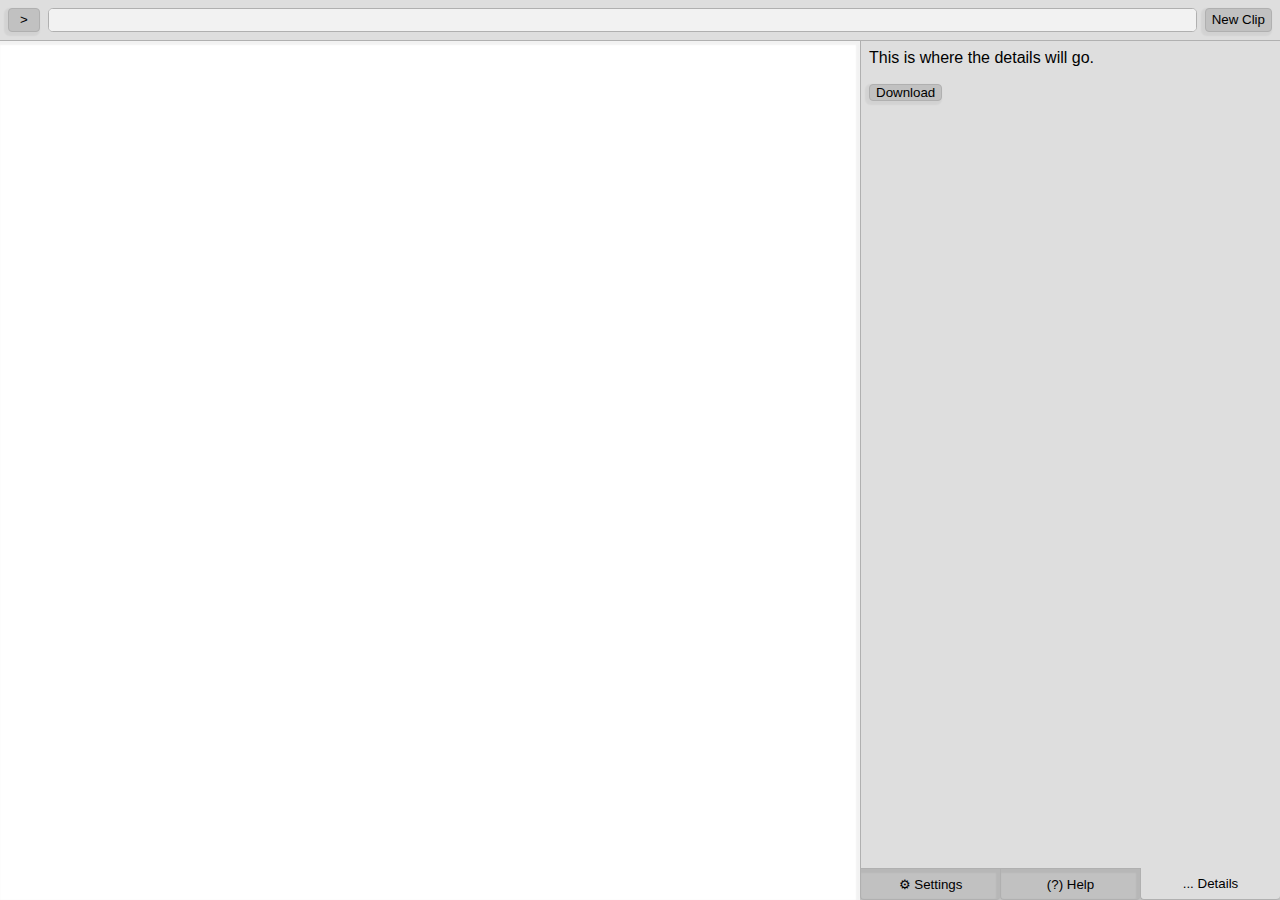
==== index.html @ 4e223c1d "Add state management" ====
<!doctype html>
<!--
Hello! If you're seeing this, you're probably using your browser's
"view-source" feature. You might notice that the frontend of this
project appears to be one big file. In fact, it is compiled from
many files that are combined into one for performance reasons.
We've tried to make the output here as readable as possible, but
you might have an easier time looking at the source code in the 
Git repository: <INSERT REPOSITORY LINK>
-->
<html>
	<head>
		<meta charset='utf-8'/>
		<meta name="viewport" content="width=device-width, initial-scale=1">
		<title>Gender Voice Analyzer Research Trial</title>
		<style>
			
            				
            /* ======================= Variables ======================= */
            body {
            	--header-height: 2.5rem;
            	--body-background: white;
            	--body-color: black;
            	--widget-background: inherit;
            	--widget-color: inherit;
            	
            	--input-background: inherit;
            	--input-color: inherit;
            	
            	--accent: purple;

            	--border-radius: .2em;

            	--box-shadow-strength: 0.1;
            	--highlight-strength: 0.1;
            	--box-shadow-spread: 4px;
            	--box-shadow: -2px 2px var(--box-shadow-spread) 2px rgba(0, 0, 0, var(--box-shadow-strength));
            	
            	--chrome-background: #444;
            	--chrome-color: #ccc;
            	--chrome-border: #000;
            	
            	--chrome-background: #ddd;
            	--chrome-color: #000;
            	--chrome-border: #888;

            	--button-background: inherit;
            	--button-color: inherit;
            	
            	--progress-bar-background: var(--accent);
            }

            				
            /* ======================= Layout ======================= */
            * {
            	box-sizing: border-box;
            }
            html, body {
            	position: relative;
            	margin: 0px;
            	height: 100%;
            	overflow: hidden;
            	background: var(--body-background);
            	color: var(--body-color);
            	font-family: sans-serif;
            }
            header, footer {
            	height: var(--header-height);
            	width: 100%;
            	padding: .5rem;
            	display: flex;
            	position: relative;
            	align-items: center;

            	background: var(--chrome-background);
            	color: var(--chrome-color);
            	border-color: var(--chrome-border);
            }
            main {
            	height: calc(100vh - var(--header-height));
            	display: flex;
            	justify-content: center;
            }
            header button, footer button {
            	height: calc(var(--header-height) - 1rem);
            	flex-shrink: 0;
            	line-height: 1rem;
            	min-width: 2rem;
            }
            .spacer {
            	height: 1px;
            	width: 100%;
            	flex-shrink: 1;
            }

            header > * + *, footer > * + *{
            	margin-left: .5rem;
            }

            header > * {
            	z-index: 2;
            }

            main > section {
            	position: relative;
            	border-top: 1px solid var(--chrome-border);
            }
            main > aside {
            	position: relative;
            	color: var(--chrome-color);
            	background: var(--chrome-background);
            }
            input, select {
            	max-width: 100%;
            }


            #offscreen {
            	display: none;
            }

            section > *:first-child {
            	margin-top: 0px;
            }

            .wide-body main > section {
            	max-width: calc(100vh - var(--header-height));
            	max-height: 100vw;
            	width: 100%;
            	height: 100%;
            }
            .wide-body main > aside {
            	width: 100%;
            	max-width: calc(100vw - 100vh + var(--header-height));
            }

            .narrow-body main {
            	flex-direction: column;
            }
            .narrow-body aside, .narrow-body .current-tab {
            	border-left: 0px;
            }
            .narrow-body main aside {
            	max-width: 100%;
            	height: calc(100vh - 100vw - var(--header-height));
            }
            .narrow-body voice-graph-2d {
            	max-width: calc(60vh - var(--header-height) * .6);
            	max-height: calc(60vh - var(--header-height) * .6);
            	margin: auto;
            }
            .narrow-body main > section {
            	max-height: 60%;
            	height: 100vw;
            	flex-shrink: 0;
            }
            .narrow-body main > aside {
            	max-height: calc(100% - 100vw);
            	min-height: 40%;
            	height: 100%;
            }

            section > h2:first-child {
            	margin-top: 0px;
            }

            voice-graph-2d {
            	position: absolute;
            	top: 0px;
            	bottom: 0px;
            	width: 100%;
            }
            .hidden {
            	display: none;
            }

            /*
            input, button, select, textarea {
            	font-size: inherit;
            }
            */
            				
            /* ======================= Style ======================= */
            button:hover, input:hover, select:hover, textArea:hover {
            	opacity: .8;
            }
            button:active {
            	opacity: .5;
            }
            button:hover:disabled {
            	opacity: .5;
            }
            *:disabled {
            	opacity: .5;
            }

            .custom-widgets button, .custom-widgets  input[type=submit] {
            	padding-top: 0px;
            	padding-bottom: 0px;
            	vertical-align: middle;
            	background: var(--button-background);
            	color: var(--button-color);
            	border: 1px solid var(--chrome-border);
            	border-radius: var(--border-radius);
            	box-shadow: var(--box-shadow);
            }
            .custom-widgets textarea, .custom-widgets select, .custom-widgets input {
            	background: var(--input-background);
            	color: var(--input-color);
            	border: 1px solid var(--chrome-border);
            	border-radius: var(--border-radius);
            	padding: .25em;
            }

            main > section {
              box-shadow: inset var(--box-shadow);
            }

            button, input[type=submit] {
            }
            input, textarea, progress[value], select {
              box-shadow: inset var(--box-shadow);
            }

            button, input[type=submit] {
              position: relative;
            }
              
            .custom-widgets button:after, .custom-widgets input[type=submit]:after {
              content: ' ';
              position: absolute;
              bottom: 0px;
              left: 0px;
              right: 0px;
              top: 0px;
              box-shadow: inset -1px 2px calc(var(--box-shadow-spread) * 1.25) 2px rgba(255,255,255, calc(var(--highlight-strength) * 1));
              border-radius: var(--border-radius);
            }
            .tab-set button:after {
              content: none;
            }

            voice-graph-2d canvas {
            	border-radius: var(--border-radius);
            }


            textarea {
            	width: 100%;
            	height: 5em;
            	font-family: sans-serif;
            	margin-top: 1em;
            	margin-bottom: 1em;
            }

            .modal {
            	border: 1px solid;
            	padding: 1em;
            	border-radius: var(--border-radius);
            	box-shadow: var(--box-shadow);
            }

            .custom-widgets ::selection {
            	background: var(--accent);
            	color: white;
            }
            				
            /* Voice Graph */
            * {
            	--voice-graph-z-index: 0;
            }
            voice-graph-2d {
            	display: block;
            	--padding: 2em;
            }

            voice-graph-2d > canvas {
            	position: relative;
            	height: 100%;
            	width: 100%;
            	float: left;
            }

            voice-graph-2d {
            	padding: var(--padding);
            	overflow: hidden;
            }
            voice-graph-2d > .axis-labels {
            	display: flex; 
            	justify-content: space-between;
            	position: absolute;
            	line-height: var(--padding);
            }
            voice-graph-2d > .axis-labels > .title {
            	font-weight: bold;
            }
            voice-graph-2d > .x.axis-labels {
            	top: 0px;
            	left: var(--padding);
            	right: var(--padding);
            }
            voice-graph-2d > .x-opposite.axis-labels {
            	bottom: 0px;
            	left: var(--padding);
            	right: var(--padding);
            }

            voice-graph-2d > .y-opposite.axis-labels {
            	top: var(--padding);
            	bottom: var(--padding);
            	left: 0px;
            	writing-mode: vertical-rl;
            	text-orientation: mixed;
            }


            voice-graph-2d > .y.axis-labels {
            	top: var(--padding);
            	bottom: var(--padding);
            	right: 0px;
            	writing-mode: vertical-lr;
            	text-orientation: sideways-left;
            }


            voice-graph-2d > .overlay {
            	position: absolute;
            	top: var(--padding);
            	left: var(--padding);
            	bottom: var(--padding);
            	right: var(--padding);
            	overflow: visible;
            }

            voice-graph-2d > .overlay > .marker {
            	height: 1em;
            	width: 1em;
            	border-radius: 50%;
            	background: black;
            	border: .1em solid white;
            	position: absolute;
            	z-index: calc(var(--voice-graph-z-index) + 2);
            	color: white;
            	text-align: center;
            	line-height: 1em;
            	/*transition: all .1s;*/
            	top: calc(-.5em - 2px);
            	left: calc(-.5em - 2px);
            }

            voice-graph-2d > .overlay > .marker:hover {
            	color: yellow;
            	border: .1em solid yellow;
            }

            voice-graph-2d > .overlay > .x.hairline {
            	content: '';
            	border-left: .1em dotted black;
            	display: block;
            	position: absolute;
            	z-index: calc(var(--voice-graph-z-index) + 1);
            	height: 100%;
            	top: 0px;
            	left: -1px;
            	transition: .1s all;
            }
            voice-graph-2d > .x-opposite.axis-labels > .current-value {
            	position: absolute;
            	width: calc(2 * var(--padding)) ;
            	text-align: center;
            	bottom: 0px;
            	opacity: 0;
            	left: calc(-1 * var(--padding));
            	transition: .1s all;
            }
            voice-graph-2d > .overlay > .y.hairline {
            	content: '';
            	border-top: .1em dotted black;
            	display: block;
            	position: absolute;
            	z-index: calc(var(--voice-graph-z-index) + 2);
            	width: 100%;
            	left: 0px;
            	top: -1px;
            	transition: .1s all;
            }
            voice-graph-2d > .y-opposite.axis-labels > .current-value {
            	position: absolute;
            	height: calc(2 * var(--padding));
            	text-align: center;
            	transform: rotate(180deg);
            	transform-origin: center;
            	left: 0px;
            	bottom: calc(-1 * var(--padding));
            	opacity: 0;
            	transition: .1s all;
            }
            	
            voice-graph-2d .marker > .infobox {
            	position: absolute;
            	width: 18ch;
            	left: calc(0.5em - 9ch);
            	top: calc(-1 * var(--padding));
            }
            .ratings-bar {
            	box-sizing: border-box;
            	display: flex;
            	width: 100%;
            	overflow: hidden;
            	border-radius: 5px 5px 5px 5px;
            }
            .ratings-bar > span {
            	padding: 2px 0px 2px 0px;
            	display: inline-block;
            	box-sizing: border-box;
            	overflow: hidden;
            	font-size: small;
            	line-height: 1em;
            }
            .infobox .strongly-agree {
            	background: #43db20;
            	color: white;
            	border-radius: 0px 5px 5px 0px;
            }
            .infobox .agree {
            	background: #a5db99;
            	color: white;
            }
            .infobox .disagree {
            	background: #e28888;
            	color: white;
            }
            .infobox .strongly-disagree{
            	background: #e22222;
            	color: white;
            	border-radius: 5px 0px 0px 5px;
            }
            .clef {
            	position: absolute;
            	left: 0px;
            	width: var(--padding);
            	z-index: calc(var(--voice-graph-z-index) + 2);
            	text-align: center;
            	transform-origin: center center;
            	transform: scale(2);
            	padding: 0px;
            	margin-bottom: -.5em;
            }
            .clef.treble { top: var(--padding); }
            .clef.bass { bottom: var(--padding); }

            .instrument {
            	position: absolute;
            	bottom: calc(var(--padding) * .1);
            	height: calc(var(--padding) * .8);
            }
            .instrument.flute {
            	right: var(--padding);
            }
            .instrument.tuba {
            	left: var(--padding);
            }
            				.spinner,
            .spinner:after {
              border-radius: 50%;
              width: 3em;
              height: 3em;
              position: relative;
              flex-shrink: 0;
            }
            .spinner {
              margin: 60px auto;
              font-size: 10px;
              position: relative;
              text-indent: -9999em;
              border-top: .5em solid var(--accent);
              border-right: .5em solid var(--accent);
              border-bottom: .5em solid var(--accent);
              border-left: .5em solid var(--button-background);
              -webkit-transform: translateZ(0);
              -ms-transform: translateZ(0);
              transform: translateZ(0);
              -webkit-animation: load8 1.1s infinite linear;
              animation: load8 1.1s infinite linear;
            }
            @-webkit-keyframes load8 {
              0% {
                -webkit-transform: rotate(0deg);
                transform: rotate(0deg);
              }
              100% {
                -webkit-transform: rotate(360deg);
                transform: rotate(360deg);
              }
            }
            @keyframes load8 {
              0% {
                -webkit-transform: rotate(0deg);
                transform: rotate(0deg);
              }
              100% {
                -webkit-transform: rotate(360deg);
                transform: rotate(360deg);
              }
            }

            header .spinner {
            	margin-left: 1em;
            }

            header .spinner.hidden + .loading-message {
            	display: none;
            }
            header .spinner + .loading-message {
            	display: inline;
            	flex-shrink: 0;
            }
            			
		</style>

		<link href="style-smooth.css" rel="alternate stylesheet" type="text/css" title="Smooth">
		<link href="data:text/css," rel="stylesheet" type="text/css" title="Null">

		
			<script src="./ui/dom.js"></script>
			<script src="./ui/globals.js"></script>
			<script src="./ui/clip.js"></script>
			<script src="./ui/util.js"></script>
			<script src="./ui/speech-scripts.js"></script>
		
	</head>
	<body class="narrow-body">
		<header>
			
            				
            <!-- ======================= Player ======================= -->
            <button class="play-pause iconic"></button>
            <progress class="player" value="0" min="0"></progress>
            <video class="clip"></video>
            <script>
            	(() => {
            		let mediaElement = $('video.clip');
            		let playPauseButton = $('button.play-pause');
            		let progressBar = $('progress.player');


            		globalState.render(['playingClip'], current => {
            			if (current.playingClip && current.playingClip.audio) {
            				mediaElement.src = current.playingClip.audio;
            				mediaElement.addEventListener('loadedmetadata', evt => {
            					progressBar.setAttribute('max', mediaElement.duration);
            					progressBar.setAttribute('value', 0);
            				});
            			}
            		})

            		playPauseButton.addEventListener('click', evt => {
            			if (mediaElement.paused || mediaElement.ended) {
            				mediaElement.play();
            				playPauseButton.classList.add('playing') ;
            			} else {
            				mediaElement.pause();
            				playPauseButton.classList.remove('playing') ;
            			}
            		});

            		mediaElement.addEventListener('timeupdate', evt => {
            			progressBar.setAttribute('value', mediaElement.currentTime);
            			if (mediaElement.currentTime >= progressBar.max) {
            				playPauseButton.classList.remove('playing');
            			}
            		})

            		progressBar.addEventListener('click', evt => {
            			let pos = (evt.pageX  - progressBar.offsetLeft) / progressBar.offsetWidth;
            			mediaElement.currentTime = pos * mediaElement.duration;
            		})
            		let dragInProgress = false;
            		progressBar.addEventListener('mousedown', evt => dragInProgress = true);
            		progressBar.addEventListener('mouseup', evt => dragInProgress = false);
            		progressBar.addEventListener('mousemove', evt => {
            			if (dragInProgress) {
            				let pos = (evt.pageX  - progressBar.offsetLeft) / progressBar.offsetWidth;
            				progressBar.value = pos * mediaElement.duration;
            			}
            		})

            		let updateTime = () => {
            			globalState.set('playbackTime', mediaElement.currentTime);
            			window.requestAnimationFrame(updateTime);
            		}
            		window.requestAnimationFrame(updateTime);

            	})();
            </script>
            <style>

            	button.play-pause:before {
            		content: '>';
            	}
            	button.play-pause.playing:before {
            		content: '-';
            	}
            	progress.player {
            		width: 100%;
            		height: calc(var(--header-height) - 1em);
            		vertical-align: center;
            		flex-shrink: 1;
            	}
            	.custom-widgets progress[value] {
            	  /* Reset the default appearance */
            	  -webkit-appearance: none;
            		 -moz-appearance: none;
            			  appearance: none;
            	  
            	  /* Get rid of default border in Firefox. */
            	  border: none;
            	  border: 1px solid var(--chrome-border);
            	  border-radius: var(--border-radius);
            	  overflow: hidden;
            	}
            	.custom-widgets  progress[value]::-webkit-progress-bar, progress[value] {
            		background: var(--input-background);
            		box-shadow: inset -1px 2px calc(var(--box-shadow-spread) * 1.25) 2px rgba(255,255,255, calc(var(--highlight-strength) * 1));
            	}

            	/* These don't work together for some reason*/
            	.custom-widgets progress[value]::-webkit-progress-value {
            		background: var(--progress-bar-background);
            		border-radius: var(--border-radius) 0px 0px var(--border-radius);

            	}
            	.custom-widgets progress[value]::-moz-progress-bar { 
            		background: var(--progress-bar-background);
            		border-radius: var(--border-radius) 0px 0px var(--border-radius);
            	}
            	video.clip {
            		position: absolute;
            		top: 0px;
            		left: 0px;
            		right:0px;
            		bottom: 0px;
            		z-index: 1;
            		width: 100%;
            		height: var(--header-height);
            		margin: 0px;
            	}
            </style>
            <!-- ====================================================== -->

            			
			<button class="new-clip">New Clip</button>
			<div class="spinner hidden"></div>
			<div class="loading-message">Adding clip...</div>
			<script>
			$('button.new-clip').addEventListener('click', evt => {
				$('.modal').appendChild($('section.new-clip'));
				showModal();
			});
			</script>
		</header>
		<main>
			<section>
				<voice-graph-2d></voice-graph-2d>
			</section>
			<aside>
				
                					
                <div class="current-tab"></div>
                <div class="tab-set">
                	<button class="settings iconic">⚙ Settings</button>
                	<button class="help iconic">(?) Help</button>
                	<button class="details">... Details</button>
                </div>
                <style>
                	.tab-set {
                		position: absolute;
                		bottom: 0px;
                		height: calc(var(--header-height) - .5rem);
                		display: flex;
                		left: 0px;
                		right: 0px;
                		background: var(--button-background);
                	}
                	.wide-body .tab-set {
                		right: 0px;
                	}
                	.tab-set button {
                		transition: box-shadow .2s all;
                		height: 100%;
                		width: 100%;
                		border-top: 1px solid var(--chrome-border);
                		border-left: 1px solid var(--chrome-border);
                		border-right: 0px;
                		border-radius: 0px 0px var(--border-radius) var(--border-radius);
                		background: var(--button-background);
                		box-shadow: inset var(--box-shadow);
                	}
                	.current-tab {
                		overflow: auto;
                		height: calc(100% - 2em);
                		border: 1px solid var(--chrome-border);
                		border-bottom: 0px;
                		border-right: 0px;
                		padding: .5rem;
                	}
                	.tab-set button:disabled {
                		border-top: 0px;
                		opacity: 1;
                		background: var(--chrome-background);
                		color: var(--chrome-color);
                		box-shadow: 2px 2px var(--shadow-spread) 2px rgba(0,0,0,0);
                	}
                </style>
                <script>
                	for (let tab of ['settings', 'help', 'details']) {
                		let tabButton = $('button.' + tab);
                		tabButton.addEventListener('click', evt => {
                			for (let sibling of tabButton.parentNode.querySelectorAll('button')) {
                				sibling.disabled = false;
                			}
                			clearSelector('.current-tab > section');
                			evt.target.disabled = true;
                			$('aside > .current-tab').appendChild($('section.' + tab));
                		});
                	}
                </script>
                				
			</aside>
		</main>

		
        			
        <!-- ======================= Modal ======================= -->
        <style>
        	.modal-shadow {
        		position: absolute;
        		top: 0px;
        		left: 0px;
        		right: 0px;
        		bottom: 0px;
        		background: rgba(0, 0, 0, .75);
        		z-index: 3;
        		display: flex;
        		align-items: center;
        		justify-content: center;
        		padding: 10px;
        		transition: .2s all;
        		opacity: 1;
        	}
        	.modal-shadow.hidden {
        		display: block;
        		opacity: 0;
        		pointer-events: none;
        	}
        	.modal {
        		max-width: 600px;
        		min-height: 300px;
        		width: 100%;
        		min-width: 50%;
        		position: relative;
        		background: var(--body-background);
        		color: var(--body-color);
        	}
        	.modal > .close {
        		position: absolute;
        		top: 0em;
        		right: .25em;
        		background: none;
        		color: var(--chrome-color);
        		border: none;
        		box-shadow: none;
        		font-size: 200%;
        	}
        	.modal > .close:after {
        		display: none;
        	}
        	.modal > * > *:first-child {
        		margin-top: 0px;
        	}
        </style>
        <div class="modal-shadow hidden">
        		<div class="modal">
        				<button class="close">×</button>
        		</div>
        </div>
        <script>
        	function showModal() {
        		$('.modal-shadow').classList.remove('hidden');
        	}
        	function hideModal() {
        		$('.modal-shadow').classList.add('hidden');
        	}
        	$('.modal > .close').addEventListener('click', evt => {
        			clearSelector('.modal > section');
        			hideModal();
        	});
        </script>

        <!-- ===================================================== -->
        		

		<!-- This is where we keep stuff we don't want visible -->
		<div id="offscreen">
			
            				
            <section class="settings">

            	<br>
            	<label for="theme-select">Theme</label>
            	<select id="theme-select" onchange="eval(this.value)">
            		<option value="whiteLight()">White Light</option>
            		<option value="simpleDark()">Deep Dark</option>
            		<option value="simpleGray()">Medium Gray</option>
            		<option value="pureBlack()">Pure Black</option>

            		<!--option value="pinkPank()">Pink Pank</option-->
            		<option value="pinkBlue()">Pinkin Blue</option>
            		
            		<option value="terminal()">80s Terminal</option>
            		<option value="win95()">Win95</option>
            		<option value="winXP()">WinXP</option>
            		<option value="win10()">Win10</option>

            		<!--option value="adwaita()">Adwaita</option>
            		<option value="ubuntu()">Yaru</option>
            		<option value="xfceEvolution()">XFCE Evolution</option-->
            		
            		<option value="nativeStyle()">Native Style (Limited Support)</option>
            		
            	<select>
            	<br>
            	<br>

            	<details id="set-colors">
            		<summary>Customize Theme</summary>
            		Rounded Corners:
            		<input type="range" value="15" class="rounded-corners" onchange="document.body.style.setProperty('--border-radius', (this.value / 50) + 'em');"/>
            		<br>
            		Shadow Strength:
            		<input type="range" value="5" class="shadow-strength" onchange="document.body.style.setProperty('--box-shadow-strength', (this.value / 100));"/>
            		<br>
            		Shadow Spread:
            		<input type="range" value="15" class="shadow-spread" onchange="document.body.style.setProperty('--box-shadow-spread', (this.value / 100) * 10 + 'px');"/>
            		<br>
            		Highlight Strength:
            		<input type="range" value="0" class="highlight-strength" onchange="document.body.style.setProperty('--highlight-strength', (this.value / 100));"/>
            		<br>
            		<br>

            		<input type="color" id="body-background" value="#ffffff">
            		<label for="body-background">background color</label>
            		<br>	
            		<input type="color" id="body-color" value="#000000">
            		<label for="body-color">text color</label>
            		<br>	
            		<input type="color" id="chrome-color" value="#000000">
            		<label for="chrome-color">chrome color</label>
            		<br>
            		<input type="color" id="chrome-background" value="#dedede" >
            		<label for="chrome-background">chrome background</label>
            		<br>
            		<input type="color" id="chrome-border" value='#b0b0b0'>
            		<label for="chrome-border">chrome border</label>
            		<br>
            		<input type="color" id="accent" value='#478fb1'>
            		<label for="accent">accent</label>
            		<br>
            		<input type="color" id="button-color" value='#000000'>
            		<label for="button-color">button color</label>
            		<br>
            		<input type="color" id="button-background" value='#c1c1c1'>
            		<label for="button-background">button background</label>
            		<br>
            		<input type="color" id="input-color" value='#000000'>
            		<label for="input-color">input color</label>
            		<br>
            		<input type="color" id="input-background" value='#f2f2f2'>
            		<label for="input-background">input background</label>
            		<br>

            	</details>
            	<script>
            		function nativeWidgets() {
            			$('body').classList.remove('custom-widgets');
            		}
            		function customWidgets() {
            			$('body').classList.add('custom-widgets');
            		}
            		function recordColors() {
            			let colors = '';
            			for (let colorSelect of $$('#set-colors > input[type=color]')) {
            				colors += `document.querySelector('#${colorSelect.id}').value = '${getComputedStyle(document.body).getPropertyValue('--' + colorSelect.id)}';\n`;
            				colors += `document.body.style.setProperty('--${colorSelect.id}', '${colorSelect.value}');\n`
            			}
            			for (let select of $$('#set-colors > input[type=slider]')) {
            				colors += `document.querySelector('#${select.id}').value = '${getComputedStyle(document.body).getPropertyValue('--' + select.id)}';\n`;
            				colors += `document.body.style.setProperty('--${select.id}', '${select.value}');\n`
            			}
            		}
            		function nativeStyle() {
            			whiteLight();
            			document.body.style.setProperty('--body-background', 'White');
            			document.body.style.setProperty('--body-color', 'Black');
            			document.body.style.setProperty('--chrome-color', 'WindowText');
            			document.body.style.setProperty('--chrome-background', 'Window');
            			document.body.style.setProperty('--chrome-border', 'ButtonShadow');
            			document.body.style.setProperty('--accent', 'Highlight');
            			document.body.style.setProperty('--button-color', 'ButtonText');
            			document.body.style.setProperty('--button-background', 'ButtonFace');
            			document.body.style.setProperty('--input-color', '#000000');

            			document.body.style.setProperty('--border-radius', 15 / 50 + "em");
            			document.querySelector('input.rounded-corners').value = '15';
            			
            			document.body.style.setProperty('--box-shadow-spread', .50 * 10 + "px");
            			document.querySelector('input.shadow-spread').value = '50';
            			
            			document.body.style.setProperty('--box-shadow-strength', '0.05');
            			document.querySelector('input.shadow-strength').value = '05';
            			
            			document.body.style.setProperty('--highlight-strength', '0');
            			document.querySelector('input.highlight-strength').value = '0';
            			nativeWidgets();
            		}
            		function pinkBlue() {
            			document.querySelector('#body-background').value = '#d8f4ff';
            			document.body.style.setProperty('--body-background', '#d8f4ff');
            			document.querySelector('#body-color').value = '#2d2d2d';
            			document.body.style.setProperty('--body-color', '#2d2d2d');
            			document.querySelector('#chrome-color').value = '#2d2d2d';
            			document.body.style.setProperty('--chrome-color', '#2d2d2d');
            			document.querySelector('#chrome-background').value = '#aee8ff';
            			document.body.style.setProperty('--chrome-background', '#aee8ff');
            			document.querySelector('#chrome-border').value = '#25a5d8';
            			document.body.style.setProperty('--chrome-border', '#25a5d8');
            			document.querySelector('#accent').value = '#f7a8b8';
            			document.body.style.setProperty('--accent', '#f7a8b8');
            			document.querySelector('#button-color').value = '#000000';
            			document.body.style.setProperty('--button-color', '#000000');
            			document.querySelector('#button-background').value = '#55cdfc';
            			document.body.style.setProperty('--button-background', '#55cdfc');
            			document.querySelector('#input-color').value = '#000000';
            			document.body.style.setProperty('--input-color', '#000000');
            			document.querySelector('#input-background').value = '#ffffff';
            			document.body.style.setProperty('--input-background', '#ffffff');

            			document.body.style.setProperty('--border-radius', 30 / 50 + "em");
            			document.querySelector('input.rounded-corners').value = '30';
            			
            			document.body.style.setProperty('--box-shadow-spread', .50 * 10 + "px");
            			document.querySelector('input.shadow-spread').value = '50';
            			
            			document.body.style.setProperty('--box-shadow-strength', '0.15');
            			document.querySelector('input.shadow-strength').value = '15';
            			
            			document.body.style.setProperty('--highlight-strength', '0.40');
            			document.querySelector('input.highlight-strength').value = '40';
            			
            			customWidgets();
            		}
            		function whiteLight() {
            			document.querySelector('#body-background').value = '#ffffff';
            			document.body.style.setProperty('--body-background', '#ffffff');
            			document.querySelector('#body-color').value = '#2d2d2d';
            			document.body.style.setProperty('--body-color', '#2d2d2d');
            			document.querySelector('#chrome-color').value = '#2d2d2d';
            			document.body.style.setProperty('--chrome-color', '#2d2d2d');
            			document.querySelector('#chrome-background').value = '#ffffff';
            			document.body.style.setProperty('--chrome-background', '#ffffff');
            			document.querySelector('#chrome-border').value = '#c3c3c3';
            			document.body.style.setProperty('--chrome-border', '#c3c3c3');
            			document.querySelector('#accent').value = '#4367d2';
            			document.body.style.setProperty('--accent', '#4367d2');
            			document.querySelector('#button-color').value = '#000000';
            			document.body.style.setProperty('--button-color', '#000000');
            			document.querySelector('#button-background').value = '#d9d9d9';
            			document.body.style.setProperty('--button-background', '#d9d9d9');
            			document.querySelector('#input-color').value = '#000000';
            			document.body.style.setProperty('--input-color', '#000000');
            			document.querySelector('#input-background').value = '#f4f4f4';
            			document.body.style.setProperty('--input-background', '#f4f4f4');

            			document.body.style.setProperty('--border-radius', 15 / 50 + "em");
            			document.querySelector('input.rounded-corners').value = '15';
            			
            			document.body.style.setProperty('--box-shadow-spread', .50 * 10 + "px");
            			document.querySelector('input.shadow-spread').value = '50';
            			
            			document.body.style.setProperty('--box-shadow-strength', '0.05');
            			document.querySelector('input.shadow-strength').value = '05';
            			
            			document.body.style.setProperty('--highlight-strength', '0');
            			document.querySelector('input.highlight-strength').value = '0';
            			customWidgets();
            		}
            		function pinkPank() {
            			document.querySelector('#body-background').value = '#fad6ff';
            			document.body.style.setProperty('--body-background', '#fad6ff');
            			document.querySelector('#body-color').value = '#000000';
            			document.body.style.setProperty('--body-color', '#000000');
            			document.querySelector('#chrome-color').value = '#000000';
            			document.body.style.setProperty('--chrome-color', '#000000');
            			document.querySelector('#chrome-background').value = '#f0c7f3';
            			document.body.style.setProperty('--chrome-background', '#f0c7f3');
            			document.querySelector('#chrome-border').value = '#914875';
            			document.body.style.setProperty('--chrome-border', '#914875');
            			document.querySelector('#accent').value = '#914875';
            			document.body.style.setProperty('--accent', '#914875');
            			document.querySelector('#button-color').value = '#000000';
            			document.body.style.setProperty('--button-color', '#000000');
            			document.querySelector('#button-background').value = '#f586ff';
            			document.body.style.setProperty('--button-background', '#f586ff');
            			document.querySelector('#input-color').value = '#000000';
            			document.body.style.setProperty('--input-color', '#000000');
            			document.querySelector('#input-background').value = '#fcedff';
            			document.body.style.setProperty('--input-background', '#fcedff');

            			document.body.style.setProperty('--border-radius', 30 / 50 + "em");
            			document.querySelector('input.rounded-corners').value = '30';
            			
            			document.body.style.setProperty('--box-shadow-spread', .50 * 10 + "px");
            			document.querySelector('input.shadow-spread').value = '50';
            			
            			document.body.style.setProperty('--box-shadow-strength', '0.15');
            			document.querySelector('input.shadow-strength').value = '15';
            			
            			document.body.style.setProperty('--highlight-strength', '0.40');
            			document.querySelector('input.highlight-strength').value = '40';
            			
            			customWidgets();
            		}
            		function simpleGray() {
            			document.querySelector('#body-background').value = '#ffffff';
            			document.body.style.setProperty('--body-background', '#ffffff');
            			document.querySelector('#body-color').value = '#000000';
            			document.body.style.setProperty('--body-color', '#000000');
            			document.querySelector('#chrome-color').value = '#000000';
            			document.body.style.setProperty('--chrome-color', '#000000');
            			document.querySelector('#chrome-background').value = '#dedede';
            			document.body.style.setProperty('--chrome-background', '#dedede');
            			document.querySelector('#chrome-border').value = '#b0b0b0';
            			document.body.style.setProperty('--chrome-border', '#b0b0b0');
            			document.querySelector('#accent').value = '#478fb1';
            			document.body.style.setProperty('--accent', '#478fb1');
            			document.querySelector('#button-color').value = '#000000';
            			document.body.style.setProperty('--button-color', '#000000');
            			document.querySelector('#button-background').value = '#c1c1c1';
            			document.body.style.setProperty('--button-background', '#c1c1c1');
            			document.querySelector('#input-color').value = '#000000';
            			document.body.style.setProperty('--input-color', '#000000');
            			document.querySelector('#input-background').value = '#f2f2f2';
            			document.body.style.setProperty('--input-background', '#f2f2f2');
            			document.body.style.setProperty('--border-radius', 15 / 50 + "em");
            			document.querySelector('input.rounded-corners').value = '15';
            			
            			document.body.style.setProperty('--box-shadow-spread', .50 * 10 + "px");
            			document.querySelector('input.shadow-spread').value = '50';
            			
            			document.body.style.setProperty('--box-shadow-strength', '0.15');
            			document.querySelector('input.shadow-strength').value = '15';
            			
            			document.body.style.setProperty('--highlight-strength', '0.30');
            			document.querySelector('input.highlight-strength').value = '30';
            			customWidgets();
            		}

            		function simpleDark() {
            			document.querySelector('#body-background').value = '#606060';
            			document.body.style.setProperty('--body-background', '#606060');
            			document.querySelector('#body-color').value = '#f2f2f2';
            			document.body.style.setProperty('--body-color', '#f2f2f2');
            			document.querySelector('#chrome-color').value = '#f2f2f2';
            			document.body.style.setProperty('--chrome-color', '#f2f2f2');
            			document.querySelector('#chrome-background').value = '#565656';
            			document.body.style.setProperty('--chrome-background', '#565656');
            			document.querySelector('#chrome-border').value = '#181818';
            			document.body.style.setProperty('--chrome-border', '#181818');
            			document.querySelector('#accent').value = '#3B8DE0';
            			document.body.style.setProperty('--accent', '#3B8DE0');
            			document.querySelector('#button-color').value = '#ffffff';
            			document.body.style.setProperty('--button-color', '#ffffff');
            			document.querySelector('#button-background').value = '#474747';
            			document.body.style.setProperty('--button-background', '#474747');
            			document.querySelector('#input-color').value = '#f2f2f2';
            			document.body.style.setProperty('--input-color', '#f2f2f2');
            			document.querySelector('#input-background').value = '#707070';
            			document.body.style.setProperty('--input-background', '#707070');
            			document.body.style.setProperty('--border-radius', 15 / 50 + "em");
            			document.querySelector('input.rounded-corners').value = '15';
            			
            			document.body.style.setProperty('--box-shadow-spread', .50 * 10 + "px");
            			document.querySelector('input.shadow-spread').value = '50';
            			
            			document.body.style.setProperty('--box-shadow-strength', '0.15');
            			document.querySelector('input.shadow-strength').value = '15';
            			
            			document.body.style.setProperty('--highlight-strength', '0.15');
            			document.querySelector('input.highlight-strength').value = '15';
            			customWidgets();
            		}
            		function pureBlack() {
            			document.querySelector('#body-background').value = '#000000';
            			document.body.style.setProperty('--body-background', '#000000');
            			document.querySelector('#body-color').value = '#f2f2f2';
            			document.body.style.setProperty('--body-color', '#f2f2f2');
            			document.querySelector('#chrome-color').value = '#f2f2f2';
            			document.body.style.setProperty('--chrome-color', '#f2f2f2');
            			document.querySelector('#chrome-background').value = '#000000';
            			document.body.style.setProperty('--chrome-background', '#000000');
            			document.querySelector('#chrome-border').value = '#646464';
            			document.body.style.setProperty('--chrome-border', '#646464');
            			document.querySelector('#accent').value = '#d65a59';
            			document.body.style.setProperty('--accent', '#d65a59');
            			document.querySelector('#button-color').value = '#f2f2f2';
            			document.body.style.setProperty('--button-color', '#f2f2f2');
            			document.querySelector('#button-background').value = '#000000';
            			document.body.style.setProperty('--button-background', '#000000');
            			document.querySelector('#input-color').value = '#ffffff';
            			document.body.style.setProperty('--input-color', '#ffffff');
            			document.querySelector('#input-background').value = '#313131';
            			document.body.style.setProperty('--input-background', '#313131');

            			document.body.style.setProperty('--border-radius', 0 / 50 + "em");
            			document.querySelector('input.rounded-corners').value = '0';
            			
            			document.body.style.setProperty('--box-shadow-spread', .50 * 10 + "px");
            			document.querySelector('input.shadow-spread').value = '50';
            			
            			document.body.style.setProperty('--box-shadow-strength', '0.15');
            			document.querySelector('input.shadow-strength').value = '15';
            			
            			document.body.style.setProperty('--highlight-strength', '0.0');
            			document.querySelector('input.highlight-strength').value = '0';
            			customWidgets();
            		}
            		function terminal() {
            			document.querySelector('#body-background').value = '#000000';
            			document.body.style.setProperty('--body-background', '#000000');
            			document.querySelector('#body-color').value = '#00ff0c';
            			document.body.style.setProperty('--body-color', '#00ff0c');
            			document.querySelector('#chrome-color').value = '#00ff0c';
            			document.body.style.setProperty('--chrome-color', '#00ff0c');
            			document.querySelector('#chrome-background').value = '#000000';
            			document.body.style.setProperty('--chrome-background', '#000000');
            			document.querySelector('#chrome-border').value = '#00ff0c';
            			document.body.style.setProperty('--chrome-border', '#00ff0c');
            			document.querySelector('#accent').value = '#00ff0c';
            			document.body.style.setProperty('--accent', '#00ff0c');
            			document.querySelector('#button-color').value = '#00ff0c';
            			document.body.style.setProperty('--button-color', '#00ff0c');
            			document.querySelector('#button-background').value = '#000000';
            			document.body.style.setProperty('--button-background', '#000000');
            			document.querySelector('#input-color').value = '#00ff0c';
            			document.body.style.setProperty('--input-color', '#00ff0c');
            			document.querySelector('#input-background').value = '#000000';
            			document.body.style.setProperty('--input-background', '#000000');

            			document.body.style.setProperty('--border-radius', 0 / 50 + "em");
            			document.querySelector('input.rounded-corners').value = '0';
            			
            			document.body.style.setProperty('--box-shadow-spread', .50 * 10 + "px");
            			document.querySelector('input.shadow-spread').value = '50';
            			
            			document.body.style.setProperty('--box-shadow-strength', '0.15');
            			document.querySelector('input.shadow-strength').value = '15';
            			
            			document.body.style.setProperty('--highlight-strength', '0.0');
            			document.querySelector('input.highlight-strength').value = '0';
            			customWidgets();
            		}

            		function xfceEvolution() {
            			document.querySelector('#body-background').value = '#ffffff';
            			document.body.style.setProperty('--body-background', '#ffffff');
            			document.querySelector('#body-color').value = '#333333';
            			document.body.style.setProperty('--body-color', '#333333');
            			document.querySelector('#chrome-color').value = '#333333';
            			document.body.style.setProperty('--chrome-color', '#333333');
            			document.querySelector('#chrome-background').value = '#ceced0';
            			document.body.style.setProperty('--chrome-background', '#ceced0');
            			document.querySelector('#chrome-border').value = '#90908e';
            			document.body.style.setProperty('--chrome-border', '#90908e');
            			document.querySelector('#accent').value = '#2a75c4';
            			document.body.style.setProperty('--accent', '#2a75c4');
            			document.querySelector('#button-color').value = '#000000';
            			document.body.style.setProperty('--button-color', '#000000');
            			document.querySelector('#button-background').value = '#bfbfbf';
            			document.body.style.setProperty('--button-background', '#bfbfbf');
            			document.querySelector('#input-color').value = '#000000';
            			document.body.style.setProperty('--input-color', '#000000');
            			document.querySelector('#input-background').value = '#ffffff';
            			document.body.style.setProperty('--input-background', '#ffffff');
            			document.body.style.setProperty('--border-radius', 15 / 50 + "em");
            			document.querySelector('input.rounded-corners').value = '15';
            			
            			document.body.style.setProperty('--box-shadow-spread', .50 * 10 + "px");
            			document.querySelector('input.shadow-spread').value = '50';
            			
            			document.body.style.setProperty('--box-shadow-strength', '0.20');
            			document.querySelector('input.shadow-strength').value = '20';
            			
            			document.body.style.setProperty('--highlight-strength', '0.50');
            			document.querySelector('input.highlight-strength').value = '50';
            			customWidgets();
            		}
            		function winXP() {
            			document.querySelector('#body-background').value = '#f4f3ee';
            			document.body.style.setProperty('--body-background', '#f4f3ee');
            			document.querySelector('#body-color').value = '#000000';
            			document.body.style.setProperty('--body-color', '#000000');
            			document.querySelector('#chrome-color').value = '#000000';
            			document.body.style.setProperty('--chrome-color', '#000000');
            			document.querySelector('#chrome-background').value = '#ece9d8';
            			document.body.style.setProperty('--chrome-background', '#ece9d8');
            			document.querySelector('#chrome-border').value = '#76a2cb';
            			document.body.style.setProperty('--chrome-border', '#76a2cb');
            			document.querySelector('#accent').value = '#0070f6';
            			document.body.style.setProperty('--accent', '#0070f6');
            			document.querySelector('#button-color').value = '#000000';
            			document.body.style.setProperty('--button-color', '#000000');
            			document.querySelector('#button-background').value = '#f3f3ef';
            			document.body.style.setProperty('--button-background', '#f3f3ef');
            			document.querySelector('#input-color').value = '#000000';
            			document.body.style.setProperty('--input-color', '#000000');
            			document.querySelector('#input-background').value = '#ffffff';
            			document.body.style.setProperty('--input-background', '#ffffff');
            			document.body.style.setProperty('--border-radius', 15 / 50 + "em");
            			document.querySelector('input.rounded-corners').value = '15';
            			
            			document.body.style.setProperty('--box-shadow-spread', .50 * 10 + "px");
            			document.querySelector('input.shadow-spread').value = '50';
            			
            			document.body.style.setProperty('--box-shadow-strength', '0.15');
            			document.querySelector('input.shadow-strength').value = '15';
            			
            			document.body.style.setProperty('--highlight-strength', '0.15');
            			document.querySelector('input.highlight-strength').value = '15';
            			customWidgets();
            		}
            		function win95() {
            			document.querySelector('#body-background').value = '#fffee2';
            			document.body.style.setProperty('--body-background', '#fffee2');
            			document.querySelector('#body-color').value = '#2d2d2d';
            			document.body.style.setProperty('--body-color', '#2d2d2d');
            			document.querySelector('#chrome-color').value = '#2d2d2d';
            			document.body.style.setProperty('--chrome-color', '#2d2d2d');
            			document.querySelector('#chrome-background').value = '#c0c0c0';
            			document.body.style.setProperty('--chrome-background', '#c0c0c0');
            			document.querySelector('#chrome-border').value = '#404040';
            			document.body.style.setProperty('--chrome-border', '#404040');
            			document.querySelector('#accent').value = '#000080';
            			document.body.style.setProperty('--accent', '#000080');
            			document.querySelector('#button-color').value = '#000000';
            			document.body.style.setProperty('--button-color', '#000000');
            			document.querySelector('#button-background').value = '#c3c3c3';
            			document.body.style.setProperty('--button-background', '#c3c3c3');
            			document.querySelector('#input-color').value = '#000000';
            			document.body.style.setProperty('--input-color', '#000000');
            			document.querySelector('#input-background').value = '#ffffff';
            			document.body.style.setProperty('--input-background', '#ffffff');

            			document.body.style.setProperty('--border-radius', 20 / 50 + "em");
            			document.querySelector('input.rounded-corners').value = '20';
            			
            			document.body.style.setProperty('--box-shadow-spread', 0 * 10 + "px");
            			document.querySelector('input.shadow-spread').value = '0';
            			
            			document.body.style.setProperty('--box-shadow-strength', '0.30');
            			document.querySelector('input.shadow-strength').value = '30';
            			
            			document.body.style.setProperty('--highlight-strength', '0.60');
            			document.querySelector('input.highlight-strength').value = '60';
            			customWidgets();
            		}
            		function win10() {
            			document.querySelector('#body-background').value = '#ffffff';
            			document.body.style.setProperty('--body-background', '#ffffff');
            			document.querySelector('#body-color').value = '#2d2d2d';
            			document.body.style.setProperty('--body-color', '#2d2d2d');
            			document.querySelector('#chrome-color').value = '#2d2d2d';
            			document.body.style.setProperty('--chrome-color', '#2d2d2d');
            			document.querySelector('#chrome-background').value = '#f0f0f0';
            			document.body.style.setProperty('--chrome-background', '#f0f0f0');
            			document.querySelector('#chrome-border').value = '#8d8d8d';
            			document.body.style.setProperty('--chrome-border', '#8d8d8d');
            			document.querySelector('#accent').value = '#1979ca';
            			document.body.style.setProperty('--accent', '#1979ca');
            			document.querySelector('#button-color').value = '#000000';
            			document.body.style.setProperty('--button-color', '#000000');
            			document.querySelector('#button-background').value = '#dcdcdc';
            			document.body.style.setProperty('--button-background', '#dcdcdc');
            			document.querySelector('#input-color').value = '#000000';
            			document.body.style.setProperty('--input-color', '#000000');
            			document.querySelector('#input-background').value = '#ffffff';
            			document.body.style.setProperty('--input-background', '#ffffff');
            			
            			document.body.style.setProperty('--border-radius', 0 / 50 + "em");
            			document.querySelector('input.rounded-corners').value = '0';
            			
            			document.body.style.setProperty('--box-shadow-spread', .50 * 10 + "px");
            			document.querySelector('input.shadow-spread').value = '50';
            			
            			document.body.style.setProperty('--box-shadow-strength', '0.0');
            			document.querySelector('input.shadow-strength').value = '0';
            			
            			document.body.style.setProperty('--highlight-strength', '0.0');
            			document.querySelector('input.highlight-strength').value = '0';
            			customWidgets();
            		}
            		function ubuntu() {
            			document.querySelector('#body-background').value = '#ffffff';
            			document.body.style.setProperty('--body-background', '#ffffff');
            			document.querySelector('#body-color').value = '#000000';
            			document.body.style.setProperty('--body-color', '#000000');
            			document.querySelector('#chrome-color').value = '#000000';
            			document.body.style.setProperty('--chrome-color', '#000000');
            			document.querySelector('#chrome-background').value = '#f5f6f7';
            			document.body.style.setProperty('--chrome-background', '#f5f6f7');
            			document.querySelector('#chrome-border').value = '#b4b7ba';
            			document.body.style.setProperty('--chrome-border', '#b4b7ba');
            			document.querySelector('#accent').value = '#e95421';
            			document.body.style.setProperty('--accent', '#e95421');
            			document.querySelector('#button-color').value = '#000000';
            			document.body.style.setProperty('--button-color', '#000000');
            			document.querySelector('#button-background').value = '#f0f3f4';
            			document.body.style.setProperty('--button-background', '#f0f3f4');
            			document.querySelector('#input-color').value = '#000000';
            			document.body.style.setProperty('--input-color', '#000000');
            			document.querySelector('#input-background').value = '#ffffff';
            			document.body.style.setProperty('--input-background', '#ffffff');
            			
            			document.body.style.setProperty('--border-radius', 15 / 50 + "em");
            			document.querySelector('input.rounded-corners').value = '15';
            			
            			document.body.style.setProperty('--box-shadow-spread', .50 * 10 + "px");
            			document.querySelector('input.shadow-spread').value = '50';
            			
            			document.body.style.setProperty('--box-shadow-strength', '0.15');
            			document.querySelector('input.shadow-strength').value = '15';
            			
            			document.body.style.setProperty('--highlight-strength', '0.15');
            			document.querySelector('input.highlight-strength').value = '15';
            			customWidgets();
            		}
            		function adwaita() {
            			document.querySelector('#body-background').value = '#ffffff';
            			document.body.style.setProperty('--body-background', '#ffffff');
            			document.querySelector('#body-color').value = '#2d2d2d';
            			document.body.style.setProperty('--body-color', '#2d2d2d');
            			document.querySelector('#chrome-color').value = '#2d2d2d';
            			document.body.style.setProperty('--chrome-color', '#2d2d2d');
            			document.querySelector('#chrome-background').value = '#f6f5f4';
            			document.body.style.setProperty('--chrome-background', '#f6f5f4');
            			document.querySelector('#chrome-border').value = '#d5d0cc';
            			document.body.style.setProperty('--chrome-border', '#d5d0cc');
            			document.querySelector('#accent').value = '#3584e4';
            			document.body.style.setProperty('--accent', '#3584e4');
            			document.querySelector('#button-color').value = '#000000';
            			document.body.style.setProperty('--button-color', '#000000');
            			document.querySelector('#button-background').value = '#efeeec';
            			document.body.style.setProperty('--button-background', '#efeeec');
            			document.querySelector('#input-color').value = '#000000';
            			document.body.style.setProperty('--input-color', '#000000');
            			document.querySelector('#input-background').value = '#ffffff';
            			document.body.style.setProperty('--input-background', '#ffffff');
            			
            			document.body.style.setProperty('--border-radius', 15 / 50 + "em");
            			document.querySelector('input.rounded-corners').value = '15';
            			
            			document.body.style.setProperty('--box-shadow-spread', .50 * 10 + "px");
            			document.querySelector('input.shadow-spread').value = '50';
            			
            			document.body.style.setProperty('--box-shadow-strength', '0.15');
            			document.querySelector('input.shadow-strength').value = '15';
            			
            			document.body.style.setProperty('--highlight-strength', '0.80');
            			document.querySelector('input.highlight-strength').value = '80';
            			customWidgets();
            		}
            		for (let colorSelect of $$('#set-colors > input[type=color]')) {
            			let updateColor = () => {
            				document.body.style.setProperty('--' + colorSelect.id, colorSelect.value)
            			}
            			colorSelect.addEventListener('change', updateColor);
            			updateColor();
            		}
            		document.body.style.setProperty('--border-radius', Number(document.querySelector('input.rounded-corners').value) / 50 + "em");
            		
            		document.body.style.setProperty('--box-shadow-spread', String(Number(document.querySelector('input.shadow-spread').value) / 100 * 10) + "px");
            		
            		document.body.style.setProperty('--box-shadow-strength', String(Number(document.querySelector('input.shadow-strength').value) / 100));
            		
            		document.body.style.setProperty('--highlight-strength', Number(document.querySelector('input.highlight-strength').value) / 100);
            		
            		customWidgets();
            	</script>
            </section>
            				
            <section class="help">
            	<h2>Tutorial</h2>
            	<p>
            	Two major properties of a voice
            	which influence how it is gendered
            	are <strong>pitch</strong>,
            	the frequency at which your vocal folds vibrate,
            	and <strong>resonance</strong>,
            	the size of the passages the air travels through.
            	<!--
            	<ul>
            		<li>Pitch is the frequency at which the object emitting a sound vibrates.
            		In voices, this will be the vocal folds.

            		<li>Resonance is the effect exerted on a sound by the passage it travels through.
            		In voices, the passage is the vocal tract.
            	</ul>
            	<p>
            	Testosterone tends to thicken the vocal folds and lengthen the vocal tract,
            	resulting in lower pitch and darker resonance.
            	Therefore, most people read voices with these features as male or masculine.
            	-->

            	<p>
            	If you want to feminize your voice,
            	you'll probably want to raise your pitch and resonance,
            	taking your voice closer to the 
            	<span style="color: #FDCFC8; font-weight: bold; text-shadow: 0px 0px 1px red">top-right</span> corner of the graph.
            	If you want to masculinize your voice,
            	you should target the <span style="color: #054EC4; font-weight: bold">bottom-left</span> corner.

            	If you want your voice to sound more androgynous,
            	you should target either 
            	the <span style="color: #b48ead; font-weight: bold">center</span>, or one of the 
            	<span style="color: #DBD9EC; font-weight: bold; text-shadow: 0px 0px 1px blue">top-left</span>
            	or <span style="color: #833047; font-weight: bold;">bottom-right</span> corners.

            	<p>
            	There is no specific threshold in either pitch or resonance 
            	at which a voice will always be gendered male or female,
            	and typical values differ by language, dialect, age,
            	and a variety of other factors.
            	This tool should be used to explore your own voice
            	to find your way to a voice that suits you.
            	It does not attempt to show you whether your voice "passes."
            </section>
            				
            <!-- Details -->
            <section class="details"> 
            	<p>This is where the details will go.</p>

            	<button>Download</button>
            </section>
            				
            <section class="new-clip">
            	<style>
            		#record-voice + label + div, #upload-file + label + div {
            			margin-left: 1em;
            			padding: 1em;
            		}
            		/* Show upload/recording elements only when that option is selected. */
            		#record-voice          + label + div { display: none; }
            		#record-voice:checked  + label + div { display: block; }
            		#upload-file           + label + div { display: none;}
            		#upload-file:checked   + label + div { display: block;}
            	</style>

            	<h2>Add a Clip</h2>

            	<!-- Script selection -->
            	Script <select class="script" id="script-select" onchange="updateScript()"/>
            	<br>
            	<textarea id="transcript"></textarea>
            	<script>
            		for (let key in speechScripts) {
            			let script = speechScripts[key].replace(/\s\s*/g, ' ');
            			$('#script-select').appendChild(option(key, {value: script}));
            		}

            		function updateScript() {
            			document.querySelector('#transcript').innerHTML 
            				= document.querySelector('select.script').value;
            		}
            		updateScript();
            	</script>


            	<!-- Upload Options -->
            	<input type="radio" name="add-recording" id="upload-file" checked>
            	<label for="upload-file">Upload a file</label>
            	<div>
            		<input type='file' id='audio-file-input' name='recording'/>
            	</div>
            	<br>
            	<input type="radio" name="add-recording" id="record-voice">
            	<label for="record-voice">Record your voice</label>
            	<div>
            		<button id="start-recording">Start Recording</button>
            		<button id="stop-recording">Stop Recording</button>
            	</div>
            	<br>

            	<!-- Submit -->
            	<button id="submit" onclick="submitAudio()">Add Clip</button>
            	<script>

            		function submitAudio() {

            			let clip = new Clip();
            			
            			let formData = new FormData();
            			formData.append('transcript', $('#transcript').value);

            			if ($('#upload-file').checked) {
            				fileInput = $('#audio-file-input')
            				if (fileInput.files.length < 1) return

            				let recording = fileInput.files[0];
            				formData.append('recording', recording);
            				clip.loadAudioFile(recording);

            			} else if ($('#record-voice').checked) {
            				//TODO: Handle recording
            			} else {
            				alert('Please upload a file or make a recording.');
            				return;
            			}

            			$('button.new-clip').classList.add('hidden');
            			$('button.new-clip + .spinner').classList.remove('hidden');
            			
            			hideModal();
            			
            			fetch('./backend.cgi', { method: 'POST', body: formData})
            			.then(response => {
            				if (!response.ok) throw new Error(response.status);
            				if (response.headers.get('Content-Length') < 2) return {};
            				return response.json();
            			}).then(data => {
            				$('button.new-clip').classList.remove('hidden');
            				$('button.new-clip + .spinner').classList.add('hidden');

            				if (!data.hasOwnProperty('phones') || data.phones.length < 1) {
            					alert("We couldn't identify the words in your clip." 
            					    + "Make sure that the transcript matches the audio.");
            					return;
            				}
            				
            				clip.loadResponse(data);
            				globalState.set('playingClip', clip);
            				globalState.mutate('clips', clips => clips.push(clip));

            			})
            			// .catch(() => alert('The server returned an error code'));
            		}
            	</script>
            </section>
            			
		</div>

		
			<script src="./ui/svg-icons.js"></script>
			<script src="./ui/recording.js"></script>
			<script src="./ui/index.js"></script>
			<script src="./ui/voice-graph.js"></script>
		
	</body>
</html>
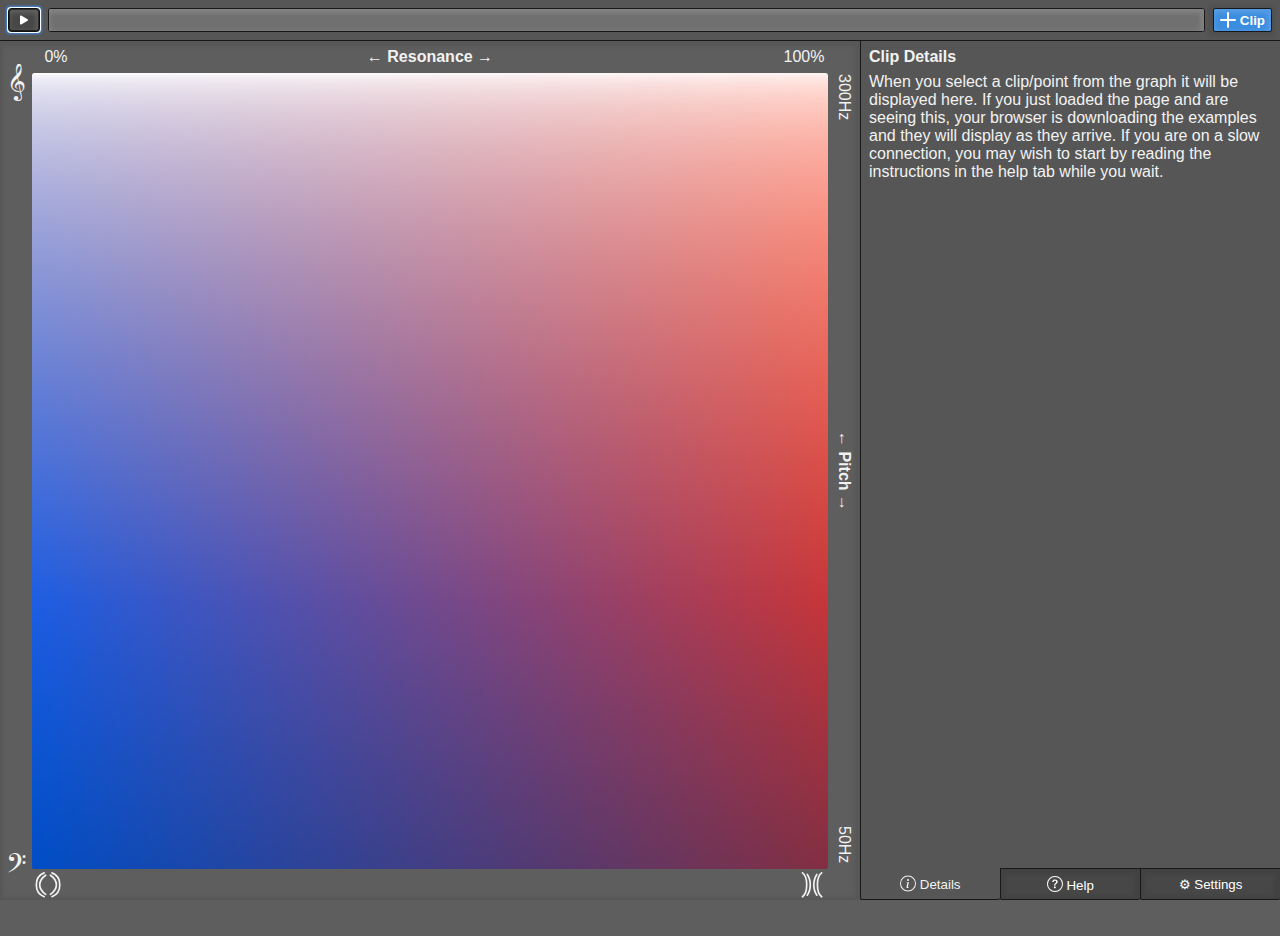
==== commit 2c3aea06: "Remove popup" ====
--- a/index.html
+++ b/index.html
@@ -1,52 +1,71 @@
 <!doctype html>
 <!--
 Hello! If you're seeing this, you're probably using your browser's
-"view-source" feature. You might notice that the frontend of this
-project appears to be one big file. In fact, it is compiled from
-many files that are combined into one for performance reasons.
-We've tried to make the output here as readable as possible, but
-you might have an easier time looking at the source code in the 
-Git repository: <INSERT REPOSITORY LINK>
+"view-source" feature. We've tried to make the output here readable,
+but you may have better luck looking at the source files in our git
+repository [1]
+
+- https://gitlab.com/lmcnulty/gender-voice-visualization
+- https://github.com/lmcnulty/gender-voice-visualization
+
+The source is free software under the GNU Affero General Public License [1],
+and assets under a Creative Commons Attribution Sharealike license.
+
+[1] https://gitlab.com/lmcnulty/gender-voice-visualization,
+    https://github.com/lmcnulty/gender-voice-visualization 
+[2] https://www.gnu.org/licenses/agpl-3.0.en.html
+[3] https://creativecommons.org/licenses/by-sa/4.0/
 -->
 <html>
 	<head>
 		<meta charset='utf-8'/>
 		<meta name="viewport" content="width=device-width, initial-scale=1">
-		<title>Gender Voice Analyzer Research Trial</title>
+		<meta name="theme-color" content="#45acf4">
+		<title>Acoustic Genderspace Viewer - Research Trial</title>
+		<link rel="shortcut icon" href="./resources/logo.png">
+		<link rel="icon" sizes="192x192" href="./resources/logo.png">
+		<link href="data:text/css," rel="stylesheet" type="text/css" title="Null">
+		<link rel="manifest" href="./manifest.json">
 		<style>
 			
             				
             /* ======================= Variables ======================= */
             body {
             	--header-height: 2.5rem;
-            	--body-background: white;
-            	--body-color: black;
-            	--widget-background: inherit;
-            	--widget-color: inherit;
             	
-            	--input-background: inherit;
-            	--input-color: inherit;
             	
-            	--accent: purple;
-
-            	--border-radius: .2em;
-
-            	--box-shadow-strength: 0.1;
-            	--highlight-strength: 0.1;
-            	--box-shadow-spread: 4px;
-            	--box-shadow: -2px 2px var(--box-shadow-spread) 2px rgba(0, 0, 0, var(--box-shadow-strength));
+            		--body-background: #5e5e5e;
             	
-            	--chrome-background: #444;
-            	--chrome-color: #ccc;
-            	--chrome-border: #000;
+            		--body-color: #f2f2f2;
             	
-            	--chrome-background: #ddd;
-            	--chrome-color: #000;
-            	--chrome-border: #888;
-
-            	--button-background: inherit;
-            	--button-color: inherit;
+            		--chrome-color: #f2f2f2;
             	
+            		--chrome-background: #565656;
+            	
+            		--chrome-border: #181818;
+            	
+            		--accent: #3b8de0;
+            	
+            		--accent-text: #ffffff;
+            	
+            		--button-color: #ffffff;
+            	
+            		--button-background: #474747;
+            	
+            		--input-color: #f2f2f2;
+            	
+            		--input-background: #707070;
+            	
+            		--border-radius: 8;
+            	
+            		--box-shadow-strength: 8;
+            	
+            		--box-shadow-spread: 40;
+            	
+            		--highlight-strength: 14;
+            	
+
+            	--box-shadow: -1px 1px var(--box-shadow-spread) var(--box-shadow-spread) rgba(0,0,0,calc(var(--box-shadow-strength)));
             	--progress-bar-background: var(--accent);
             }
 
@@ -58,12 +77,17 @@
             html, body {
             	position: relative;
             	margin: 0px;
-            	height: 100%;
             	overflow: hidden;
             	background: var(--body-background);
             	color: var(--body-color);
             	font-family: sans-serif;
             }
+
+            html {
+            	height: 100%; 
+            }
+            body { height: 100%; }
+
             header, footer {
             	height: var(--header-height);
             	width: 100%;
@@ -77,7 +101,7 @@
             	border-color: var(--chrome-border);
             }
             main {
-            	height: calc(100vh - var(--header-height));
+            	height: calc(100% - var(--header-height));
             	display: flex;
             	justify-content: center;
             }
@@ -87,6 +111,16 @@
             	line-height: 1rem;
             	min-width: 2rem;
             }
+            button span {
+            	display: inline-block;
+            	vertical-align: bottom;
+            }
+            button svg + span {
+            	margin-left: .25em;
+            }
+            button *{
+            	height: 100%;
+            }
             .spacer {
             	height: 1px;
             	width: 100%;
@@ -114,6 +148,9 @@
             	max-width: 100%;
             }
 
+            audio {
+            	width: 100%;
+            }
 
             #offscreen {
             	display: none;
@@ -142,12 +179,14 @@
             }
             .narrow-body main aside {
             	max-width: 100%;
-            	height: calc(100vh - 100vw - var(--header-height));
+            	height: calc(100% - 100vw - var(--header-height));
             }
             .narrow-body voice-graph-2d {
             	max-width: calc(60vh - var(--header-height) * .6);
-            	max-height: calc(60vh - var(--header-height) * .6);
+            	max-height: 100%;
             	margin: auto;
+            	bottom: 0px;
+            	position: relative;
             }
             .narrow-body main > section {
             	max-height: 60%;
@@ -160,10 +199,17 @@
             	height: 100%;
             }
 
+            .narrow-body .loading-message {
+            	display: none !important;
+            }
+
             section > h2:first-child {
             	margin-top: 0px;
-            }
-
+            	margin-bottom: 0px;
+            }
+            section > h2:first-child + p {
+            	margin-top: 0px;
+            }
             voice-graph-2d {
             	position: absolute;
             	top: 0px;
@@ -174,11 +220,25 @@
             	display: none;
             }
 
+            .scrolling-text-box {
+            	overflow-y: auto;
+            	height: 6em;
+            	border: 1px solid var(--chrome-border);
+            	padding: 1em;
+            }
+            .scrolling-text-box *:first-child {
+            	margin-top: 0px;
+            }
+            .scrolling-text-box *:last-child {
+            	margin-bottom: 0px;
+            }
+
             /*
             input, button, select, textarea {
             	font-size: inherit;
             }
             */
+
             				
             /* ======================= Style ======================= */
             button:hover, input:hover, select:hover, textArea:hover {
@@ -187,11 +247,18 @@
             button:active {
             	opacity: .5;
             }
+            *:focus {
+            	box-shadow: 0px 0px 2px 2px var(--accent) !important;
+            }
             button:hover:disabled {
             	opacity: .5;
             }
             *:disabled {
             	opacity: .5;
+            }
+
+            a {
+            	color: var(--accent);
             }
 
             .custom-widgets button, .custom-widgets  input[type=submit] {
@@ -217,6 +284,7 @@
             }
 
             button, input[type=submit] {
+            	height: calc(var(--header-height) - 1rem);
             }
             input, textarea, progress[value], select {
               box-shadow: inset var(--box-shadow);
@@ -224,6 +292,9 @@
 
             button, input[type=submit] {
               position: relative;
+            }
+            h2 {
+            	font-size: 100%;
             }
               
             .custom-widgets button:after, .custom-widgets input[type=submit]:after {
@@ -244,10 +315,9 @@
             	border-radius: var(--border-radius);
             }
 
-
             textarea {
             	width: 100%;
-            	height: 5em;
+            	height: 8em;
             	font-family: sans-serif;
             	margin-top: 1em;
             	margin-bottom: 1em;
@@ -256,13 +326,40 @@
             .modal {
             	border: 1px solid;
             	padding: 1em;
+            	padding-bottom: 0em;
             	border-radius: var(--border-radius);
             	box-shadow: var(--box-shadow);
+            }
+            .modal section {
+            	padding-bottom: 2em;
             }
 
             .custom-widgets ::selection {
             	background: var(--accent);
             	color: white;
+            	color: var(--accent-text);
+            }
+            h2 {
+            	margin-bottom: .5em;
+            }
+            h2 + p {
+            	margin-top: .5em;
+            }
+
+            .scrolling-text-box {
+            	background: var(--body-background);
+            	color: var(--body-color);
+            	border-radius: var(--border-radius);
+            	box-shadow: inset var(--box-shadow);
+            }
+
+            .custom-widgets button.attention{
+            	background: var(--accent);
+            	color: var(--accent-text);
+            	font-weight: bold;
+            }
+            hr {
+            	border: 1px solid var(--chrome-border);
             }
             				
             /* Voice Graph */
@@ -304,6 +401,13 @@
             	left: var(--padding);
             	right: var(--padding);
             }
+
+            .current-value {
+            	z-index: calc(var(--voice-graph-z-index) + 3);
+
+            	text-shadow: var(--body-background) 0px 1px, var(--body-background) 0px -1px, var(--body-background) 1px 0px, var(--body-background) -1px 0px;
+            }
+
 
             voice-graph-2d > .y-opposite.axis-labels {
             	top: var(--padding);
@@ -333,8 +437,9 @@
             }
 
             voice-graph-2d > .overlay > .marker {
-            	height: 1em;
-            	width: 1em;
+            	display: online-block;
+            	height: 1.5em;
+            	width: 1.5em;
             	border-radius: 50%;
             	background: black;
             	border: .1em solid white;
@@ -344,13 +449,24 @@
             	text-align: center;
             	line-height: 1em;
             	/*transition: all .1s;*/
-            	top: calc(-.5em - 2px);
-            	left: calc(-.5em - 2px);
-            }
-
-            voice-graph-2d > .overlay > .marker:hover {
-            	color: yellow;
-            	border: .1em solid yellow;
+            	top: calc(-.75em);
+            	left: calc(-.75em);
+            }
+            .marker:hover {
+            	opacity: 1;
+            }
+            .custom-widgets button.marker:after {
+            	box-shadow: 0px;
+            	display: none;
+            }
+
+            /*voice-graph-2d > .overlay > .marker:hover {*/
+
+            voice-graph-2d > .overlay > .marker.preview {
+            }
+
+            voice-graph-2d > .overlay > .marker.playing{
+            	border: 2px solid yellow;
             }
 
             voice-graph-2d > .overlay > .x.hairline {
@@ -364,6 +480,9 @@
             	left: -1px;
             	transition: .1s all;
             }
+            voice-graph-2d > .overlay > .hairline.hidden {
+            	opacity: 0;
+            }
             voice-graph-2d > .x-opposite.axis-labels > .current-value {
             	position: absolute;
             	width: calc(2 * var(--padding)) ;
@@ -401,6 +520,8 @@
             	width: 18ch;
             	left: calc(0.5em - 9ch);
             	top: calc(-1 * var(--padding));
+            	pointer-events: none;
+            	text-shadow: rgba(0,0,0,.5) 1px 1px, rgba(0,0,0,.5) -1px -1px, rgba(0,0,0,.5) 1px -1px, rgba(0,0,0,.5) -1px 1px;
             }
             .ratings-bar {
             	box-sizing: border-box;
@@ -439,7 +560,7 @@
             	position: absolute;
             	left: 0px;
             	width: var(--padding);
-            	z-index: calc(var(--voice-graph-z-index) + 2);
+            	/*z-index: calc(var(--voice-graph-z-index) + 2);*/
             	text-align: center;
             	transform-origin: center center;
             	transform: scale(2);
@@ -453,6 +574,9 @@
             	position: absolute;
             	bottom: calc(var(--padding) * .1);
             	height: calc(var(--padding) * .8);
+            }
+            .instrument svg {
+            	height: 100%;
             }
             .instrument.flute {
             	right: var(--padding);
@@ -518,88 +642,629 @@
             			
 		</style>
 
-		<link href="style-smooth.css" rel="alternate stylesheet" type="text/css" title="Smooth">
-		<link href="data:text/css," rel="stylesheet" type="text/css" title="Null">
-
+		<script>
+			
+
+let darkIcon = String(`
+<svg
+   xmlns:dc="http://purl.org/dc/elements/1.1/"
+   xmlns:cc="http://creativecommons.org/ns#"
+   xmlns:rdf="http://www.w3.org/1999/02/22-rdf-syntax-ns#"
+   xmlns:svg="http://www.w3.org/2000/svg"
+   xmlns="http://www.w3.org/2000/svg"
+   id="svg5181"
+   version="1.1"
+   viewBox="0 0 8.5024996 8.5054264"
+   height="32.146492"
+   width="32.135433">
+  <defs
+     id="defs5175" />
+  <metadata
+     id="metadata5178">
+    <rdf:RDF>
+      <cc:Work
+         rdf:about="">
+        <dc:format>image/svg+xml</dc:format>
+        <dc:type
+           rdf:resource="http://purl.org/dc/dcmitype/StillImage" />
+        <dc:title></dc:title>
+      </cc:Work>
+    </rdf:RDF>
+  </metadata>
+  <g
+     transform="translate(-24.474941,-137.0211)"
+     id="layer1">
+    <rect style="fill:none;fill-opacity:1;stroke:currentColor;stroke-width:0.56500006;stroke-linecap:round;stroke-linejoin:round;stroke-miterlimit:4;stroke-dasharray:none;stroke-opacity:0"
+       id="rect4546-3"
+       width="7.9375"
+       height="7.9375"
+       x="24.757441"
+       y="137.30507" />
+    <path
+       id="path4571"
+       d="m 27.40326,137.30506 c -3.43959,1.32291 -3.43959,6.61458 0,7.9375"
+       style="fill:none;stroke:currentColor;stroke-width:0.565;stroke-linecap:round;stroke-linejoin:round;stroke-miterlimit:4;stroke-dasharray:none;stroke-opacity:1" />
+    <path
+       style="fill:none;stroke:currentColor;stroke-width:0.565;stroke-linecap:round;stroke-linejoin:round;stroke-miterlimit:4;stroke-dasharray:none;stroke-opacity:1"
+       d="m 27.93242,138.09881 c -2.64583,1.85208 -2.64583,4.49791 0,6.35"
+       id="path4573" />
+    <path
+       style="fill:none;stroke:currentColor;stroke-width:0.565;stroke-linecap:round;stroke-linejoin:round;stroke-miterlimit:4;stroke-dasharray:none;stroke-opacity:1"
+       d="m 30.0491,137.30506 c 3.43959,1.32291 3.43959,6.61458 0,7.9375"
+       id="path5740" />
+    <path
+       id="path5742"
+       d="m 29.51994,138.09881 c 2.64583,1.85208 2.64583,4.49791 0,6.35"
+       style="fill:none;stroke:currentColor;stroke-width:0.565;stroke-linecap:round;stroke-linejoin:round;stroke-miterlimit:4;stroke-dasharray:none;stroke-opacity:1" />
+  </g>
+</svg>
+`)
+
+let brightIcon = String(`
+<svg
+   xmlns:dc="http://purl.org/dc/elements/1.1/"
+   xmlns:cc="http://creativecommons.org/ns#"
+   xmlns:rdf="http://www.w3.org/1999/02/22-rdf-syntax-ns#"
+   xmlns:svg="http://www.w3.org/2000/svg"
+   xmlns="http://www.w3.org/2000/svg"
+   xmlns:sodipodi="http://sodipodi.sourceforge.net/DTD/sodipodi-0.dtd"
+   xmlns:inkscape="http://www.inkscape.org/namespaces/inkscape"
+   width="32.135433"
+   height="32.153236"
+   viewBox="0 0 8.5025005 8.5072107"
+   version="1.1"
+   id="svg4565"
+   inkscape:version="0.92.4 (5da689c313, 2019-01-14)"
+   sodipodi:docname="bright.svg">
+  <defs id="defs4559">
+	<link href="style.css" type="text/css" rel="stylesheet" 
+          xmlns="http://www.w3.org/1999/xhtml"/>
+  </defs>
+  <sodipodi:namedview
+     id="base"
+     pagecolor="#ffffff"
+     bordercolor="#666666"
+     borderopacity="1.0"
+     inkscape:pageopacity="0.0"
+     inkscape:pageshadow="2"
+     inkscape:zoom="11.2"
+     inkscape:cx="12.379905"
+     inkscape:cy="11.113832"
+     inkscape:document-units="mm"
+     inkscape:current-layer="svg4565"
+     showgrid="false"
+     fit-margin-top="0"
+     fit-margin-left="0"
+     fit-margin-right="0"
+     fit-margin-bottom="0"
+     units="px"
+     inkscape:window-width="1920"
+     inkscape:window-height="1002"
+     inkscape:window-x="0"
+     inkscape:window-y="0"
+     inkscape:window-maximized="1" />
+  <metadata
+     id="metadata4562">
+    <rdf:RDF>
+      <cc:Work
+         rdf:about="">
+        <dc:format>image/svg+xml</dc:format>
+        <dc:type
+           rdf:resource="http://purl.org/dc/dcmitype/StillImage" />
+        <dc:title></dc:title>
+      </cc:Work>
+    </rdf:RDF>
+  </metadata>
+  <g
+     inkscape:label="Layer 1"
+     inkscape:groupmode="layer"
+     id="layer1"
+     transform="translate(-32.790418,-144.57973)">
+    <rect
+       style="fill:none;fill-opacity:1;stroke:currentColor;stroke-width:0.56500006;stroke-linecap:round;stroke-linejoin:round;stroke-miterlimit:4;stroke-dasharray:none;stroke-opacity:0"
+       id="rect4581"
+       width="7.9375"
+       height="7.9375"
+       x="33.072918"
+       y="144.86459"
+       inkscape:export-xdpi="191.19"
+       inkscape:export-ydpi="191.19" />
+    <path
+       sodipodi:nodetypes="cc"
+       inkscape:connector-curvature="0"
+       id="path4583"
+       d="m 33.866667,144.86458 c 1.85208,1.32292 1.85208,6.61459 0,7.9375"
+       style="fill:none;stroke:currentColor;stroke-width:0.56500006;stroke-linecap:round;stroke-linejoin:round;stroke-miterlimit:4;stroke-dasharray:none;stroke-opacity:1" />
+    <path
+       style="fill:none;stroke:currentColor;stroke-width:0.56500006;stroke-linecap:round;stroke-linejoin:round;stroke-miterlimit:4;stroke-dasharray:none;stroke-opacity:1"
+       d="m 35.454167,145.39375 c 1.32291,1.85209 1.32291,5.02709 0,6.87917"
+       id="path4585"
+       inkscape:connector-curvature="0"
+       sodipodi:nodetypes="cc" />
+    <path
+       style="fill:none;stroke:currentColor;stroke-width:0.56500006;stroke-linecap:round;stroke-linejoin:round;stroke-miterlimit:4;stroke-dasharray:none;stroke-opacity:1"
+       d="m 40.216657,144.86459 c -1.85208,1.32292 -1.85208,6.61459 0,7.9375"
+       id="path833"
+       inkscape:connector-curvature="0"
+       sodipodi:nodetypes="cc" />
+    <path
+       sodipodi:nodetypes="cc"
+       inkscape:connector-curvature="0"
+       id="path835"
+       d="m 38.629157,145.39376 c -1.32291,1.85209 -1.32291,5.02709 0,6.87917"
+       style="fill:none;stroke:currentColor;stroke-width:0.56500006;stroke-linecap:round;stroke-linejoin:round;stroke-miterlimit:4;stroke-dasharray:none;stroke-opacity:1" />
+  </g>
+</svg>
+`)
+		</script>
 		
-			<script src="./ui/dom.js"></script>
-			<script src="./ui/globals.js"></script>
-			<script src="./ui/clip.js"></script>
-			<script src="./ui/util.js"></script>
-			<script src="./ui/speech-scripts.js"></script>
+		<script>
+			
+        				
+        let $ = s => document.querySelector(s);
+        let $$ = s => document.querySelectorAll(s);
+
+        function clearSelector(selector) {
+        	for (let section of $$(selector)) {
+        			$('#offscreen').appendChild(section);
+        	}
+        }
+        function create(elementType) {
+
+        	let newElement = document.createElement(elementType);
+        	for (let i = 1; i < arguments.length; i++) {
+        		let currentArgument = arguments[i];		
+        		if (typeof(currentArgument) === 'string') {
+        			newElement.innerHTML += currentArgument;
+        		} else if (Array.isArray(currentArgument)) {
+        			for (let j = 0; j < arguments[i].length; j++) {
+        				if (typeof(arguments[i][j]) === 'string') {
+        					newElement.innerHTML += currentArgument[j];		
+        				} else {	
+        					newElement.appendChild(currentArgument[j]);
+        				}
+        			}
+        		} else if (currentArgument instanceof Element) {
+        			newElement.appendChild(currentArgument);
+        		} else if (typeof(currentArgument) === 'function') {
+        			currentArgument(newElement);
+        		} else {
+        			Object.getOwnPropertyNames(currentArgument).forEach(
+        				function (val, idx, array) {
+        					newElement.setAttribute(val, currentArgument[val]);
+        				}
+        			);
+        		}
+        	}
+        	return newElement;
+        }
+        for (let e of ['div', 'span', 'img', 'canvas', 'svg', 'option', 'button']) {
+        	window[e] = function() {
+        		let args = [e].concat(Array.from(arguments));
+        		return create.apply(null, args);
+        	}
+        }
+
+        function downloadFile(content, title) {
+        	create('a', { download : title, href : content }).click();
+        }
+
+        class StateManager {
+
+        	constructor() {
+        		this.state = {}
+        	}
+
+        	init(key, value) {
+        		this.state[key] = {'value' : value, 'updaters' : []}
+        	}
+
+        	checkKey(key) {
+        		if (!this.state.hasOwnProperty(key)) {
+        			throw `Key '${key}' does not exist in state object.`
+        		}
+        	}
+
+        	update(key) {
+        		
+        		for (let updater of this.state[key].updaters) {
+        			let current = {};
+        			for (let updaterKey of updater.keys) {
+        				current[updaterKey] = this.state[updaterKey].value
+        			}
+        			updater.callback(current);
+        		}
+        	}
+
+        	set(key, value) {
+        		this.checkKey(key);
+        		this.state[key].value = value;
+        		this.update(key);
+        	}
+
+        	mutate(key, callback) {
+        		this.checkKey(key);
+        		callback(this.state[key].value);
+        		this.update(key);
+        	}
+
+        	// This should be used for immutable access,
+            // but actually making a copy each time would probably be inefficient,
+        	// so just be disciplined for now.
+        	get(key) {
+        		this.checkKey(key);
+        		return this.state[key].value;
+        	}
+
+        	render(keys, callback) {
+        		let current = {}
+        		for (let key of keys) {
+        			this.checkKey(key);
+        			this.state[key].updaters.push({
+        				"callback": callback,
+        				"keys": keys
+        			});
+        			current[key] = this.state[key].value;
+        		}
+        		callback(current);
+        	}
+
+        	sync(stateKey, element, key) {
+        		this.init(stateKey, element[key]);
+
+        		let thisState = this;
+        		element.addEventListener('change', evt => {
+        			thisState.set(stateKey, evt.target[key]);
+        		});
+
+        		this.render([stateKey], current => {
+        			element[key] = current[stateKey];
+        		});
+
+        		this.set(stateKey, element[key]);
+        	}
+        }
+        				
+        //let playingData;
+
+        // List of values indexed by 1/100 of milliseconds.
+        // Faster to retreieve because array access is O(1).
+        //let timedPlayingData = [];  
+
+        let globalState = new StateManager();
+
+        globalState.init('clips', []);
+        globalState.init('playingClip', null);
+        globalState.init('playbackTime', 0);
+        globalState.init('previewClip', null);
+        globalState.init('playing', false);
+        globalState.init('transcript', null);
+
+
+        /*
+        globalState.init('windowSize', {
+        	height: window.innerHeight,
+        	width: window.innerWidth
+        })
+
+        window.addEventListener('resize', evt => {
+        	globalState.set('windowSize', {
+        		height: window.innerHeight,
+        		width: window.innerWidth
+        	})
+        });
+        */
+        				
+
+        class Phone {
+        	constructor() {
+        		this.time = null;
+        		this.phoneme = null;
+        	}
+        }
+
+        class Clip {
+        	constructor() {
+        		this.audio = null; // data url for audio
+        		this.phones = [];
+        		this.indexedPhones = [];
+        		this.meanPitch = null;  // Number
+        		this.meanResonance = null;  // Number
+        		this.id = null;
+        		this.marker = null; // Element
+        		this.transcript = null;
+        		this.title = '';
+        	}
+        	loadAudioFile(file) {
+        		let reader = new FileReader(file);	
+        		reader.readAsDataURL(file);
+        		reader.addEventListener("load", () => {
+        			this.audio = reader.result.replace(
+        				/data:.*;base64/, 
+        				"data:audio/wav;base64"
+        			);
+        			this.id = hash(this.audio);
+        		});
+        	}
+        	loadResponse(data) {
+        		this.phones = data.phones;
+        		this.meanPitch = data.meanPitch;
+        		this.meanResonance = data.meanResonance;
+        		this.medianPitch = data.medianPitch;
+        		this.medianResonance = data.medianResonance;
+        		this.stdevPitch = data.stdevPitch;
+        		this.stdevResonance = data.stdevResonance;
+
+        		this.indexedPhones = Array(Math.ceil(last(this.phones).time * 100));
+        		for (let phone of data.phones) {
+        			this.indexedPhones[Math.floor(phone.time * 100)] = phone;
+        		}
+        		
+        		// Fill in missing values with what came before
+        		for (let i = 0; i < this.indexedPhones.length; i++) {
+        			if (!this.indexedPhones[i]) {
+        				if (this.indexedPhones[i - 1]) {
+        					this.indexedPhones[i] = this.indexedPhones[i - 1];
+        				} else {
+        					throw 'First data point is undefined';
+        				}
+        			}
+        		}
+        	}
+        }
+
+        				
+        function loadNextClip(names) {
+        	if (names.length > 0) {
+        		fetch(`./resources/${names.pop()}.json`).then(response => response.json()).then(clip => {
+        			for (let existingClip of globalState.get('clips')) {
+        				if (existingClip.id == clip.id) return;
+        			}
+        			globalState.mutate('clips', clips => clips.push(clip));
+        			loadNextClip(names);
+        		});
+        	}
+        }
+
+
+        function loadDefaultClips() {
+        	let defaultClips = ['quinn', 'charlotte', 'jenn', 'lucy', 'bob', 'morgan'].reverse();
+
+        	fetch('./resources/all.json').then(response => response.json()).then(clip => {
+        		for (let existingClip of globalState.get('clips')) {
+        			if (existingClip.id == clip.id) return;
+        		}
+        		globalState.mutate('clips', clips => clips.push(clip));
+        		globalState.set('previewClip', clip);
+        		globalState.set('playingClip', clip);
+        		loadNextClip(defaultClips);
+        	});
+
+        }
+        function loadExtendedClips() {
+        	let extendedClips = [
+        		'fern', 'lesley', 'chuck', 'steve', 'david', 'aiden', 'zoe', 
+        		'luna', 'leonard', 'kristen', 'wina', 'chris'
+        	].reverse();
+        	loadNextClip(extendedClips);
+        }
+        				const cyrb53 = function(str, seed = 0) {
+        	let h1 = 0xdeadbeef ^ seed, h2 = 0x41c6ce57 ^ seed;
+        	for (let i = 0, ch; i < str.length; i++) {
+        		ch = str.charCodeAt(i);
+        		h1 = Math.imul(h1 ^ ch, 2654435761);
+        		h2 = Math.imul(h2 ^ ch, 1597334677);
+        	}
+        	h1 = Math.imul(h1 ^ (h1>>>16), 2246822507) ^ Math.imul(h2 ^ (h2>>>13), 3266489909);
+        	h2 = Math.imul(h2 ^ (h2>>>16), 2246822507) ^ Math.imul(h1 ^ (h1>>>13), 3266489909);
+        	return 4294967296 * (2097151 & h2) + (h1>>>0);
+        };
+        const hash = cyrb53
+
+
+        function clamp(min, max, val) {
+        	if (val < min) return min;
+        	if (val > max) return max;
+        	return val;
+        }
+
+
+        function last(list) {
+        	return list[list.length - 1];
+        }
+
+
+        function pitchPercent(pitch) {
+        	return clamp(0, 1, (pitch - 50) / 250);
+        }
+        			
+		</script>
 		
 	</head>
-	<body class="narrow-body">
+	<body class="narrow-body custom-widgets">
+		<style>
+	.popup {
+		max-width: 500px;
+		width: 400px;
+		margin: 1em;
+		margin-left: calc(-200px);
+		padding: 1em;
+		padding-right: 2em;
+		color: black;
+		background: white;
+		border: 2px solid whitesmoke;
+		box-shadow: 0px 0px 10px 10px rgba(0, 0, 0, .25);
+		position: fixed;
+		top: 0px;
+		left: 50%;
+		z-index: 99999999999999;
+		transition: all 1s;
+		border-radius: .25em;
+	}
+	.popup button.close {
+		background: none;
+		border: none;
+		box-shadow: none;
+		font-size: 200%;
+		color: grey;
+		position: absolute;
+		top: 0px;
+		right: 0px;
+	}
+	.popup.offscreen {
+		top: -300px;
+		opacity: 0;
+	}
+</style>
+<div class="popup offscreen">
+Please complete <a href="https://brown.co1.qualtrics.com/jfe/form/SV_4PgW7EKNvnxnWLk">our survey</a>
+to help us in our research.
+<button class="close" onclick="$('.popup').classList.add('offscreen')">×</button>
+</div>
+<script>
+//setTimeout(() => $('.popup').classList.remove('offscreen'), 30000);
+</script>
 		<header>
 			
             				
             <!-- ======================= Player ======================= -->
-            <button class="play-pause iconic"></button>
+            <button class="play-pause iconic" title='play/pause'>
+            <svg xmlns="http://www.w3.org/2000/svg" width="16" height="16" fill="currentColor" class="bi bi-play-fill" viewBox="0 0 16 16">
+              <path d="m11.596 8.697-6.363 3.692c-.54.313-1.233-.066-1.233-.697V4.308c0-.63.692-1.01 1.233-.696l6.363 3.692a.802.802 0 0 1 0 1.393z"/>
+            </svg>
+            <svg xmlns="http://www.w3.org/2000/svg" width="16" height="16" fill="currentColor" class="bi bi-pause-fill" viewBox="0 0 16 16">
+              <path d="M5.5 3.5A1.5 1.5 0 0 1 7 5v6a1.5 1.5 0 0 1-3 0V5a1.5 1.5 0 0 1 1.5-1.5zm5 0A1.5 1.5 0 0 1 12 5v6a1.5 1.5 0 0 1-3 0V5a1.5 1.5 0 0 1 1.5-1.5z"/>
+            </svg>
+            </button>
             <progress class="player" value="0" min="0"></progress>
-            <video class="clip"></video>
+            <audio class="clip"></audio>
             <script>
-            	(() => {
-            		let mediaElement = $('video.clip');
-            		let playPauseButton = $('button.play-pause');
-            		let progressBar = $('progress.player');
-
-
-            		globalState.render(['playingClip'], current => {
-            			if (current.playingClip && current.playingClip.audio) {
-            				mediaElement.src = current.playingClip.audio;
-            				mediaElement.addEventListener('loadedmetadata', evt => {
-            					progressBar.setAttribute('max', mediaElement.duration);
-            					progressBar.setAttribute('value', 0);
-            				});
+            try {
+            	let mediaElement = $('.clip');
+            	let playPauseButton = $('button.play-pause');
+            	let progressBar = $('progress.player');
+
+            	document.body.addEventListener('keyup', evt => {
+            		
+            		if (['INPUT', 'TEXTAREA'].filter(
+            			tag => tag == document.activeElement.tagName
+            		).length == 0) {
+            			if (evt.code == 'ArrowRight') {
+            				globalState.set('playbackTime', Math.min(globalState.get('playbackTime') + 1, mediaElement.duration));
             			}
-            		})
-
-            		playPauseButton.addEventListener('click', evt => {
-            			if (mediaElement.paused || mediaElement.ended) {
-            				mediaElement.play();
-            				playPauseButton.classList.add('playing') ;
-            			} else {
-            				mediaElement.pause();
-            				playPauseButton.classList.remove('playing') ;
+            			if (evt.code == 'ArrowLeft') {
+            				globalState.set('playbackTime', Math.max(globalState.get('playbackTime') - 1, 0));
             			}
-            		});
-
-            		mediaElement.addEventListener('timeupdate', evt => {
-            			progressBar.setAttribute('value', mediaElement.currentTime);
-            			if (mediaElement.currentTime >= progressBar.max) {
-            				playPauseButton.classList.remove('playing');
-            			}
-            		})
-
-            		progressBar.addEventListener('click', evt => {
+            		}
+            		if (evt.code == 'Space' && ['INPUT', 'TEXTAREA', 'BUTTON', 'SUMMARY'].filter(
+            			tag => tag == document.activeElement.tagName
+            		).length == 0) {
+            			globalState.set('playing', !globalState.get('playing'));
+            		}
+            	});
+
+            	globalState.render(['playingClip'], current => {
+            		if (current.playingClip && current.playingClip.audio) {
+            			progressBar.setAttribute('max', 60);
+            			mediaElement.addEventListener('loadedmetadata', updateDuration);
+            			mediaElement.addEventListener('durationchange', updateDuration);
+            			mediaElement.src = current.playingClip.audio;
+            			globalState.set('playbackTime', 0);
+            		}
+            	});
+            	function updateDuration(evt) {
+            		if (mediaElement.duration < 1000 && mediaElement.duration != Infinity) {
+            			progressBar.setAttribute('max', mediaElement.duration);
+            		};
+            	}
+
+            	globalState.render(['playingClip'], current => {
+            		progressBar.setAttribute('max', 60);
+            		if (current.playingClip && current.playingClip.audio) {
+            			mediaElement.addEventListener('loadedmetadata', updateDuration);
+            			mediaElement.addEventListener('durationchange', updateDuration);
+            			mediaElement.src = current.playingClip.audio;
+            			globalState.set('playbackTime', 0);
+            		}
+            	})
+
+            	globalState.render(['playing'], current => {
+            		if (current.playing && !globalState.get('playingClip')) {
+            			globalState.set('playing', false);
+            			return;
+            		}
+            		if (current.playing) {
+            			playPauseButton.classList.add('playing') ;
+            			mediaElement.play();
+            		} else {
+            			playPauseButton.classList.remove('playing') ;
+            			mediaElement.pause();
+            		}
+
+            	});
+            	playPauseButton.addEventListener('click', evt => {
+            		globalState.set('playing', !globalState.get('playing'));
+            		globalState.set('previewClip', globalState.get('playingClip'));
+            	});
+
+            	progressBar.addEventListener('click', evt => {
+            		if (globalState.get('playingClip')) {
             			let pos = (evt.pageX  - progressBar.offsetLeft) / progressBar.offsetWidth;
-            			mediaElement.currentTime = pos * mediaElement.duration;
-            		})
-            		let dragInProgress = false;
-            		progressBar.addEventListener('mousedown', evt => dragInProgress = true);
-            		progressBar.addEventListener('mouseup', evt => dragInProgress = false);
-            		progressBar.addEventListener('mousemove', evt => {
-            			if (dragInProgress) {
-            				let pos = (evt.pageX  - progressBar.offsetLeft) / progressBar.offsetWidth;
-            				progressBar.value = pos * mediaElement.duration;
-            			}
-            		})
-
-            		let updateTime = () => {
+            			globalState.set('playbackTime', pos * mediaElement.duration);
+            		}
+            	})
+            	
+            	let dragInProgress = false;
+            	progressBar.addEventListener('mousedown', evt => dragInProgress = true);
+            	progressBar.addEventListener('mouseup', evt => dragInProgress = false);
+            	progressBar.addEventListener('mousemove', evt => {
+            		if (dragInProgress && globalState.get('playingClip')) {
+            			let pos =  (evt.pageX  - progressBar.offsetLeft) 
+            			          / progressBar.offsetWidth;
+            			globalState.set('playbackTime', pos * mediaElement.duration);
+            		}
+            	})
+
+            	globalState.render(['playbackTime'], current => {
+            		if (current.playbackTime && 
+            			current.playbackTime != mediaElement.currentTime
+            		) {
+            			mediaElement.currentTime = current.playbackTime;
+            		}
+
+            		progressBar.setAttribute('value', current.playbackTime);
+            		if (current.playbackTime >= progressBar.max && globalState.get('playing') == true) {
+            			globalState.set('playing', false);
+            		}
+            	});
+
+            	let updateTime = () => {
+            		let playbackTime = globalState.get('playbackTime');
+            		if (playbackTime != mediaElement.currentTime) {
             			globalState.set('playbackTime', mediaElement.currentTime);
-            			window.requestAnimationFrame(updateTime);
             		}
             		window.requestAnimationFrame(updateTime);
-
-            	})();
+            	}
+            	window.requestAnimationFrame(updateTime);
+
+            } catch(exception) {
+            	alert("An unknown error occured.");
+            	console.error(exception);
+            }
             </script>
             <style>
 
-            	button.play-pause:before {
-            		content: '>';
-            	}
-            	button.play-pause.playing:before {
-            		content: '-';
+            	button.play-pause svg {
+            		display: none;
+            	}
+            	button.play-pause svg:first-child {
+            		display: inline-block;
+            	}
+            	button.play-pause.playing svg {
+            		display: inline-block;
+            	}
+            	button.play-pause.playing svg:first-child {
+            		display: none;
             	}
             	progress.player {
             		width: 100%;
@@ -644,12 +1309,15 @@
             		width: 100%;
             		height: var(--header-height);
             		margin: 0px;
+            		opacity: 0;
             	}
             </style>
             <!-- ====================================================== -->
 
             			
-			<button class="new-clip">New Clip</button>
+			<button class="new-clip attention" title='Add new clip'><svg xmlns="http://www.w3.org/2000/svg" width="16" height="16" fill="currentColor" class="bi bi-plus-lg" viewBox="0 0 16 16">
+  <path d="M8 0a1 1 0 0 1 1 1v6h6a1 1 0 1 1 0 2H9v6a1 1 0 1 1-2 0V9H1a1 1 0 0 1 0-2h6V1a1 1 0 0 1 1-1z"/>
+</svg><span>Clip</span></button>
 			<div class="spinner hidden"></div>
 			<div class="loading-message">Adding clip...</div>
 			<script>
@@ -668,11 +1336,26 @@
                 					
                 <div class="current-tab"></div>
                 <div class="tab-set">
+                	<button class="details hbox iconic"><svg xmlns="http://www.w3.org/2000/svg" width="16" height="16" fill="currentColor" class="bi bi-info-circle" viewBox="0 0 16 16">
+                  <path d="M8 15A7 7 0 1 1 8 1a7 7 0 0 1 0 14zm0 1A8 8 0 1 0 8 0a8 8 0 0 0 0 16z"/>
+                  <path d="m8.93 6.588-2.29.287-.082.38.45.083c.294.07.352.176.288.469l-.738 3.468c-.194.897.105 1.319.808 1.319.545 0 1.178-.252 1.465-.598l.088-.416c-.2.176-.492.246-.686.246-.275 0-.375-.193-.304-.533L8.93 6.588zM9 4.5a1 1 0 1 1-2 0 1 1 0 0 1 2 0z"/>
+                </svg> <span>Details</span></button>
+                	<button class="help iconic hbox"><svg xmlns="http://www.w3.org/2000/svg" width="16" height="16" fill="currentColor" class="bi bi-question-circle" viewBox="0 0 16 16">
+                  <path d="M8 15A7 7 0 1 1 8 1a7 7 0 0 1 0 14zm0 1A8 8 0 1 0 8 0a8 8 0 0 0 0 16z"/>
+                  <path d="M5.255 5.786a.237.237 0 0 0 .241.247h.825c.138 0 .248-.113.266-.25.09-.656.54-1.134 1.342-1.134.686 0 1.314.343 1.314 1.168 0 .635-.374.927-.965 1.371-.673.489-1.206 1.06-1.168 1.987l.003.217a.25.25 0 0 0 .25.246h.811a.25.25 0 0 0 .25-.25v-.105c0-.718.273-.927 1.01-1.486.609-.463 1.244-.977 1.244-2.056 0-1.511-1.276-2.241-2.673-2.241-1.267 0-2.655.59-2.75 2.286zm1.557 5.763c0 .533.425.927 1.01.927.609 0 1.028-.394 1.028-.927 0-.552-.42-.94-1.029-.94-.584 0-1.009.388-1.009.94z"/>
+                </svg> <span>Help</span></button>
                 	<button class="settings iconic">⚙ Settings</button>
-                	<button class="help iconic">(?) Help</button>
-                	<button class="details">... Details</button>
                 </div>
                 <style>
+
+                		button.hbox {
+                			display: flex;
+                			align-items: center;
+                			justify-content: center;
+                		}
+                		.tab-set button.hbox span {
+                			line-height: 2.5em;
+                		}
                 	.tab-set {
                 		position: absolute;
                 		bottom: 0px;
@@ -697,12 +1380,24 @@
                 		box-shadow: inset var(--box-shadow);
                 	}
                 	.current-tab {
+                		width: 100%;
                 		overflow: auto;
                 		height: calc(100% - 2em);
                 		border: 1px solid var(--chrome-border);
                 		border-bottom: 0px;
                 		border-right: 0px;
                 		padding: .5rem;
+                		padding-top: 0px;
+                		background: var(--chrome-background);
+                		transition: .3s transform;
+                		position: absolute;
+                	}
+                	.current-tab section {
+                		min-height: 100%;
+                	}
+                	.current-tab > section > *:first-child {
+                		height: 2em;
+                		line-height: 2em;
                 	}
                 	.tab-set button:disabled {
                 		border-top: 0px;
@@ -711,8 +1406,33 @@
                 		color: var(--chrome-color);
                 		box-shadow: 2px 2px var(--shadow-spread) 2px rgba(0,0,0,0);
                 	}
+                	.narrow-body .current-tab.expanded {
+                		transform: translate(0, -60%);
+                		height: calc(200%);
+                		z-index: calc(var(--voice-graph-z-index) + 3);
+                	}
+                	#expand-collapse-button.expanded {
+                		transform: translate(0, -60%);
+                	}
                 </style>
                 <script>
+                	let tab = $('.current-tab');
+                	tab.addEventListener('click', evt => {
+                		let bb = tab.getBoundingClientRect();
+                		if (
+                			evt.clientY - bb.top < 20 && document.activeElement != $('#theme-select') &&
+                			evt.clientX - bb.left > (bb.right - bb.left) / 4 &&
+                			evt.clientX - bb.left < 3 * (bb.right - bb.left) / 4
+
+                		) {
+                			if (!tab.classList.contains('expanded')) {
+                				tab.classList.add('expanded');
+                			} else {
+                				tab.classList.remove('expanded');
+                			}
+                		}
+                	}, true);
+                	
                 	for (let tab of ['settings', 'help', 'details']) {
                 		let tabButton = $('button.' + tab);
                 		tabButton.addEventListener('click', evt => {
@@ -756,6 +1476,8 @@
         	.modal {
         		max-width: 600px;
         		min-height: 300px;
+        		max-height: 90vh;
+        		overflow: auto;
         		width: 100%;
         		min-width: 50%;
         		position: relative;
@@ -787,9 +1509,11 @@
         <script>
         	function showModal() {
         		$('.modal-shadow').classList.remove('hidden');
+        		$('.modal > .close').focus();
         	}
         	function hideModal() {
         		$('.modal-shadow').classList.add('hidden');
+        		$('.play-pause').focus();
         	}
         	$('.modal > .close').addEventListener('click', evt => {
         			clearSelector('.modal > section');
@@ -803,99 +1527,449 @@
 		<!-- This is where we keep stuff we don't want visible -->
 		<div id="offscreen">
 			
-            				
+            				<style>
+            	.settings > label:first-child {
+            		font-weight: bold;
+            	}
+            	#export-clips {
+            		margin-right: auto;
+            	}
+            	section.settings .hbox {
+            		display: flex;
+            		align-items: center;
+            	}
+            	section.settings .hbox > * + * {
+            		margin-left: .25em;
+            	}
+            	#import-export {
+            		margin-top: .5em;
+            		margin-bottom: .5em;
+            	}
+            	section.settings .hbox h2 {
+            		margin: 0px;
+            		margin-right: auto;
+            	}
+            	.example {
+            		align-items: center;
+            	}
+            	section.settings select {
+            		width: 50ch;
+            		flex-shrink: 1;
+            	}
+            </style>
             <section class="settings">
-
-            	<br>
-            	<label for="theme-select">Theme</label>
-            	<select id="theme-select" onchange="eval(this.value)">
-            		<option value="whiteLight()">White Light</option>
-            		<option value="simpleDark()">Deep Dark</option>
-            		<option value="simpleGray()">Medium Gray</option>
-            		<option value="pureBlack()">Pure Black</option>
-
-            		<!--option value="pinkPank()">Pink Pank</option-->
-            		<option value="pinkBlue()">Pinkin Blue</option>
+            	<h2>Your Data</h2>
+            	<div id="import-export" class="hbox">
+            		<button id="export-clips">Export</button>
+            		<input type="file" id="import-clips-file"/>
+            		<button id="import-clips">Import</button>
+            	</div>
+            	<script>
+            		$('#export-clips').addEventListener('click', evt => {
+            			let cloneClips = JSON.parse(JSON.stringify(globalState.get('clips')));
+            			for (let clip of cloneClips) delete clip.marker;
+            			downloadFile('data:text/json;charset=utf-8,' + encodeURIComponent(
+            				JSON.stringify(cloneClips)
+            			), 'clips.json');
+            		});
             		
-            		<option value="terminal()">80s Terminal</option>
-            		<option value="win95()">Win95</option>
-            		<option value="winXP()">WinXP</option>
-            		<option value="win10()">Win10</option>
-
-            		<!--option value="adwaita()">Adwaita</option>
-            		<option value="ubuntu()">Yaru</option>
-            		<option value="xfceEvolution()">XFCE Evolution</option-->
-            		
-            		<option value="nativeStyle()">Native Style (Limited Support)</option>
-            		
+            		$('#import-clips').addEventListener('click', evt => {
+            			if ($('#import-clips-file').files.length > 0) {
+            				let reader = new FileReader();
+            				reader.onload = evt => {
+            					let loadedClips = JSON.parse(evt.target.result);
+            					globalState.set('clips', loadedClips);
+            					globalState.set('playingClip', last(loadedClips));
+            					globalState.set('previewClip', last(loadedClips));
+            				}
+            				reader.readAsText($('#import-clips-file').files[0]);
+            			} else {
+            				alert('You need to select the file containing your exported data.');
+            			}
+            		});
+            	</script>
+            	<hr>
+            	<div class="hbox examples">
+            	<h2>Examples</h2>
+            		<button id="load-default-clips" onclick="loadDefaultClips()">Reload Defaults</button>
+            		<button id="load-extended-clips" onclick="loadExtendedClips()">Load Extended</button>
+            	</div>
+            	<p>Warning: The extended set of examples may use large amounts of data.</p>
+
+            	<hr>
+
+            	<h2>Theme</h2>
+            	<select id="theme-select">
+            		<option value="Deep Dark">Deep Dark</option>
+            		<option value="Light Blue">Light Blue</option>
+            		<option value="Light Red">Light Red</option>
+            		<option value="Popular">Popular</option>
+            		<option value="Pinkin Blue">Pinkin Blue</option>
+            		<option value="Pink Pank">Pink Pank</option>
+            		<option value="80s">80's</option>
+            		<option value="90s">90's</option>
+            		<option value="00s">00's</option>
+            		<option value="10s">10's</option>
+            		<option value="custom">Custom</option>
             	<select>
             	<br>
             	<br>
 
             	<details id="set-colors">
-            		<summary>Customize Theme</summary>
+            		<summary>Customize</summary>
             		Rounded Corners:
-            		<input type="range" value="15" class="rounded-corners" onchange="document.body.style.setProperty('--border-radius', (this.value / 50) + 'em');"/>
+            		<input type="range" value="15" id="border-radius" />
             		<br>
             		Shadow Strength:
-            		<input type="range" value="5" class="shadow-strength" onchange="document.body.style.setProperty('--box-shadow-strength', (this.value / 100));"/>
+            		<input type="range" value="5" id="box-shadow-strength" class="proportion"  />
             		<br>
             		Shadow Spread:
-            		<input type="range" value="15" class="shadow-spread" onchange="document.body.style.setProperty('--box-shadow-spread', (this.value / 100) * 10 + 'px');"/>
+            		<input type="range" value="15" id="box-shadow-spread" />
             		<br>
             		Highlight Strength:
-            		<input type="range" value="0" class="highlight-strength" onchange="document.body.style.setProperty('--highlight-strength', (this.value / 100));"/>
+            		<input type="range" value="0" id="highlight-strength" class="proportion" />
             		<br>
             		<br>
 
-            		<input type="color" id="body-background" value="#ffffff">
+            		<input type="color" id="body-background" >
             		<label for="body-background">background color</label>
             		<br>	
-            		<input type="color" id="body-color" value="#000000">
+            		<input type="color" id="body-color" >
             		<label for="body-color">text color</label>
             		<br>	
-            		<input type="color" id="chrome-color" value="#000000">
+            		<input type="color" id="chrome-color" >
             		<label for="chrome-color">chrome color</label>
             		<br>
-            		<input type="color" id="chrome-background" value="#dedede" >
+            		<input type="color" id="chrome-background"  >
             		<label for="chrome-background">chrome background</label>
             		<br>
-            		<input type="color" id="chrome-border" value='#b0b0b0'>
+            		<input type="color" id="chrome-border" >
             		<label for="chrome-border">chrome border</label>
             		<br>
-            		<input type="color" id="accent" value='#478fb1'>
+            		<input type="color" id="accent" >
             		<label for="accent">accent</label>
             		<br>
-            		<input type="color" id="button-color" value='#000000'>
+            		<input type="color" id="accent-text" >
+            		<label for="accent">accent text</label>
+            		<br>
+            		<input type="color" id="button-color" >
             		<label for="button-color">button color</label>
             		<br>
-            		<input type="color" id="button-background" value='#c1c1c1'>
+            		<input type="color" id="button-background" >
             		<label for="button-background">button background</label>
             		<br>
-            		<input type="color" id="input-color" value='#000000'>
+            		<input type="color" id="input-color" >
             		<label for="input-color">input color</label>
             		<br>
-            		<input type="color" id="input-background" value='#f2f2f2'>
+            		<input type="color" id="input-background" >
             		<label for="input-background">input background</label>
             		<br>
 
             	</details>
             	<script>
-            		function nativeWidgets() {
-            			$('body').classList.remove('custom-widgets');
-            		}
-            		function customWidgets() {
-            			$('body').classList.add('custom-widgets');
-            		}
-            		function recordColors() {
-            			let colors = '';
-            			for (let colorSelect of $$('#set-colors > input[type=color]')) {
-            				colors += `document.querySelector('#${colorSelect.id}').value = '${getComputedStyle(document.body).getPropertyValue('--' + colorSelect.id)}';\n`;
-            				colors += `document.body.style.setProperty('--${colorSelect.id}', '${colorSelect.value}');\n`
+
+            		let themeState = new StateManager();
+            		let themes = {
+            	"Light Blue": {
+            		"body-background":"#ffffff",
+            		"body-color":"#000000",
+            		"chrome-color":"#000000",
+            		"chrome-background":"#f4f7f9",
+            		"chrome-border":"#bfc2c4",
+            		"accent":"#0fa9ff",
+            		"accent-text":"#ffffff",
+            		"button-color":"#000000",
+            		"button-background":"#f7f7f7",
+            		"input-color":"#000000",
+            		"input-background":"#ffffff",
+            		"border-radius":"30",
+            		"box-shadow-strength":"11",
+            		"box-shadow-spread":"30",
+            		"highlight-strength":"24"
+            	},
+            	"Light Red":{"body-background":"#ffffff",
+            		"body-color":"#401a25",
+            		"chrome-color":"#401a25",
+            		"chrome-background":"#f9f4f5",
+            		"chrome-border":"#c4bfc0",
+            		"accent":"#ff6d96",
+            		"accent-text":"#ffffff",
+            		"button-color":"#401a25",
+            		"button-background":"#f7f7f7",
+            		"input-color":"#401a25",
+            		"input-background":"#ffffff",
+            		"border-radius":"30",
+            		"box-shadow-strength":"11",
+            		"box-shadow-spread":"30",
+            		"highlight-strength":"29"
+            	},
+
+            	"Pinkin Blue": {
+            		"body-background":"#c6efff",
+            		"body-color":"#2d2d2d",
+            		"chrome-color":"#2d2d2d",
+            		"chrome-background":"#aee8ff",
+            		"chrome-border":"#25a5d8",
+            		"accent":"#ff8cb3",
+            		"accent-text":"#ffffff",
+            		"button-color":"#000000",
+            		"button-background":"#55cdfc",
+            		"input-color":"#000000",
+            		"input-background":"#ffffff",
+            		"border-radius":"37",
+            		"box-shadow-strength":"10",
+            		"box-shadow-spread":"30",
+            		"highlight-strength":"50"
+            	},
+
+            	"Pink Pank": {"body-background":"#ffe5f8",
+            		"body-color":"#401a25",
+            		"chrome-color":"#401a25",
+            		"chrome-background":"#ffdcf7",
+            		"chrome-border":"#ea9cd9",
+            		"accent":"#dd55c6",
+            		"accent-text":"#ffffff",
+            		"button-color":"#000000",
+            		"button-background":"#ffe8f9",
+            		"input-color":"#401a25",
+            		"input-background":"#ffffff",
+            		"border-radius":"49",
+            		"box-shadow-strength":"6",
+            		"box-shadow-spread":"41",
+            		"highlight-strength":"32"
+            	},
+
+            	"Deep Dark": {
+            		"body-background":"#5e5e5e",
+            		"body-color":"#f2f2f2",
+            		"chrome-color":"#f2f2f2",
+            		"chrome-background":"#565656",
+            		"chrome-border":"#181818",
+            		"accent":"#3b8de0",
+            		"accent-text":"#ffffff",
+            		"button-color":"#ffffff",
+            		"button-background":"#474747",
+            		"input-color":"#f2f2f2",
+            		"input-background":"#707070",
+            		"border-radius":"8",
+            		"box-shadow-strength":"8",
+            		"box-shadow-spread":"40",
+            		"highlight-strength":"14"
+            	},
+
+            	"Popular": {
+            		"body-background":"#ffffff",
+            		"body-color":"#474747",
+            		"chrome-color":"#474747",
+            		"chrome-background":"#ffffff",
+            		"chrome-border":"#d1d1d1",
+            		"accent":"#a74b91",
+            		"accent-text":"#ffffff",
+            		"button-color":"#000000",
+            		"button-background":"#f7f7f7",
+            		"input-color":"#000000",
+            		"input-background":"#f7f7f7",
+            		"border-radius":"32",
+            		"box-shadow-strength":"8",
+            		"box-shadow-spread":"50",
+            		"highlight-strength":"0"
+            	},
+
+            	"Ubuntu" : {
+            		"body-background": "#ffffff",
+            		"body-color": "#000000",
+            		"chrome-color": "#000000",
+            		"chrome-background": "#f5f6f7",
+            		"chrome-border": "#b4b7ba",
+            		"accent": "#e95421",
+            		"accent-text":"#ffffff",
+            		"button-color": "#000000",
+            		"button-background": "#f0f3f4",
+            		"input-color": "#000000",
+            		"input-background": "#ffffff",
+            		"border-radius": "0.3",
+            		"box-shadow-spread": "5",
+            		"box-shadow-strength": "0.15",
+            		"highlight-strength": "0.15"
+            	},
+
+            	"10s": {
+            		"body-background": "#ffffff",
+            		"body-color": "#2d2d2d",
+            		"chrome-color": "#2d2d2d",
+            		"chrome-background": "#f0f0f0",
+            		"chrome-border": "#8d8d8d",
+            		"accent": "#1979ca",
+            		"accent-text":"#ffffff",
+            		"button-color": "#000000",
+            		"button-background": "#dcdcdc",
+            		"input-color": "#000000",
+            		"input-background": "#ffffff",
+            		"border-radius": ".4",
+            		"box-shadow-spread": "5",
+            		"box-shadow-strength": "0.0",
+            		"highlight-strength": "0.0"
+            	},
+            	"90s" : {
+            		"body-background":"#fffee2",
+            		"body-color":"#2d2d2d",
+            		"chrome-color":"#2d2d2d",
+            		"chrome-background":"#c0c0c0",
+            		"chrome-border":"#404040",
+            		"accent":"#000080",
+            		"accent-text":"#ffffff",
+            		"button-color":"#000000",
+            		"button-background":"#c3c3c3",
+            		"input-color":"#000000",
+            		"input-background":"#ffffff",
+            		"border-radius":"15",
+            		"box-shadow-strength":"38",
+            		"box-shadow-spread":"0",
+            		"highlight-strength":"60"
+            	},
+
+            	"Pinkin Blues Old": {
+            		"body-background": "#d8f4ff",
+            		"body-color": "#2d2d2d",
+            		"chrome-color": "#2d2d2d",
+            		"chrome-background": "#aee8ff",
+            		"chrome-border": "#25a5d8",
+            		"accent": "#f7a8b8",
+            		"accent-text": "#ffffff",
+            		"button-color": "#000000",
+            		"button-background": "#55cdfc",
+            		"input-color": "#000000",
+            		"input-background": "#ffffff",
+            		"border-radius": ".6em",
+            		"box-shadow-spread": "5px",
+            		"box-shadow-strength": "0.15",
+            		"highlight-strength": "0.40",
+            		"border-radius":"32",
+            		"box-shadow-strength":"8",
+            		"box-shadow-spread":"5",
+            		"highlight-strength":"0"
+            	},
+
+            	"80s": {
+            		"body-background": "#000000",
+            		"body-color": "#00ff0c",
+            		"chrome-color": "#00ff0c",
+            		"chrome-background": "#000000",
+            		"chrome-border": "#00ff0c",
+            		"accent": "#00ff0c",
+            		"accent-text": "#000000",
+            		"button-color": "#00ff0c",
+            		"button-background": "#000000",
+            		"input-color": "#00ff0c",
+            		"input-background": "#000000",
+            		"border-radius": "0em",
+            		"box-shadow-spread": ".5",
+            		"box-shadow-strength": "15",
+            		"highlight-strength": "0.0"
+            	},
+
+            	"00s": {
+            		"body-background": "#f4f3ee",
+            		"body-color": "#000000",
+            		"chrome-color": "#000000",
+            		"chrome-background": "#ece9d8",
+            		"chrome-border": "#76a2cb",
+            		"accent": "#0070f6",
+            		"accent-text": "#ffffff",
+            		"button-color": "#000000",
+            		"button-background": "#f3f3ef",
+            		"input-color": "#000000",
+            		"input-background": "#ffffff",
+            		"border-radius": "12",
+            		"box-shadow-spread": "20",
+            		"box-shadow-strength": "15",
+            		"highlight-strength": "15"
+            	}
+            };
+            		let theme = $('#theme-select').value;
+            		loadTheme(themes[theme]);
+            		
+            		for (let colorSelect of $$('#set-colors > input[type=color]')) {
+            			if (!themeState.state.hasOwnProperty(colorSelect.id)) {
+            				themeState.init(colorSelect.id, null);
             			}
-            			for (let select of $$('#set-colors > input[type=slider]')) {
-            				colors += `document.querySelector('#${select.id}').value = '${getComputedStyle(document.body).getPropertyValue('--' + select.id)}';\n`;
-            				colors += `document.body.style.setProperty('--${select.id}', '${select.value}');\n`
+            			themeState.render([colorSelect.id], current => {
+            				document.body.style.setProperty('--' + colorSelect.id, current[colorSelect.id]);
+            			});
+            		}
+
+            		for (let colorSelect of $$('#set-colors > input[type=color]')) {
+            			themeState.sync(colorSelect.id, colorSelect, 'value');
+            			themeState.set(colorSelect.id, colorSelect.value);
+            			colorSelect.addEventListener('change', evt => {
+            				$('#theme-select').value = 'custom';
+            			});
+            		}
+
+            		for (let select of $$('#set-colors > input[type=range]')) {
+            			themeState.sync(select.id, select, 'value');
+            			select.addEventListener('change', evt => {
+            				$('#theme-select').value = 'custom';
+            			});
+            		}
+
+
+            		for (let select of $$('#set-colors > input[type=range]')) {
+            			themeState.render([select.id], current => {
+            				if (select.classList.contains('proportion')) {
+            					document.body.style.setProperty('--' + select.id, current[select.id] / 100);
+            				}
+            				if (select.id == 'border-radius') {
+            					document.body.style.setProperty('--' + select.id, (current[select.id] / 50) + 'em');
+            				}
+            				if (select.id == 'box-shadow-spread') {
+            					document.body.style.setProperty('--' + select.id, (current[select.id] / 100) * 10 + 'px');
+            				}
+            			});
+            		}
+
+            		function doLoadTheme(theme) {
+            			if (themes[theme]) {
+            				loadTheme(themes[theme]);
+            			} else {
+            				setTimeout(() => doLoadTheme(theme), 1000);
+            			}
+            		}
+            		$('#theme-select').addEventListener('change', evt => {
+            			let theme = $('#theme-select').value;
+            			doLoadTheme(theme);
+            		});
+
+
+            		for (let colorSelect of $$('#set-colors > input[type=color]')) {
+            			if (!themeState.state.hasOwnProperty(colorSelect.id)) {
+            				themeState.init(colorSelect.id, current[colorSelect.id]);
+            			}
+            			themeState.render([colorSelect.id], current => {
+            				document.body.style.setProperty('--' + colorSelect.id, current[colorSelect.id]);
+            			});
+            		}
+
+            		theme = $('#theme-select').value;
+            		loadTheme(themes[theme]);
+
+            		function nativeWidgets() {$('body').classList.remove('custom-widgets')};
+            		function customWidgets() {$('body').classList.add('custom-widgets')};
+
+            		function recordTheme() {
+            			let theme = {};
+            			for (let key in themeState.state) {
+            				theme[key] = themeState.get(key);
+            			}
+            			alert(JSON.stringify(theme));
+            		}
+            		function loadTheme(theme) {
+            			for (let key in theme) {
+            				if (themeState.state.hasOwnProperty(key)) {
+            					themeState.set(key, theme[key]);
+            				}  else {
+            					themeState.init(key, theme[key]);
+            				}
             			}
             		}
             		function nativeStyle() {
@@ -909,553 +1983,388 @@
             			document.body.style.setProperty('--button-color', 'ButtonText');
             			document.body.style.setProperty('--button-background', 'ButtonFace');
             			document.body.style.setProperty('--input-color', '#000000');
-
             			document.body.style.setProperty('--border-radius', 15 / 50 + "em");
-            			document.querySelector('input.rounded-corners').value = '15';
-            			
             			document.body.style.setProperty('--box-shadow-spread', .50 * 10 + "px");
-            			document.querySelector('input.shadow-spread').value = '50';
-            			
             			document.body.style.setProperty('--box-shadow-strength', '0.05');
-            			document.querySelector('input.shadow-strength').value = '05';
-            			
             			document.body.style.setProperty('--highlight-strength', '0');
             			document.querySelector('input.highlight-strength').value = '0';
             			nativeWidgets();
             		}
-            		function pinkBlue() {
-            			document.querySelector('#body-background').value = '#d8f4ff';
-            			document.body.style.setProperty('--body-background', '#d8f4ff');
-            			document.querySelector('#body-color').value = '#2d2d2d';
-            			document.body.style.setProperty('--body-color', '#2d2d2d');
-            			document.querySelector('#chrome-color').value = '#2d2d2d';
-            			document.body.style.setProperty('--chrome-color', '#2d2d2d');
-            			document.querySelector('#chrome-background').value = '#aee8ff';
-            			document.body.style.setProperty('--chrome-background', '#aee8ff');
-            			document.querySelector('#chrome-border').value = '#25a5d8';
-            			document.body.style.setProperty('--chrome-border', '#25a5d8');
-            			document.querySelector('#accent').value = '#f7a8b8';
-            			document.body.style.setProperty('--accent', '#f7a8b8');
-            			document.querySelector('#button-color').value = '#000000';
-            			document.body.style.setProperty('--button-color', '#000000');
-            			document.querySelector('#button-background').value = '#55cdfc';
-            			document.body.style.setProperty('--button-background', '#55cdfc');
-            			document.querySelector('#input-color').value = '#000000';
-            			document.body.style.setProperty('--input-color', '#000000');
-            			document.querySelector('#input-background').value = '#ffffff';
-            			document.body.style.setProperty('--input-background', '#ffffff');
-
-            			document.body.style.setProperty('--border-radius', 30 / 50 + "em");
-            			document.querySelector('input.rounded-corners').value = '30';
-            			
-            			document.body.style.setProperty('--box-shadow-spread', .50 * 10 + "px");
-            			document.querySelector('input.shadow-spread').value = '50';
-            			
-            			document.body.style.setProperty('--box-shadow-strength', '0.15');
-            			document.querySelector('input.shadow-strength').value = '15';
-            			
-            			document.body.style.setProperty('--highlight-strength', '0.40');
-            			document.querySelector('input.highlight-strength').value = '40';
-            			
-            			customWidgets();
-            		}
-            		function whiteLight() {
-            			document.querySelector('#body-background').value = '#ffffff';
-            			document.body.style.setProperty('--body-background', '#ffffff');
-            			document.querySelector('#body-color').value = '#2d2d2d';
-            			document.body.style.setProperty('--body-color', '#2d2d2d');
-            			document.querySelector('#chrome-color').value = '#2d2d2d';
-            			document.body.style.setProperty('--chrome-color', '#2d2d2d');
-            			document.querySelector('#chrome-background').value = '#ffffff';
-            			document.body.style.setProperty('--chrome-background', '#ffffff');
-            			document.querySelector('#chrome-border').value = '#c3c3c3';
-            			document.body.style.setProperty('--chrome-border', '#c3c3c3');
-            			document.querySelector('#accent').value = '#4367d2';
-            			document.body.style.setProperty('--accent', '#4367d2');
-            			document.querySelector('#button-color').value = '#000000';
-            			document.body.style.setProperty('--button-color', '#000000');
-            			document.querySelector('#button-background').value = '#d9d9d9';
-            			document.body.style.setProperty('--button-background', '#d9d9d9');
-            			document.querySelector('#input-color').value = '#000000';
-            			document.body.style.setProperty('--input-color', '#000000');
-            			document.querySelector('#input-background').value = '#f4f4f4';
-            			document.body.style.setProperty('--input-background', '#f4f4f4');
-
-            			document.body.style.setProperty('--border-radius', 15 / 50 + "em");
-            			document.querySelector('input.rounded-corners').value = '15';
-            			
-            			document.body.style.setProperty('--box-shadow-spread', .50 * 10 + "px");
-            			document.querySelector('input.shadow-spread').value = '50';
-            			
-            			document.body.style.setProperty('--box-shadow-strength', '0.05');
-            			document.querySelector('input.shadow-strength').value = '05';
-            			
-            			document.body.style.setProperty('--highlight-strength', '0');
-            			document.querySelector('input.highlight-strength').value = '0';
-            			customWidgets();
-            		}
-            		function pinkPank() {
-            			document.querySelector('#body-background').value = '#fad6ff';
-            			document.body.style.setProperty('--body-background', '#fad6ff');
-            			document.querySelector('#body-color').value = '#000000';
-            			document.body.style.setProperty('--body-color', '#000000');
-            			document.querySelector('#chrome-color').value = '#000000';
-            			document.body.style.setProperty('--chrome-color', '#000000');
-            			document.querySelector('#chrome-background').value = '#f0c7f3';
-            			document.body.style.setProperty('--chrome-background', '#f0c7f3');
-            			document.querySelector('#chrome-border').value = '#914875';
-            			document.body.style.setProperty('--chrome-border', '#914875');
-            			document.querySelector('#accent').value = '#914875';
-            			document.body.style.setProperty('--accent', '#914875');
-            			document.querySelector('#button-color').value = '#000000';
-            			document.body.style.setProperty('--button-color', '#000000');
-            			document.querySelector('#button-background').value = '#f586ff';
-            			document.body.style.setProperty('--button-background', '#f586ff');
-            			document.querySelector('#input-color').value = '#000000';
-            			document.body.style.setProperty('--input-color', '#000000');
-            			document.querySelector('#input-background').value = '#fcedff';
-            			document.body.style.setProperty('--input-background', '#fcedff');
-
-            			document.body.style.setProperty('--border-radius', 30 / 50 + "em");
-            			document.querySelector('input.rounded-corners').value = '30';
-            			
-            			document.body.style.setProperty('--box-shadow-spread', .50 * 10 + "px");
-            			document.querySelector('input.shadow-spread').value = '50';
-            			
-            			document.body.style.setProperty('--box-shadow-strength', '0.15');
-            			document.querySelector('input.shadow-strength').value = '15';
-            			
-            			document.body.style.setProperty('--highlight-strength', '0.40');
-            			document.querySelector('input.highlight-strength').value = '40';
-            			
-            			customWidgets();
-            		}
-            		function simpleGray() {
-            			document.querySelector('#body-background').value = '#ffffff';
-            			document.body.style.setProperty('--body-background', '#ffffff');
-            			document.querySelector('#body-color').value = '#000000';
-            			document.body.style.setProperty('--body-color', '#000000');
-            			document.querySelector('#chrome-color').value = '#000000';
-            			document.body.style.setProperty('--chrome-color', '#000000');
-            			document.querySelector('#chrome-background').value = '#dedede';
-            			document.body.style.setProperty('--chrome-background', '#dedede');
-            			document.querySelector('#chrome-border').value = '#b0b0b0';
-            			document.body.style.setProperty('--chrome-border', '#b0b0b0');
-            			document.querySelector('#accent').value = '#478fb1';
-            			document.body.style.setProperty('--accent', '#478fb1');
-            			document.querySelector('#button-color').value = '#000000';
-            			document.body.style.setProperty('--button-color', '#000000');
-            			document.querySelector('#button-background').value = '#c1c1c1';
-            			document.body.style.setProperty('--button-background', '#c1c1c1');
-            			document.querySelector('#input-color').value = '#000000';
-            			document.body.style.setProperty('--input-color', '#000000');
-            			document.querySelector('#input-background').value = '#f2f2f2';
-            			document.body.style.setProperty('--input-background', '#f2f2f2');
-            			document.body.style.setProperty('--border-radius', 15 / 50 + "em");
-            			document.querySelector('input.rounded-corners').value = '15';
-            			
-            			document.body.style.setProperty('--box-shadow-spread', .50 * 10 + "px");
-            			document.querySelector('input.shadow-spread').value = '50';
-            			
-            			document.body.style.setProperty('--box-shadow-strength', '0.15');
-            			document.querySelector('input.shadow-strength').value = '15';
-            			
-            			document.body.style.setProperty('--highlight-strength', '0.30');
-            			document.querySelector('input.highlight-strength').value = '30';
-            			customWidgets();
-            		}
-
-            		function simpleDark() {
-            			document.querySelector('#body-background').value = '#606060';
-            			document.body.style.setProperty('--body-background', '#606060');
-            			document.querySelector('#body-color').value = '#f2f2f2';
-            			document.body.style.setProperty('--body-color', '#f2f2f2');
-            			document.querySelector('#chrome-color').value = '#f2f2f2';
-            			document.body.style.setProperty('--chrome-color', '#f2f2f2');
-            			document.querySelector('#chrome-background').value = '#565656';
-            			document.body.style.setProperty('--chrome-background', '#565656');
-            			document.querySelector('#chrome-border').value = '#181818';
-            			document.body.style.setProperty('--chrome-border', '#181818');
-            			document.querySelector('#accent').value = '#3B8DE0';
-            			document.body.style.setProperty('--accent', '#3B8DE0');
-            			document.querySelector('#button-color').value = '#ffffff';
-            			document.body.style.setProperty('--button-color', '#ffffff');
-            			document.querySelector('#button-background').value = '#474747';
-            			document.body.style.setProperty('--button-background', '#474747');
-            			document.querySelector('#input-color').value = '#f2f2f2';
-            			document.body.style.setProperty('--input-color', '#f2f2f2');
-            			document.querySelector('#input-background').value = '#707070';
-            			document.body.style.setProperty('--input-background', '#707070');
-            			document.body.style.setProperty('--border-radius', 15 / 50 + "em");
-            			document.querySelector('input.rounded-corners').value = '15';
-            			
-            			document.body.style.setProperty('--box-shadow-spread', .50 * 10 + "px");
-            			document.querySelector('input.shadow-spread').value = '50';
-            			
-            			document.body.style.setProperty('--box-shadow-strength', '0.15');
-            			document.querySelector('input.shadow-strength').value = '15';
-            			
-            			document.body.style.setProperty('--highlight-strength', '0.15');
-            			document.querySelector('input.highlight-strength').value = '15';
-            			customWidgets();
-            		}
-            		function pureBlack() {
-            			document.querySelector('#body-background').value = '#000000';
-            			document.body.style.setProperty('--body-background', '#000000');
-            			document.querySelector('#body-color').value = '#f2f2f2';
-            			document.body.style.setProperty('--body-color', '#f2f2f2');
-            			document.querySelector('#chrome-color').value = '#f2f2f2';
-            			document.body.style.setProperty('--chrome-color', '#f2f2f2');
-            			document.querySelector('#chrome-background').value = '#000000';
-            			document.body.style.setProperty('--chrome-background', '#000000');
-            			document.querySelector('#chrome-border').value = '#646464';
-            			document.body.style.setProperty('--chrome-border', '#646464');
-            			document.querySelector('#accent').value = '#d65a59';
-            			document.body.style.setProperty('--accent', '#d65a59');
-            			document.querySelector('#button-color').value = '#f2f2f2';
-            			document.body.style.setProperty('--button-color', '#f2f2f2');
-            			document.querySelector('#button-background').value = '#000000';
-            			document.body.style.setProperty('--button-background', '#000000');
-            			document.querySelector('#input-color').value = '#ffffff';
-            			document.body.style.setProperty('--input-color', '#ffffff');
-            			document.querySelector('#input-background').value = '#313131';
-            			document.body.style.setProperty('--input-background', '#313131');
-
-            			document.body.style.setProperty('--border-radius', 0 / 50 + "em");
-            			document.querySelector('input.rounded-corners').value = '0';
-            			
-            			document.body.style.setProperty('--box-shadow-spread', .50 * 10 + "px");
-            			document.querySelector('input.shadow-spread').value = '50';
-            			
-            			document.body.style.setProperty('--box-shadow-strength', '0.15');
-            			document.querySelector('input.shadow-strength').value = '15';
-            			
-            			document.body.style.setProperty('--highlight-strength', '0.0');
-            			document.querySelector('input.highlight-strength').value = '0';
-            			customWidgets();
-            		}
-            		function terminal() {
-            			document.querySelector('#body-background').value = '#000000';
-            			document.body.style.setProperty('--body-background', '#000000');
-            			document.querySelector('#body-color').value = '#00ff0c';
-            			document.body.style.setProperty('--body-color', '#00ff0c');
-            			document.querySelector('#chrome-color').value = '#00ff0c';
-            			document.body.style.setProperty('--chrome-color', '#00ff0c');
-            			document.querySelector('#chrome-background').value = '#000000';
-            			document.body.style.setProperty('--chrome-background', '#000000');
-            			document.querySelector('#chrome-border').value = '#00ff0c';
-            			document.body.style.setProperty('--chrome-border', '#00ff0c');
-            			document.querySelector('#accent').value = '#00ff0c';
-            			document.body.style.setProperty('--accent', '#00ff0c');
-            			document.querySelector('#button-color').value = '#00ff0c';
-            			document.body.style.setProperty('--button-color', '#00ff0c');
-            			document.querySelector('#button-background').value = '#000000';
-            			document.body.style.setProperty('--button-background', '#000000');
-            			document.querySelector('#input-color').value = '#00ff0c';
-            			document.body.style.setProperty('--input-color', '#00ff0c');
-            			document.querySelector('#input-background').value = '#000000';
-            			document.body.style.setProperty('--input-background', '#000000');
-
-            			document.body.style.setProperty('--border-radius', 0 / 50 + "em");
-            			document.querySelector('input.rounded-corners').value = '0';
-            			
-            			document.body.style.setProperty('--box-shadow-spread', .50 * 10 + "px");
-            			document.querySelector('input.shadow-spread').value = '50';
-            			
-            			document.body.style.setProperty('--box-shadow-strength', '0.15');
-            			document.querySelector('input.shadow-strength').value = '15';
-            			
-            			document.body.style.setProperty('--highlight-strength', '0.0');
-            			document.querySelector('input.highlight-strength').value = '0';
-            			customWidgets();
-            		}
-
-            		function xfceEvolution() {
-            			document.querySelector('#body-background').value = '#ffffff';
-            			document.body.style.setProperty('--body-background', '#ffffff');
-            			document.querySelector('#body-color').value = '#333333';
-            			document.body.style.setProperty('--body-color', '#333333');
-            			document.querySelector('#chrome-color').value = '#333333';
-            			document.body.style.setProperty('--chrome-color', '#333333');
-            			document.querySelector('#chrome-background').value = '#ceced0';
-            			document.body.style.setProperty('--chrome-background', '#ceced0');
-            			document.querySelector('#chrome-border').value = '#90908e';
-            			document.body.style.setProperty('--chrome-border', '#90908e');
-            			document.querySelector('#accent').value = '#2a75c4';
-            			document.body.style.setProperty('--accent', '#2a75c4');
-            			document.querySelector('#button-color').value = '#000000';
-            			document.body.style.setProperty('--button-color', '#000000');
-            			document.querySelector('#button-background').value = '#bfbfbf';
-            			document.body.style.setProperty('--button-background', '#bfbfbf');
-            			document.querySelector('#input-color').value = '#000000';
-            			document.body.style.setProperty('--input-color', '#000000');
-            			document.querySelector('#input-background').value = '#ffffff';
-            			document.body.style.setProperty('--input-background', '#ffffff');
-            			document.body.style.setProperty('--border-radius', 15 / 50 + "em");
-            			document.querySelector('input.rounded-corners').value = '15';
-            			
-            			document.body.style.setProperty('--box-shadow-spread', .50 * 10 + "px");
-            			document.querySelector('input.shadow-spread').value = '50';
-            			
-            			document.body.style.setProperty('--box-shadow-strength', '0.20');
-            			document.querySelector('input.shadow-strength').value = '20';
-            			
-            			document.body.style.setProperty('--highlight-strength', '0.50');
-            			document.querySelector('input.highlight-strength').value = '50';
-            			customWidgets();
-            		}
-            		function winXP() {
-            			document.querySelector('#body-background').value = '#f4f3ee';
-            			document.body.style.setProperty('--body-background', '#f4f3ee');
-            			document.querySelector('#body-color').value = '#000000';
-            			document.body.style.setProperty('--body-color', '#000000');
-            			document.querySelector('#chrome-color').value = '#000000';
-            			document.body.style.setProperty('--chrome-color', '#000000');
-            			document.querySelector('#chrome-background').value = '#ece9d8';
-            			document.body.style.setProperty('--chrome-background', '#ece9d8');
-            			document.querySelector('#chrome-border').value = '#76a2cb';
-            			document.body.style.setProperty('--chrome-border', '#76a2cb');
-            			document.querySelector('#accent').value = '#0070f6';
-            			document.body.style.setProperty('--accent', '#0070f6');
-            			document.querySelector('#button-color').value = '#000000';
-            			document.body.style.setProperty('--button-color', '#000000');
-            			document.querySelector('#button-background').value = '#f3f3ef';
-            			document.body.style.setProperty('--button-background', '#f3f3ef');
-            			document.querySelector('#input-color').value = '#000000';
-            			document.body.style.setProperty('--input-color', '#000000');
-            			document.querySelector('#input-background').value = '#ffffff';
-            			document.body.style.setProperty('--input-background', '#ffffff');
-            			document.body.style.setProperty('--border-radius', 15 / 50 + "em");
-            			document.querySelector('input.rounded-corners').value = '15';
-            			
-            			document.body.style.setProperty('--box-shadow-spread', .50 * 10 + "px");
-            			document.querySelector('input.shadow-spread').value = '50';
-            			
-            			document.body.style.setProperty('--box-shadow-strength', '0.15');
-            			document.querySelector('input.shadow-strength').value = '15';
-            			
-            			document.body.style.setProperty('--highlight-strength', '0.15');
-            			document.querySelector('input.highlight-strength').value = '15';
-            			customWidgets();
-            		}
-            		function win95() {
-            			document.querySelector('#body-background').value = '#fffee2';
-            			document.body.style.setProperty('--body-background', '#fffee2');
-            			document.querySelector('#body-color').value = '#2d2d2d';
-            			document.body.style.setProperty('--body-color', '#2d2d2d');
-            			document.querySelector('#chrome-color').value = '#2d2d2d';
-            			document.body.style.setProperty('--chrome-color', '#2d2d2d');
-            			document.querySelector('#chrome-background').value = '#c0c0c0';
-            			document.body.style.setProperty('--chrome-background', '#c0c0c0');
-            			document.querySelector('#chrome-border').value = '#404040';
-            			document.body.style.setProperty('--chrome-border', '#404040');
-            			document.querySelector('#accent').value = '#000080';
-            			document.body.style.setProperty('--accent', '#000080');
-            			document.querySelector('#button-color').value = '#000000';
-            			document.body.style.setProperty('--button-color', '#000000');
-            			document.querySelector('#button-background').value = '#c3c3c3';
-            			document.body.style.setProperty('--button-background', '#c3c3c3');
-            			document.querySelector('#input-color').value = '#000000';
-            			document.body.style.setProperty('--input-color', '#000000');
-            			document.querySelector('#input-background').value = '#ffffff';
-            			document.body.style.setProperty('--input-background', '#ffffff');
-
-            			document.body.style.setProperty('--border-radius', 20 / 50 + "em");
-            			document.querySelector('input.rounded-corners').value = '20';
-            			
-            			document.body.style.setProperty('--box-shadow-spread', 0 * 10 + "px");
-            			document.querySelector('input.shadow-spread').value = '0';
-            			
-            			document.body.style.setProperty('--box-shadow-strength', '0.30');
-            			document.querySelector('input.shadow-strength').value = '30';
-            			
-            			document.body.style.setProperty('--highlight-strength', '0.60');
-            			document.querySelector('input.highlight-strength').value = '60';
-            			customWidgets();
-            		}
-            		function win10() {
-            			document.querySelector('#body-background').value = '#ffffff';
-            			document.body.style.setProperty('--body-background', '#ffffff');
-            			document.querySelector('#body-color').value = '#2d2d2d';
-            			document.body.style.setProperty('--body-color', '#2d2d2d');
-            			document.querySelector('#chrome-color').value = '#2d2d2d';
-            			document.body.style.setProperty('--chrome-color', '#2d2d2d');
-            			document.querySelector('#chrome-background').value = '#f0f0f0';
-            			document.body.style.setProperty('--chrome-background', '#f0f0f0');
-            			document.querySelector('#chrome-border').value = '#8d8d8d';
-            			document.body.style.setProperty('--chrome-border', '#8d8d8d');
-            			document.querySelector('#accent').value = '#1979ca';
-            			document.body.style.setProperty('--accent', '#1979ca');
-            			document.querySelector('#button-color').value = '#000000';
-            			document.body.style.setProperty('--button-color', '#000000');
-            			document.querySelector('#button-background').value = '#dcdcdc';
-            			document.body.style.setProperty('--button-background', '#dcdcdc');
-            			document.querySelector('#input-color').value = '#000000';
-            			document.body.style.setProperty('--input-color', '#000000');
-            			document.querySelector('#input-background').value = '#ffffff';
-            			document.body.style.setProperty('--input-background', '#ffffff');
-            			
-            			document.body.style.setProperty('--border-radius', 0 / 50 + "em");
-            			document.querySelector('input.rounded-corners').value = '0';
-            			
-            			document.body.style.setProperty('--box-shadow-spread', .50 * 10 + "px");
-            			document.querySelector('input.shadow-spread').value = '50';
-            			
-            			document.body.style.setProperty('--box-shadow-strength', '0.0');
-            			document.querySelector('input.shadow-strength').value = '0';
-            			
-            			document.body.style.setProperty('--highlight-strength', '0.0');
-            			document.querySelector('input.highlight-strength').value = '0';
-            			customWidgets();
-            		}
-            		function ubuntu() {
-            			document.querySelector('#body-background').value = '#ffffff';
-            			document.body.style.setProperty('--body-background', '#ffffff');
-            			document.querySelector('#body-color').value = '#000000';
-            			document.body.style.setProperty('--body-color', '#000000');
-            			document.querySelector('#chrome-color').value = '#000000';
-            			document.body.style.setProperty('--chrome-color', '#000000');
-            			document.querySelector('#chrome-background').value = '#f5f6f7';
-            			document.body.style.setProperty('--chrome-background', '#f5f6f7');
-            			document.querySelector('#chrome-border').value = '#b4b7ba';
-            			document.body.style.setProperty('--chrome-border', '#b4b7ba');
-            			document.querySelector('#accent').value = '#e95421';
-            			document.body.style.setProperty('--accent', '#e95421');
-            			document.querySelector('#button-color').value = '#000000';
-            			document.body.style.setProperty('--button-color', '#000000');
-            			document.querySelector('#button-background').value = '#f0f3f4';
-            			document.body.style.setProperty('--button-background', '#f0f3f4');
-            			document.querySelector('#input-color').value = '#000000';
-            			document.body.style.setProperty('--input-color', '#000000');
-            			document.querySelector('#input-background').value = '#ffffff';
-            			document.body.style.setProperty('--input-background', '#ffffff');
-            			
-            			document.body.style.setProperty('--border-radius', 15 / 50 + "em");
-            			document.querySelector('input.rounded-corners').value = '15';
-            			
-            			document.body.style.setProperty('--box-shadow-spread', .50 * 10 + "px");
-            			document.querySelector('input.shadow-spread').value = '50';
-            			
-            			document.body.style.setProperty('--box-shadow-strength', '0.15');
-            			document.querySelector('input.shadow-strength').value = '15';
-            			
-            			document.body.style.setProperty('--highlight-strength', '0.15');
-            			document.querySelector('input.highlight-strength').value = '15';
-            			customWidgets();
-            		}
-            		function adwaita() {
-            			document.querySelector('#body-background').value = '#ffffff';
-            			document.body.style.setProperty('--body-background', '#ffffff');
-            			document.querySelector('#body-color').value = '#2d2d2d';
-            			document.body.style.setProperty('--body-color', '#2d2d2d');
-            			document.querySelector('#chrome-color').value = '#2d2d2d';
-            			document.body.style.setProperty('--chrome-color', '#2d2d2d');
-            			document.querySelector('#chrome-background').value = '#f6f5f4';
-            			document.body.style.setProperty('--chrome-background', '#f6f5f4');
-            			document.querySelector('#chrome-border').value = '#d5d0cc';
-            			document.body.style.setProperty('--chrome-border', '#d5d0cc');
-            			document.querySelector('#accent').value = '#3584e4';
-            			document.body.style.setProperty('--accent', '#3584e4');
-            			document.querySelector('#button-color').value = '#000000';
-            			document.body.style.setProperty('--button-color', '#000000');
-            			document.querySelector('#button-background').value = '#efeeec';
-            			document.body.style.setProperty('--button-background', '#efeeec');
-            			document.querySelector('#input-color').value = '#000000';
-            			document.body.style.setProperty('--input-color', '#000000');
-            			document.querySelector('#input-background').value = '#ffffff';
-            			document.body.style.setProperty('--input-background', '#ffffff');
-            			
-            			document.body.style.setProperty('--border-radius', 15 / 50 + "em");
-            			document.querySelector('input.rounded-corners').value = '15';
-            			
-            			document.body.style.setProperty('--box-shadow-spread', .50 * 10 + "px");
-            			document.querySelector('input.shadow-spread').value = '50';
-            			
-            			document.body.style.setProperty('--box-shadow-strength', '0.15');
-            			document.querySelector('input.shadow-strength').value = '15';
-            			
-            			document.body.style.setProperty('--highlight-strength', '0.80');
-            			document.querySelector('input.highlight-strength').value = '80';
-            			customWidgets();
-            		}
-            		for (let colorSelect of $$('#set-colors > input[type=color]')) {
-            			let updateColor = () => {
-            				document.body.style.setProperty('--' + colorSelect.id, colorSelect.value)
-            			}
-            			colorSelect.addEventListener('change', updateColor);
-            			updateColor();
-            		}
-            		document.body.style.setProperty('--border-radius', Number(document.querySelector('input.rounded-corners').value) / 50 + "em");
-            		
-            		document.body.style.setProperty('--box-shadow-spread', String(Number(document.querySelector('input.shadow-spread').value) / 100 * 10) + "px");
-            		
-            		document.body.style.setProperty('--box-shadow-strength', String(Number(document.querySelector('input.shadow-strength').value) / 100));
-            		
-            		document.body.style.setProperty('--highlight-strength', Number(document.querySelector('input.highlight-strength').value) / 100);
-            		
-            		customWidgets();
             	</script>
             </section>
-            				
+            				<style>
+            	.wide-body .mobile-help {
+            		display: none;
+            	}
+            	.mobile-help {
+            		font-size: smaller;
+            		font-style: italic;
+            	}
+            	.wide-body .mobile-help + p {
+            		margin-top: 0px;
+            	}
+            	.help details + details {
+            		margin-top: .5em;
+            	}
+            	.help .notice {
+            		text-align: center;
+            		margin-bottom: 0px;
+            		font-weight: bold;
+            	}
+            	.notice + h2 {
+            		margin-top: 0px;
+            	}
+            </style>
             <section class="help">
+            	<p class='notice'>Help us out! Answer 
+            	<a href="https://brown.co1.qualtrics.com/jfe/form/SV_4PgW7EKNvnxnWLk">our survey</a>.
+            	</p>
             	<h2>Tutorial</h2>
+
+            	<div class='mobile-help'>
+            	Mobile users: You can tap the top edge of this pane
+            	to expand/collapse it for easier reading.
+            	</div>
+
             	<p>
-            	Two major properties of a voice
-            	which influence how it is gendered
-            	are <strong>pitch</strong>,
-            	the frequency at which your vocal folds vibrate,
-            	and <strong>resonance</strong>,
-            	the size of the passages the air travels through.
-            	<!--
-            	<ul>
-            		<li>Pitch is the frequency at which the object emitting a sound vibrates.
-            		In voices, this will be the vocal folds.
-
-            		<li>Resonance is the effect exerted on a sound by the passage it travels through.
-            		In voices, the passage is the vocal tract.
-            	</ul>
-            	<p>
-            	Testosterone tends to thicken the vocal folds and lengthen the vocal tract,
-            	resulting in lower pitch and darker resonance.
-            	Therefore, most people read voices with these features as male or masculine.
-            	-->
-
-            	<p>
-            	If you want to feminize your voice,
-            	you'll probably want to raise your pitch and resonance,
-            	taking your voice closer to the 
-            	<span style="color: #FDCFC8; font-weight: bold; text-shadow: 0px 0px 1px red">top-right</span> corner of the graph.
-            	If you want to masculinize your voice,
-            	you should target the <span style="color: #054EC4; font-weight: bold">bottom-left</span> corner.
-
-            	If you want your voice to sound more androgynous,
-            	you should target either 
-            	the <span style="color: #b48ead; font-weight: bold">center</span>, or one of the 
-            	<span style="color: #DBD9EC; font-weight: bold; text-shadow: 0px 0px 1px blue">top-left</span>
-            	or <span style="color: #833047; font-weight: bold;">bottom-right</span> corners.
-
-            	<p>
-            	There is no specific threshold in either pitch or resonance 
-            	at which a voice will always be gendered male or female,
-            	and typical values differ by language, dialect, age,
-            	and a variety of other factors.
-            	This tool should be used to explore your own voice
-            	to find your way to a voice that suits you.
-            	It does not attempt to show you whether your voice "passes."
+            	<img src="resources/logo.png" alt="An acoustic guitar where the headstick is semi-triangular forming a Mars-sign along with the neck and sound hold. Likewise, the sound hole, strings, and bridge form a Venus sign. The image is in the pink, blue, and white transgender pride colors." style="float: right" width='128'/>
+            	This app visualizes the pitch and resonance of voices in recordings over time.
+            	<strong>Pitch</strong> is our perception of the frequency at which the vocal folds vibrate.
+            	<strong>Resonance</strong> is the effect exerted on a sound by the passage the air travels through.
+            	The program plots recordings in a <strong>2-dimensional space</strong>,
+            	where the Y-axis represents pitch,
+            	and the X-axis represents resonance,
+            	with brighter sounds represented with a higher percentage.
+            	</p>
+            	
+
+            	<p>Typically, voices perceived as female have brighter resonance and higher pitch (top right),
+            	while those perceived as male have darker resonance and lower pitch (bottom left).
+            	These features can be blended in different degrees
+            	to create a <strong>broad spectrum</strong> of perceptual and aesthetic qualities related to gender.
+            	There are no sharp cutoffs at which a voice is 
+            	guaranteed to be gendered a specific way,
+            	just as the colors in the graph blend seamlessly into one another.
+
+            	<p>Press the <strong>play button</strong> in the top-left corner of the app to play the clip
+            	associated with the selected point on the graph.
+            	Examine some of the provided examples to get a sense
+            	of how positions on the graph correspond to your perceptions of gender.
+            	(Note: Example clips may take some time to show up on slow connections).
+            	You can visualize your own recordings by pressing the <strong>add clip button</strong>
+            	in the top-right and submitting a recording.
+            	It will take some time to process,
+            	so you may wish to examine the other clips while the recording is processed.
+
+            	<p>Your clips are sent to our server for processing,
+            	but they are <strong>not stored persistently</strong>.
+            	You can save the sound file from your recording
+            	using the <strong>download button</strong> in the "Details" tab.
+            	From the settings tab,
+            	you can also <strong>export</strong> all of your data in a single file
+            	which can be imported for viewing at another time.
+            	Otherwise, your data will be lost when you exit the page.
+
+            	<p>We hope that using this program will help you understand how voices are gendered
+            	and assess your own progress if you are trying to alter your voice
+            	to better match your gender identity or desired presentation. Good luck!
+
+            	<h2>FAQ</h2>
+            	<details>
+            		<summary>Why does the marker move around so much even when I'm not changing my voice drastically?</summary>
+            		<p>Most speech has a broad range of values in pitch and resonance,
+            		e.g. The highest and brightest phone spoken in a sample of typical male speech
+            		may well be similar in pitch in resonance to the <em>average</em> phone in typical female speech.
+            		Our perception of a voice is based on the overall tendencies within speech
+            		rather than the moment-to-moment features of individual phones.</p>
+            	</details>
+            	<details>
+            		<summary>Why do all the markers start so close together?</summary>
+            		<p>When not playing, the markers are displayed at the median values across the whole clip.
+            		Because there's a wide range of values in most speech,
+            		this pushes the median towards the center.
+            		However, a small change in median values
+            		can have a big influence on how a voice is gendered</p>
+            	</details>
+            	<details>
+            		<summary>Does this program support languages other than English?</summary>
+            		<p>Not currently. 
+            		If you add recording in another language, 
+            		you <em>might</em> get an output,
+            		but it will probably not be very accurate.</p>
+            	</details>
+            	<details>
+            		<summary>Do accent and dialect affect pitch and resonance?</summary>
+            		<p>Yes, so you may wish to upload recordings of other speakers with your accent or dialect
+            		to better compare with your own voice.</p> 
+            	</details>
+            	<details>
+            		<summary>Ok, I can see my resonance now, but how do I actually change it?</summary>
+            		<p>There are several ways. One is to raise (brightening) or lower (darkening) your larynx.
+            		Your larynx raises when you swallow and lowers when you yawn.
+            		You may be able to feel it move if you put your hand over the front of your neck
+            		while you make one of these movements.
+            		If you can learn to control your larynx position in normal speech,
+            		it can have a big effect on your resonance.
+            		</p> 
+            		<p>
+            		Your resonance is also affected by the space in your mouth.
+            		Holding your tongue higher in your mouth as you speak will brighten your resonance,
+            		and holding it lower will darken it.
+            		</p>
+            	</details>
+            	<details>
+            		<summary>Even though my pitch and resonance seem to be in the right spot,
+            		I don't feel like my voice sounds like I want it to.</summary>
+            		<p>There are many dimensions to voice other than pitch and resonance,
+            		so you might need to target other features.
+            		You might also be straining to reach a particular point,
+            		which can be audible to a listener.
+            		It might help to pick a less extreme target
+            		which you can reach comfortably.</p>
+            	</details>
+
+            	<h2>Credits</h2>
+            	<p>This application is developed by Luna McNulty
+            	as part of a research project for her Sc. M. program at Brown University.
+            	Its content is available under <a href="https://creativecommons.org/licenses/by-sa/4.0/">CC BY-SA 4.0</a>
+            	and uses Creative-Commons-licensed sound files from
+            	Morgan and Christine Lemmer-Webber's podcast <a href="https://fossandcrafts.org">Foss and Crafts</a>
+            	as well as public domain content audiobook content from <a href="librivox.org">Librivox</a>.</p>
             </section>
             				
             <!-- Details -->
+            <style>
+            .details  h2 {
+            	margin-bottom: .5em;
+            	margin-top: 0px;
+            }
+            .details {
+            	position: relative;
+            }
+            .details table {
+            	margin-bottom: .5em;
+            	margin-top: .5em;
+            	border-collapse: collapse;
+            	margin: auto;
+            }
+            .details table td, .details table th {
+            	border: 1px solid var(--chrome-border);
+            	padding: .25em;
+            	text-align: center;
+            }
+
+            .details .view {
+            	display: none;
+            }
+            .details.has-selection .view {
+            	display: block;	
+            }
+            .details.has-selection .instructions{
+            	display: none;	
+            }
+            .details .hbox h2 {
+            	display: inline;
+            	margin: 0px;
+            	margin-right: auto;
+            }
+            .details .hbox > * + * {
+            	margin-left: .5em;
+            }
+            .details .hbox {
+            	display: flex;
+            	flex-wrap: wrap;
+            	align-items: center;
+            	margin-bottom: 1em;
+            	height: 2em;
+            }
+            .details label {
+            	font-weight: bold;
+            }
+            td.highlight {
+            	background: var(--accent);
+            	color: white;
+            	color: var(--accent-text);
+            }
+            .details details {
+            	margin-top: .5em;
+            }
+            .details summary {
+            	margin-bottom: .5em;
+            }
+            #delete-confirm.hidden {
+            	display: inline-block;
+            	overflow: hidden;
+            	opacity: 0;
+            	width: 1ch;
+            	height: 1ch;
+            	visibility: hidden;
+            }
+            #delete-confirm {
+            	transition: .3s all;
+            }
+            </style>
             <section class="details"> 
-            	<p>This is where the details will go.</p>
-
-            	<button>Download</button>
+            	<h2 class='instructions'>Clip Details</h2>
+            	<div class='instructions'>
+            		When you select a clip/point from the graph it will be displayed here.
+            		If you just loaded the page and are seeing this,
+            		your browser is downloading the examples
+            		and they will display as they arrive.
+            		If you are on a slow connection,
+            		you may wish to start by reading the instructions in the help tab
+            		while you wait.
+            	</div>
+            	<div class='view'>
+            		<div class="hbox">
+            			<h2 id="preview-title"></h2>
+            			<span class='buttons'>
+            				<span id='delete-confirm' class='hidden'>Press again to delete</span>
+            				<button class='delete' title='Delete Clip'><svg xmlns="http://www.w3.org/2000/svg" width="16" height="16" fill="currentColor" class="bi bi-trash" viewBox="0 0 16 16">
+              <path d="M5.5 5.5A.5.5 0 0 1 6 6v6a.5.5 0 0 1-1 0V6a.5.5 0 0 1 .5-.5zm2.5 0a.5.5 0 0 1 .5.5v6a.5.5 0 0 1-1 0V6a.5.5 0 0 1 .5-.5zm3 .5a.5.5 0 0 0-1 0v6a.5.5 0 0 0 1 0V6z"/>
+              <path fill-rule="evenodd" d="M14.5 3a1 1 0 0 1-1 1H13v9a2 2 0 0 1-2 2H5a2 2 0 0 1-2-2V4h-.5a1 1 0 0 1-1-1V2a1 1 0 0 1 1-1H6a1 1 0 0 1 1-1h2a1 1 0 0 1 1 1h3.5a1 1 0 0 1 1 1v1zM4.118 4 4 4.059V13a1 1 0 0 0 1 1h6a1 1 0 0 0 1-1V4.059L11.882 4H4.118zM2.5 3V2h11v1h-11z"/>
+            </svg></button>
+            				<button class='download' title='Download Clip'><svg xmlns="http://www.w3.org/2000/svg" width="16" height="16" fill="currentColor" class="bi bi-download" viewBox="0 0 16 16">
+              <path d="M.5 9.9a.5.5 0 0 1 .5.5v2.5a1 1 0 0 0 1 1h12a1 1 0 0 0 1-1v-2.5a.5.5 0 0 1 1 0v2.5a2 2 0 0 1-2 2H2a2 2 0 0 1-2-2v-2.5a.5.5 0 0 1 .5-.5z"/>
+              <path d="M7.646 11.854a.5.5 0 0 0 .708 0l3-3a.5.5 0 0 0-.708-.708L8.5 10.293V1.5a.5.5 0 0 0-1 0v8.793L5.354 8.146a.5.5 0 1 0-.708.708l3 3z"/>
+            </svg></button>
+            			</span>
+            		</div>
+
+            		<table>
+            			<tr>
+            				<th></th>
+            				<th>Mean</th>
+            				<th>Median</th>
+            				<th>St. dev.</th>
+            			</tr>
+            			<tr>
+            				<th>Pitch</th>
+            				<td id='preview-mean-pitch'>--</td>
+            				<td id='preview-median-pitch'>--</td>
+            				<td class='highlight'><span id='preview-stdev-pitch'></span>*</td>
+            			</tr>
+            			<tr>
+            				<th>Resonance</th>
+            				<td id='preview-mean-resonance'>--</td>
+            				<td id='preview-median-resonance'>--</td>
+            				<td id='preview-stdev-resonance'>--</td>
+            			</tr>
+            		</table>
+            		<br>
+            		<div>
+            			<label for="preview-transcript">Transcript</label>:
+            			<span id='preview-transcript'></span>
+            		</div>
+            		<details>
+            			<summary>Advanced</summary>
+
+            			<button id='dl-json'>Download JSON</button>
+            		</details>
+            		<hr>
+            		<div>
+            			<small>* In many contexts, greater variation in pitch (standard deviation) is 
+            			associated with women's speech, whereas monotone is associated with men's speech.
+            			</small>
+            		</div>
+            	</div>
             </section>
+            <script>
+
+            globalState.render(['previewClip'], current => {
+            	if (current.previewClip) {
+            		$('.details').classList.add('has-selection');
+            		$('#preview-title').innerHTML = current.previewClip.title || '';
+            		if (current.previewClip.meanPitch) {
+            			$('#preview-mean-pitch').innerHTML = Math.round(current.previewClip.meanPitch) + 'Hz';
+            			$('#preview-mean-resonance').innerHTML = Math.round(current.previewClip.meanResonance * 100) + '%';
+            			$('#preview-stdev-pitch').innerHTML = Math.round(current.previewClip.stdevPitch) + 'Hz';
+            			$('#preview-stdev-resonance').innerHTML = Math.round(current.previewClip.stdevResonance * 100) + '%';
+            			$('#preview-median-pitch').innerHTML = Math.round(current.previewClip.medianPitch) + 'Hz';
+            			$('#preview-median-resonance').innerHTML = Math.round(current.previewClip.medianResonance * 100) + '%';
+            		}
+            		if (current.previewClip.transcript) {
+            			$('#preview-transcript').innerHTML = current.previewClip.transcript;
+            		}
+            	} else {
+            		$('.details').classList.remove('has-selection');
+            	}
+            })
+
+            $('section.details button.download').addEventListener('click', evt => {
+            	let previewClip = globalState.get('previewClip');
+            	downloadFile(previewClip.audio, previewClip.title);
+            });
+
+            let lastDeletePress = 0;
+            $('section.details button.delete').addEventListener('click', evt => {
+            	if (Date.now() - lastDeletePress > 4000) {
+            		$('#delete-confirm').classList.remove('hidden');
+            		lastDeletePress = Date.now();
+            		window.setTimeout(() => {
+            			$('#delete-confirm').classList.add('hidden');
+            		}, 4000)
+            	} else {
+            		let previewClip = globalState.get('previewClip');
+            		globalState.mutate('clips', clips => {
+            			let index = clips.indexOf(previewClip);
+            			clips.splice(index, 1);
+            		})
+            		globalState.set('previewClip', null);
+            	}
+            });
+
+            $('#dl-json').addEventListener('click', evt => {
+            	let previewClip = globalState.get('previewClip');
+            	let cloneClip = JSON.parse(JSON.stringify(previewClip));
+            	delete cloneClip.marker;
+            	downloadFile(
+            		'data:text/json;charset=utf-8,' 
+            		+ encodeURIComponent(JSON.stringify(cloneClip)), 
+
+            		previewClip.title + '.json'
+            	);
+            })
+
+            </script>
             				
             <section class="new-clip">
             	<style>
             		#record-voice + label + div, #upload-file + label + div {
             			margin-left: 1em;
-            			padding: 1em;
+            			padding: .5em;
+            		}
+            		#script-select {	
+            			max-width: calc(100% - 6ch);
+            		}
+            		#title-input {
+            			max-width: calc(100% - 16ch);
+            		}
+            		section.new-clip .new-clip {
+            			margin-bottom: 1em;
+            		}
+            		.new-clip .hbox {
+            			display: flex;
+            			align-items: center;
+            		}
+            		.new-clip .hbox select, .hbox input[type=text] {
+            			width: 100%;
+            			flex-shrink: 1;
+            		}
+            		.new-clip .hbox label {
+            			margin-left: 1em;
+            			margin-right: .5em;
+            		}
+            		.new-clip .hbox label:first-child {
+            			margin-left: 0px;
+            		}
+            		.new-clip h2 {
+            			margin-top: 0px;
+            		}
+            		.new-clip #submit {
+            			float: right;
+            		}
+            		#upload-file + label + div, #record-voice + label + div {
             		}
             		/* Show upload/recording elements only when that option is selected. */
             		#record-voice          + label + div { display: none; }
@@ -1466,21 +2375,135 @@
 
             	<h2>Add a Clip</h2>
 
+            	<div class="hbox">
+            		<label for="title-input">Title</label>
+            		<input type="text" id="title-input" value="Untitled"/>
+
+            		<label for="color-select">Color</label>
+            		<input type="color" id="color-select" value="#000000"/>
+            	</div>
+
+            	<br>
+
             	<!-- Script selection -->
-            	Script <select class="script" id="script-select" onchange="updateScript()"/>
-            	<br>
-            	<textarea id="transcript"></textarea>
+            	<div class="hbox">
+            		<label for="script-select">Script </label>
+            		<select class="script" id="script-select">
+            			
+            	<option value="When the sunlight strikes raindrops in the air, they act as a prism and form a rainbow. The rainbow is a division of white light into many beautiful colors. These take the shape of a long round arch, with its path high above, and its two ends apparently beyond the horizon. There is , according to legend, a boiling pot of gold at one end. People look, but no one ever finds it."
+            	>Rainbow Passage</option>
+
+            	<option value="You wish to know all about my grandfather. Well, he is nearly 93 years old, yet he still thinks as swiftly as ever. He dresses himself in an old black frock coat, usually several buttons missing. A long beard clings to his chin, giving those who observe him a pronounced feeling of the utmost respect. When he speaks, his voice is just a bit cracked and quivers a bit. Twice each day he plays skillfully and with zest upon a small organ. Except in the winter when the snow or ice prevents, he slowly takes a short walk in the open air each day. We have often urged him to walk more and smoke less, but he always answers, “Banana oil!” Grandfather likes to be modern in his language.">
+            	Grandfather passage</option>
+
+            	<option value="Please call Stella. Ask her to bring these things with her from the store: Six spoons of fresh snow peas, five thick slabs of blue cheese, and maybe a snack for her brother Bob. We also need a small plastic snake and a big toy frog for the kids. She can scoop these things into three red bags, and we will go meet her Wednesday at the train station."
+            	>Please call stella</option>
+
+            	<option value="
+            		That quick beige fox jumps in the air over each thin dog. Look out, I shout, for he's foiled you again, creating chaos."
+            	>Phonetic Pangram: Quick beige fox...</option>
+            		
+
+            	<option value="
+            		The beige hue on the waters of the loch impressed all, including the French queen, before she heard that symphony again, just as young Arthur wanted."
+            	>Phonetic Pangram: Waters of the loch</option>
+            		
+            	<option value="
+            		I am afraid to own a Body—
+            		I am afraid to own a Soul—
+            		Profound—precarious Property—
+            		Possession, not optional—
+            		
+            		Double Estate—entailed at pleasure
+            		Upon an unsuspecting Heir—
+            		Duke in a moment of Deathlessness
+            		And God, for a Frontier."
+            	>Emily Dickinson: Afraid to own a body</option>
+            		
+
+            	<option value="
+            		Rearrange a ''Wife's'' affection!
+            		When they dislocate my Brain!
+            		Amputate my freckled Bosom!
+            		Make me bearded like a man!
+
+            		Blush, my spirit, in thy Fastness —
+            		Blush, my unacknowledged clay —
+            		Seven years of troth have taught thee
+            		More than Wifehood every may!"
+            	>Emily Dickinson: Rearrange a "Wife's" affection</option> 
+            			
+            	<option value="
+            		Yet be thou mindful ever, —
+            		Heat from fire, fire from heat —
+            		None can see sever, none can sever "
+            	>Heat from fire</option>
+
+            	<option value="
+            		The moon is in doubt
+            		over whether to be
+            		a man or a woman.
+
+            		There've been rumors,
+            		all manner of allegations,
+            		bold claims and public lies: 
+
+            		He's belligerent. She's in a funk.
+            		When he fades, the world teeters.
+            		When she burgeons, crime blossoms.
+
+            		O how the operatic impulse wavers!
+            		Dip deep, my darling, into the blank pool."
+            	>Rita Dove: Trans-</option>
+            		
+            	
+            	<option value="
+            		Oh, but had the artisan who made me
+            		created me instead — a fair woman. 
+            		Today I would be wise and insightful.
+            		We would weave, my friends and I,
+            		and in the moonlight spin our yarn, 
+            		and tell our stories to one another, 
+            		from dusk till midnight."
+            	>Kalonymus: Even Bochan</option>
+            			
+            	<option value="
+            		From childhood's hour I have not been
+            		As others were — I have not seen
+            		As others saw — I could not bring
+            		My passions from a common spring —
+            		From the same source I have not taken
+            		My sorrow — I could not awaken
+            		My heart to joy at the same tone —
+            		And all I lov'd — I lov'd alone."
+            	>Edgar Allan Poe: Alone</option>
+            			
+            	<option value="custom">Custom</option>
+            }
+            		</select>
+            	</div>
+            	<textarea rows="6" id="transcript"></textarea>
             	<script>
-            		for (let key in speechScripts) {
-            			let script = speechScripts[key].replace(/\s\s*/g, ' ');
-            			$('#script-select').appendChild(option(key, {value: script}));
-            		}
-
-            		function updateScript() {
-            			document.querySelector('#transcript').innerHTML 
-            				= document.querySelector('select.script').value;
-            		}
-            		updateScript();
+            		globalState.render(['transcript'], current => {
+            			$('#transcript').value = current.transcript;
+            		});
+
+            		function formatTranscript(value) {
+            			return value.replace(/\s\s+/g, '\n').trim()
+            		}
+            		globalState.set('transcript', formatTranscript($('#script-select').value));
+
+            		$('#script-select').addEventListener('change', evt => {
+            			let value = $('#script-select').value;
+            			globalState.set('transcript',  value == 'custom' ? '' : formatTranscript(value));
+            		});
+
+            		$('#transcript').addEventListener('change', evt => {
+            			if (globalState.get('transcript') != $('#transcript').value) {
+            				globalState.set('transcript', $('#transcript').value);
+            				$('#script-select').value = 'custom';
+            			}
+            		});
             	</script>
 
 
@@ -1488,27 +2511,105 @@
             	<input type="radio" name="add-recording" id="upload-file" checked>
             	<label for="upload-file">Upload a file</label>
             	<div>
-            		<input type='file' id='audio-file-input' name='recording'/>
+            		<input type='file' id='audio-file-input' name='recording' 
+            		capture="user" accept="audio/*,video/*,audio/mpeg,audio/mp4,audio/x-aiff,audio/ogg,audio/vorbis,audio/opus,audio/vnd.wav,.wav,.mp3,.ogg,.opus,.m4a,.webm"/>
             	</div>
             	<br>
             	<input type="radio" name="add-recording" id="record-voice">
             	<label for="record-voice">Record your voice</label>
             	<div>
-            		<button id="start-recording">Start Recording</button>
-            		<button id="stop-recording">Stop Recording</button>
+            		<button id="start-recording">⏺︎ Start</button>
+            		<button id="stop-recording">⏹︎ Stop</button>
+            		Recorded <span id="recording-count">0</span> seconds
+            		<br>
+            		<br>
+            		<audio controls id="recording-preview"></audio>
             	</div>
-            	<br>
-
             	<!-- Submit -->
-            	<button id="submit" onclick="submitAudio()">Add Clip</button>
+            	<button id="submit" class='attention' onclick="submitAudio()">Add Clip</button>
             	<script>
+            	try {
+            		// record from their microphone in-browser,
+            		let mediaRecorder = null;
+            		let audioChunks = [];
+            		let recordedAudio = null;
+            		function recordAudio() {
+            			let stopButton = document.querySelector("#stop-recording");
+            			let startButton = document.querySelector("#start-recording");
+
+            			const startRecording = () => {
+            				$('#recording-count').innerHTML = '0';
+            				let recordingInterval = setInterval(() => {
+            					$('#recording-count').innerHTML = Number($('#recording-count').innerHTML) + 1;
+            				}, 1000);
+
+            				mediaRecorder.addEventListener("stop", () => {
+            					clearInterval(recordingInterval);
+            				});
+            				stopButton.disabled = false;
+            				startButton.disabled = true;
+            				audioChunks = [];
+            				mediaRecorder.start();
+            				mediaRecorder.addEventListener("dataavailable", event => {
+            					audioChunks.push(event.data);
+            				});
+            			}
+
+            			function alertRecordingFailure(exception) {
+            				alert("Sorry, something went wrong. " 
+            					+ "Your device's browser may not be able to record audio. "
+            					+ "Try uploading a file recorded from a native app instead "
+            					+ "or using a different browser."
+            				);
+            				console.error(exception);
+            			}
+            			if (mediaRecorder) { startRecording(); } else {
+            				try { 
+            					navigator.mediaDevices.getUserMedia({ audio: true }).then(stream => {
+            						
+            						mediaRecorder = new MediaRecorder(stream);
+            						
+            						mediaRecorder.addEventListener("stop", () => {
+            							stopButton.disabled = true;
+            							startButton.disabled = false;
+            							const audioBlob = new Blob(audioChunks);
+            							recordedAudio = audioBlob;
+
+            							let reader = new FileReader(recordedAudio);	
+            							reader.readAsDataURL(recordedAudio);
+            							reader.addEventListener("load", () => {
+            								$('#recording-preview').src = reader.result.replace(
+            									/data:.*;base64/, "data:audio/wav;base64"
+            								);
+            								$('#recording-preview').load();
+            							});
+            						});
+            						stopButton.addEventListener("click", () => {mediaRecorder.stop();}, false);
+            						startRecording();
+            					}).catch(exception => alertRecordingFailure(exception));
+            				} catch(exception) { alertRecordingFailure(exception); }
+            			}
+            		}
+            		$('#start-recording').addEventListener('click', evt => {
+            			recordAudio();
+
+            		});
 
             		function submitAudio() {
 
             			let clip = new Clip();
-            			
             			let formData = new FormData();
-            			formData.append('transcript', $('#transcript').value);
+
+            			let transcriptText = $('#transcript').value;
+            			formData.append('transcript', transcriptText);
+            			formData.append('referrer', document.referrer);
+            			formData.append('screen-width', window.screen.width);
+            			formData.append('screen-height', window.screen.height);
+            			formData.append('lang', navigator.language || navigator.userLanguage);
+
+            			clip.transcript = transcriptText;
+            			clip.title = $('#title-input').value;
+            			clip.color = $('#color-select').value;
 
             			if ($('#upload-file').checked) {
             				fileInput = $('#audio-file-input')
@@ -1519,7 +2620,8 @@
             				clip.loadAudioFile(recording);
 
             			} else if ($('#record-voice').checked) {
-            				//TODO: Handle recording
+            				formData.append('recording', recordedAudio);
+            				clip.loadAudioFile(recordedAudio);
             			} else {
             				alert('Please upload a file or make a recording.');
             				return;
@@ -1539,29 +2641,528 @@
             				$('button.new-clip').classList.remove('hidden');
             				$('button.new-clip + .spinner').classList.add('hidden');
 
-            				if (!data.hasOwnProperty('phones') || data.phones.length < 1) {
-            					alert("We couldn't identify the words in your clip." 
-            					    + "Make sure that the transcript matches the audio.");
-            					return;
-            				}
+            				console.assert(data.hasOwnProperty('phones') && data.phones.length < 1);
             				
             				clip.loadResponse(data);
+            				globalState.mutate('clips', clips => clips.push(clip));
+            				globalState.set('playing', false);
             				globalState.set('playingClip', clip);
-            				globalState.mutate('clips', clips => clips.push(clip));
-
-            			})
-            			// .catch(() => alert('The server returned an error code'));
-            		}
+            				globalState.set('previewClip', clip);
+
+            			}).catch(() => {
+            				alert(
+            					"Sorry, we weren't able to process your recording. " +
+            					"Make sure to speak clearly and ensure " +
+            					"that your transcript matches the audio. " +
+            					"For increased chance of success," +
+            					"try using short clips with a 1-second period of silence."
+            				);
+            				$('button.new-clip').classList.remove('hidden');
+            				$('button.new-clip + .spinner').classList.add('hidden');
+            			});
+            		}
+            	} catch (exception) {
+            		alert("An unknown error occured.");
+            		console.error(exception);
+            	}
             	</script>
             </section>
             			
 		</div>
 
 		
-			<script src="./ui/svg-icons.js"></script>
-			<script src="./ui/recording.js"></script>
-			<script src="./ui/index.js"></script>
-			<script src="./ui/voice-graph.js"></script>
+
+let darkIcon = String(`
+<svg
+   xmlns:dc="http://purl.org/dc/elements/1.1/"
+   xmlns:cc="http://creativecommons.org/ns#"
+   xmlns:rdf="http://www.w3.org/1999/02/22-rdf-syntax-ns#"
+   xmlns:svg="http://www.w3.org/2000/svg"
+   xmlns="http://www.w3.org/2000/svg"
+   id="svg5181"
+   version="1.1"
+   viewBox="0 0 8.5024996 8.5054264"
+   height="32.146492"
+   width="32.135433">
+  <defs
+     id="defs5175" />
+  <metadata
+     id="metadata5178">
+    <rdf:RDF>
+      <cc:Work
+         rdf:about="">
+        <dc:format>image/svg+xml</dc:format>
+        <dc:type
+           rdf:resource="http://purl.org/dc/dcmitype/StillImage" />
+        <dc:title></dc:title>
+      </cc:Work>
+    </rdf:RDF>
+  </metadata>
+  <g
+     transform="translate(-24.474941,-137.0211)"
+     id="layer1">
+    <rect style="fill:none;fill-opacity:1;stroke:currentColor;stroke-width:0.56500006;stroke-linecap:round;stroke-linejoin:round;stroke-miterlimit:4;stroke-dasharray:none;stroke-opacity:0"
+       id="rect4546-3"
+       width="7.9375"
+       height="7.9375"
+       x="24.757441"
+       y="137.30507" />
+    <path
+       id="path4571"
+       d="m 27.40326,137.30506 c -3.43959,1.32291 -3.43959,6.61458 0,7.9375"
+       style="fill:none;stroke:currentColor;stroke-width:0.565;stroke-linecap:round;stroke-linejoin:round;stroke-miterlimit:4;stroke-dasharray:none;stroke-opacity:1" />
+    <path
+       style="fill:none;stroke:currentColor;stroke-width:0.565;stroke-linecap:round;stroke-linejoin:round;stroke-miterlimit:4;stroke-dasharray:none;stroke-opacity:1"
+       d="m 27.93242,138.09881 c -2.64583,1.85208 -2.64583,4.49791 0,6.35"
+       id="path4573" />
+    <path
+       style="fill:none;stroke:currentColor;stroke-width:0.565;stroke-linecap:round;stroke-linejoin:round;stroke-miterlimit:4;stroke-dasharray:none;stroke-opacity:1"
+       d="m 30.0491,137.30506 c 3.43959,1.32291 3.43959,6.61458 0,7.9375"
+       id="path5740" />
+    <path
+       id="path5742"
+       d="m 29.51994,138.09881 c 2.64583,1.85208 2.64583,4.49791 0,6.35"
+       style="fill:none;stroke:currentColor;stroke-width:0.565;stroke-linecap:round;stroke-linejoin:round;stroke-miterlimit:4;stroke-dasharray:none;stroke-opacity:1" />
+  </g>
+</svg>
+`)
+
+let brightIcon = String(`
+<svg
+   xmlns:dc="http://purl.org/dc/elements/1.1/"
+   xmlns:cc="http://creativecommons.org/ns#"
+   xmlns:rdf="http://www.w3.org/1999/02/22-rdf-syntax-ns#"
+   xmlns:svg="http://www.w3.org/2000/svg"
+   xmlns="http://www.w3.org/2000/svg"
+   xmlns:sodipodi="http://sodipodi.sourceforge.net/DTD/sodipodi-0.dtd"
+   xmlns:inkscape="http://www.inkscape.org/namespaces/inkscape"
+   width="32.135433"
+   height="32.153236"
+   viewBox="0 0 8.5025005 8.5072107"
+   version="1.1"
+   id="svg4565"
+   inkscape:version="0.92.4 (5da689c313, 2019-01-14)"
+   sodipodi:docname="bright.svg">
+  <defs id="defs4559">
+	<link href="style.css" type="text/css" rel="stylesheet" 
+          xmlns="http://www.w3.org/1999/xhtml"/>
+  </defs>
+  <sodipodi:namedview
+     id="base"
+     pagecolor="#ffffff"
+     bordercolor="#666666"
+     borderopacity="1.0"
+     inkscape:pageopacity="0.0"
+     inkscape:pageshadow="2"
+     inkscape:zoom="11.2"
+     inkscape:cx="12.379905"
+     inkscape:cy="11.113832"
+     inkscape:document-units="mm"
+     inkscape:current-layer="svg4565"
+     showgrid="false"
+     fit-margin-top="0"
+     fit-margin-left="0"
+     fit-margin-right="0"
+     fit-margin-bottom="0"
+     units="px"
+     inkscape:window-width="1920"
+     inkscape:window-height="1002"
+     inkscape:window-x="0"
+     inkscape:window-y="0"
+     inkscape:window-maximized="1" />
+  <metadata
+     id="metadata4562">
+    <rdf:RDF>
+      <cc:Work
+         rdf:about="">
+        <dc:format>image/svg+xml</dc:format>
+        <dc:type
+           rdf:resource="http://purl.org/dc/dcmitype/StillImage" />
+        <dc:title></dc:title>
+      </cc:Work>
+    </rdf:RDF>
+  </metadata>
+  <g
+     inkscape:label="Layer 1"
+     inkscape:groupmode="layer"
+     id="layer1"
+     transform="translate(-32.790418,-144.57973)">
+    <rect
+       style="fill:none;fill-opacity:1;stroke:currentColor;stroke-width:0.56500006;stroke-linecap:round;stroke-linejoin:round;stroke-miterlimit:4;stroke-dasharray:none;stroke-opacity:0"
+       id="rect4581"
+       width="7.9375"
+       height="7.9375"
+       x="33.072918"
+       y="144.86459"
+       inkscape:export-xdpi="191.19"
+       inkscape:export-ydpi="191.19" />
+    <path
+       sodipodi:nodetypes="cc"
+       inkscape:connector-curvature="0"
+       id="path4583"
+       d="m 33.866667,144.86458 c 1.85208,1.32292 1.85208,6.61459 0,7.9375"
+       style="fill:none;stroke:currentColor;stroke-width:0.56500006;stroke-linecap:round;stroke-linejoin:round;stroke-miterlimit:4;stroke-dasharray:none;stroke-opacity:1" />
+    <path
+       style="fill:none;stroke:currentColor;stroke-width:0.56500006;stroke-linecap:round;stroke-linejoin:round;stroke-miterlimit:4;stroke-dasharray:none;stroke-opacity:1"
+       d="m 35.454167,145.39375 c 1.32291,1.85209 1.32291,5.02709 0,6.87917"
+       id="path4585"
+       inkscape:connector-curvature="0"
+       sodipodi:nodetypes="cc" />
+    <path
+       style="fill:none;stroke:currentColor;stroke-width:0.56500006;stroke-linecap:round;stroke-linejoin:round;stroke-miterlimit:4;stroke-dasharray:none;stroke-opacity:1"
+       d="m 40.216657,144.86459 c -1.85208,1.32292 -1.85208,6.61459 0,7.9375"
+       id="path833"
+       inkscape:connector-curvature="0"
+       sodipodi:nodetypes="cc" />
+    <path
+       sodipodi:nodetypes="cc"
+       inkscape:connector-curvature="0"
+       id="path835"
+       d="m 38.629157,145.39376 c -1.32291,1.85209 -1.32291,5.02709 0,6.87917"
+       style="fill:none;stroke:currentColor;stroke-width:0.56500006;stroke-linecap:round;stroke-linejoin:round;stroke-miterlimit:4;stroke-dasharray:none;stroke-opacity:1" />
+  </g>
+</svg>
+`)
+		
+		<script>
+			
+            				window.onresize = evt => {
+            	if (window.innerWidth / window.innerHeight > 1.4) {
+            		document.body.classList.remove('narrow-body');
+            		document.body.classList.add('wide-body');
+            	} else {
+            		document.body.classList.add('narrow-body');
+            		document.body.classList.remove('wide-body');
+            	}
+            	let vgEl = $('voice-graph-2d');
+            	vgEl.style.maxWidth = document.body.classList.contains('narrow-body')
+            		? getComputedStyle(vgEl).height
+            		: null;
+            }
+            window.onload = window.onresize;
+            $('.play-pause').focus();
+
+            $('button.details').click();
+
+            loadDefaultClips();
+            				
+
+            class VoiceGraph {
+
+            	constructor(element) {
+
+            		this.element = element;
+
+            		element.style.position = 'relative';
+            		element.style.boxSizing = 'border-box'
+            		let size = element.clientWidth;
+
+            		this.pitchUpperBoundHz = 300;
+            		this.pitchLowerBoundHz = 50;
+            		this.pitchRange = this.pitchUpperBoundHz - this.pitchLowerBoundHz;
+
+            		for (let child of [
+            			div({'class': 'x axis-labels'}, 
+            				['0%', '← Resonance →', '100%'].map((s, i) => span(
+            					s, {style: 'min-width: 3em; text-align: center;', 'class': i == 1 ? 'title' : ''}
+            				))
+            			),
+            			div({'class': 'x-opposite axis-labels'}, [
+            				this.xValueLabel = span('25%', {'class': 'current-value'})
+            			]),
+
+            			div({'class': 'y axis-labels'},
+            				[this.pitchUpperBoundHz + 'Hz', '← Pitch →', 
+            				 this.pitchLowerBoundHz + 'Hz'
+            				].map((s, i) => span(
+            					s, {style: 'min-height: 3em; text-align: center;', 'class': i == 1 ? 'title' : ''})
+            				)
+            			),
+            			div({'class': 'y-opposite axis-labels'}, [
+            				this.yValueLabel = span('25%', {'class': 'current-value'})
+            			]),
+            			
+            			div({'class': 'overlay'}, [
+            				this.xHairline = span(' ', {'class': 'x hairline hidden'}),
+            				this.yHairline = span(' ', {'class': 'y hairline hidden'}),
+            			], ' '),
+            			
+            			div('𝄞', {'class': 'treble clef'}),
+            			div('𝄢', {'class': 'bass clef'}),
+            			div({'class': 'instrument flute'}, String(brightIcon)),
+            			div({ 'class': 'instrument tuba'}, String(darkIcon)),
+
+            			this.canvas = create('canvas', {
+            				height: size, 
+            				width: size, 
+            			})
+            		]) {
+            			element.appendChild(child);
+            		}
+
+
+            		// displays a plane which blends colors
+            		// from cool to warm, leftward, on the x-axis
+            		// and from light to dark, downard, on the y-axis.
+            		let ctx = this.canvas.getContext('2d');
+            		let rgba = ctx.getImageData(0, 0, this.canvas.width, this.canvas.height);
+            		let pink = {r: 255, g: 40,  b: 0};
+            		let blue = {r: 0,   g: 100, b: 255};
+            		for (let i = 0; i < rgba.data.length; i += 4) {
+            			let rise = ((i/4) / rgba.height) / rgba.height;
+            			let run  = ((i/4) % rgba.width) / rgba.width;
+            			let pinkBlue = this.lighten(
+            				this.blend(blue, pink, (2/3)*run + (1/3)*(1 - rise)),
+            				1 - (1.5 * rise)**(.5)
+            			)
+            			rgba.data[i]   = pinkBlue.r;
+            			rgba.data[i+1] = pinkBlue.g;
+            			rgba.data[i+2] = pinkBlue.b;
+            			rgba.data[i+3] = 255;
+            		}
+            		ctx.putImageData(rgba, 0, 0);
+
+            		window.addEventListener('resize', evt => {
+            			for (let marker of $$('.marker')) {
+            				this.update(marker);
+            			}
+            		});
+            		globalState.render(['clips'], current => {
+            			let orphanedMarkers = Array.from($$('.marker'));
+            			for (let clip of current.clips) {
+            				if (!clip.marker) {
+            					clip.marker = this.addMarker(pitchPercent(clip.medianPitch) || .5, clip.medianResonance || .5, null, null);
+            					clip.marker.setAttribute('data-id', clip.id);
+            					clip.marker.style.background = clip.color;
+
+            					clip.marker.addEventListener('click', evt => {
+            						if (globalState.get('playingClip') == clip) {
+            							globalState.set('playing', !globalState.get('playing'));
+            						} else {
+            							$('.tab-set button.details').click();
+            							globalState.set('playbackTime', 0);
+            							globalState.set('playing', false);
+            							globalState.set('playingClip', clip);
+            							globalState.set('previewClip', clip);
+            						}
+            					});
+            					clip.marker.addEventListener('mouseenter', evt => {
+            						globalState.set('previewClip', clip);
+            						for (let marker of $$('.marker')) this.update(marker);
+            					});
+            					this.update(clip.marker);
+            				} else {
+            					let index = orphanedMarkers.indexOf(clip.marker);
+            					orphanedMarkers.splice(index, 1);
+            				}
+            			}
+            			for (let marker of orphanedMarkers) {
+            				marker.parentNode.removeChild(marker);
+            			}
+
+            		})
+
+
+            		globalState.render(['previewClip'], current => {
+            			for (let marker of $$('.marker')) {
+            				marker.classList.remove('preview');
+            				this.update(marker);
+            			}
+            			if (current.previewClip && current.previewClip.marker) {
+            				current.previewClip.marker.classList.add('preview');
+            			}
+            			let hairlines = $$('voice-graph-2d > .overlay > .hairline');
+            			for (let hairline of hairlines) {
+            				if (current.previewClip) {
+            					hairline.classList.remove('hidden');
+            				} else {
+            					hairline.classList.add('hidden');
+            				}
+            			}
+            		})
+
+            		globalState.render(['playingClip'], current => {
+            			for (let marker of $$('.marker')) {
+            				marker.querySelector('.infobox').innerHTML = '';
+            				marker.classList.remove('playing');
+            			};
+            			if (current.playingClip && current.playingClip.marker) {
+            				current.playingClip.marker.classList.add('playing');
+            			}
+            		})
+
+            		globalState.render(['playbackTime'], current  => {
+
+            			let timeIndex = Math.floor(current.playbackTime * 100);
+            			let playingClip = globalState.get('playingClip');
+            			if (!playingClip || 
+            				!playingClip.indexedPhones || 
+            				timeIndex >= playingClip.indexedPhones.length ||
+            				!playingClip.marker
+            			) return;
+            			
+            			let currentPhone = playingClip.indexedPhones[timeIndex];
+
+            			playingClip.marker.querySelector('.infobox').innerHTML = 
+            				currentPhone.word.word == '' ? '' 
+            					: (currentPhone.word.word.replace(/^\w/, (c) => c.toUpperCase()) + ' - ') 
+            				+ currentPhone.phoneme;
+            			
+            			if (current.playbackTime == 0 || Math.abs(current.playbackTime - last(playingClip.phones).time) < 1 ) {
+            				playingClip.marker.setAttribute('data-pitch', pitchPercent(playingClip.medianPitch) || .5);
+            				playingClip.marker.setAttribute('data-resonance', playingClip.medianResonance || .5);
+            			} else {
+            				let isVowel = currentPhone.phoneme && Array.from(currentPhone.phoneme).filter(
+            					value => ["A", "E", "I", "O", "U", "Y"].includes(value)
+            				).length > 0;
+
+            				if (isVowel && currentPhone.hasOwnProperty('F_stdevs') && 
+            					currentPhone.F_stdevs[0] &&  currentPhone.F_stdevs[1] && 
+            					currentPhone.F_stdevs[2] &&  currentPhone.F_stdevs[3]
+            				) {
+            					if (currentPhone != null && currentPhone.F[0]  &&isVowel) {
+            						playingClip.marker.setAttribute('data-pitch', pitchPercent(currentPhone.F[0]));
+            					}
+            					if (currentPhone.F_stdevs && isVowel) {
+            						playingClip.marker.setAttribute('data-resonance', clamp(0, 1, 
+            							((0.7321428571428571 * currentPhone.F_stdevs[1] 
+            							+ 0.26785714285714285 * currentPhone.F_stdevs[2] 
+            							/*+ 0 * currentPhone.F_stdevs[3]*/) + 2) / 4
+            						));
+            					}
+            				}
+            			}
+
+            			this.update(playingClip.marker);
+            		});
+            	}
+
+            	getClipById(id) {
+            		for (let marker of $$('.marker')) {
+            			if (marker.getAttribute('data-id') == id) {
+            				return marker;
+            			}
+            		}
+            	}
+
+            	addMarker(pitch, resonance, label, ratings) {
+            		let newMarker;
+            		this.element.querySelector('.overlay').appendChild(
+            			 newMarker = button(label || ' ', {
+            				'class': 'marker', 
+            				'data-pitch': pitch,
+            				'data-resonance': resonance,
+            			}, [
+            				div({'class' : 'infobox'}, ratings == null ? [] : [
+            					 div({'class':'ratings-bar'}, [
+            							'strongly-disagree', 'disagree',
+            							'agree', 'strongly-agree'
+            						].map((e, i) => span(
+            							ratings[i] > .14 ? this.percent(ratings[i]) : ' ', 
+            							{'class': e, style: `width: ${this.percent(ratings[i])}`}
+            						))
+            					)
+            				])
+            			])
+            		)
+            		let vg = this;
+            		let showDetails = evt => {
+            			vg.update(newMarker);
+            		}
+            		newMarker.addEventListener('mouseover', showDetails);
+            		newMarker.addEventListener('click', showDetails);
+            		
+            		this.update(newMarker);
+            		
+            		return newMarker;
+            	}
+
+            	// Set visual positioning of markers and labels
+            	// to match the values in `data-pitch` and `data-resonance`.
+            	update(marker) {
+            		let overlay = $('.overlay');
+
+            		let pitch     = parseFloat(marker.getAttribute('data-pitch'));
+            		let resonance = parseFloat(marker.getAttribute('data-resonance'));
+
+            		let translateX = `${Math.round(overlay.clientWidth * resonance)}px`;
+            		let translateY = `${Math.round(overlay.clientHeight * (1-pitch))}px`;
+            		let markerTranslateY = `${-Math.round(overlay.clientHeight * pitch)}px`;
+            		let hairTranslateY = `${Math.round(overlay.clientHeight * (1 - pitch))}px`;
+            		marker.style.transform = `translate(${translateX}, ${translateY})`;
+
+
+            		// Update the hairlines and labels
+            		this.xHairline.style.border = '1px solid red';
+            		
+            		let previewClip = globalState.get('previewClip');
+
+            		if (previewClip && previewClip.marker && marker == previewClip.marker) {
+            			this.xValueLabel.style.transform = `translate(${translateX}, 0px)`;
+            			this.yValueLabel.style.transform = `translate(0px, ${markerTranslateY})`; 
+
+            			// Doesn't move unless there's a delay
+            			let hairx = this.xHairline;
+            			let hairy = this.yHairline;
+            			setTimeout(() => {
+            				$('.x.hairline').style.transform = `translate(${translateX}, 0px)`;
+            				$('.y.hairline').style.transform = `translate(0px, ${hairTranslateY})`;
+            			}, 1);
+
+            			this.xValueLabel.innerHTML = `${Math.round(resonance * 100)}%`;
+            			this.yValueLabel.innerHTML = `${Math.round(
+            				this.pitchLowerBoundHz + pitch * this.pitchRange
+            			)}Hz`;
+
+            			this.yHairline.style.opacity = '1';
+            			this.yValueLabel.style.opacity = '1';
+            			this.xHairline.style.opacity = '1';
+            			this.xValueLabel.style.opacity = '1';
+            		}
+            	}
+
+            	/*
+            	preview(recordings) {
+            		for (recording of recordings) {
+            			let el = document.createElement('div');
+            			let vg = this;
+            			el.addEventListener('click', evt => {
+            				vg.play(recording);
+            				vg.preview(recordings);
+            			})
+            		}
+            	}
+            	*/
+
+            	/* Color manipulation */
+            	lighten(color, proportion) {
+            		return proportion >= 0 
+            		? { r: color.r + (255 - color.r) * proportion,
+            			g: color.g + (255 - color.g) * proportion,
+            			b: color.b + (255 - color.b) * proportion, }
+            		: { r: color.r - color.r * -proportion,
+            			g: color.g - color.g * -proportion,
+            			b: color.b - color.b * -proportion, }
+            	}
+            	blend(color1, color2, amount) {
+            		return {
+            			r: color1.r * (1 - amount) + color2.r * amount,
+            			g: color1.g * (1 - amount) + color2.g * amount,
+            			b: color1.b * (1 - amount) + color2.b * amount,
+            		}
+            	}
+
+            	percent(x) {
+            		return Math.floor(x * 100) + '%';
+            	}
+            }
+
+            for (let graph of document.querySelectorAll('voice-graph-2d')) {
+            	graph.voiceGraph = new VoiceGraph(graph);
+            }
+
+            			
+		</script>
 		
 	</body>
 </html>
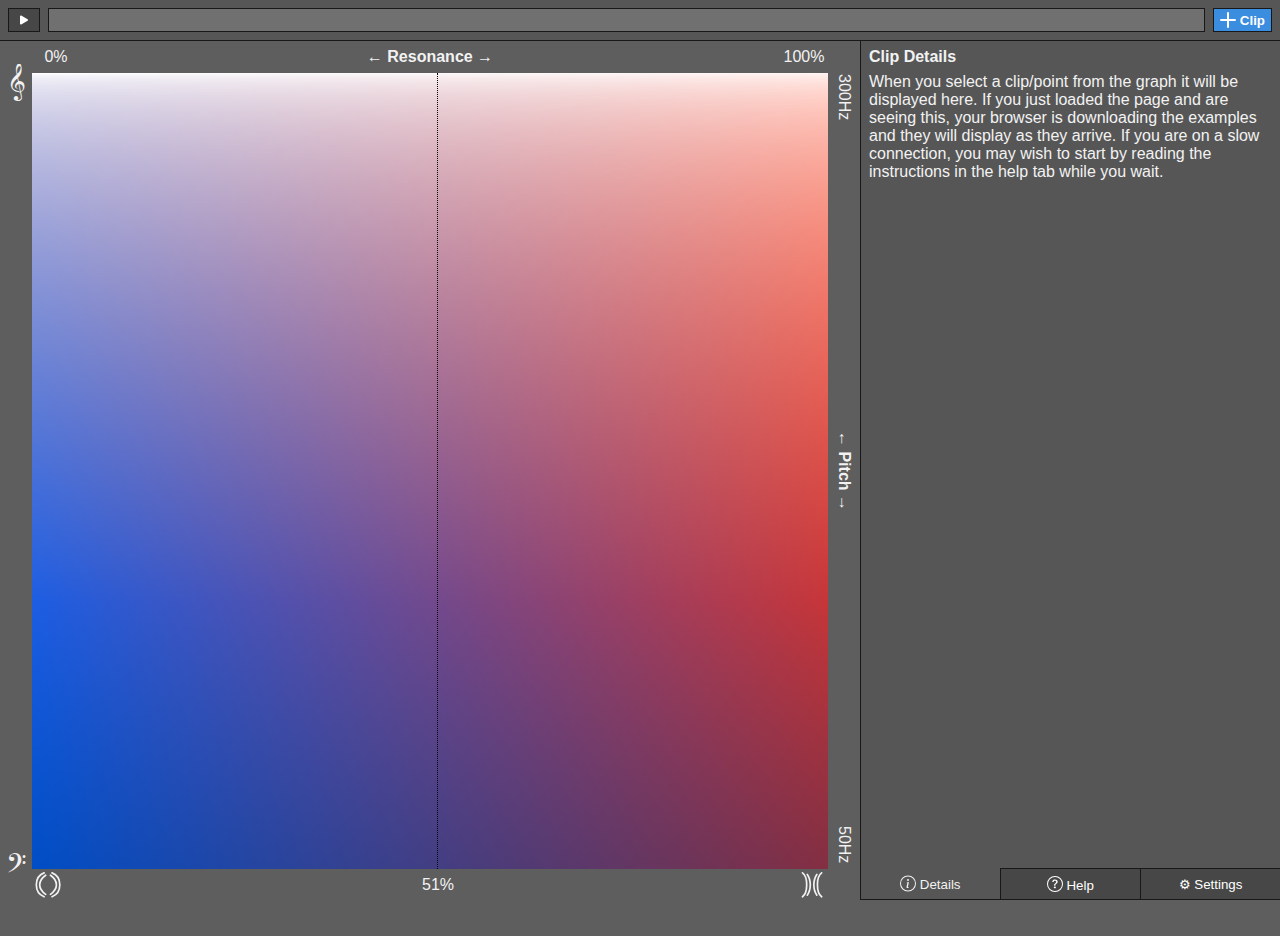
==== commit a9bcc83b: "Remove survey from help" ====
--- a/index.html
+++ b/index.html
@@ -798,287 +798,11 @@
 `)
 		</script>
 		
-		<script>
-			
-        				
-        let $ = s => document.querySelector(s);
-        let $$ = s => document.querySelectorAll(s);
-
-        function clearSelector(selector) {
-        	for (let section of $$(selector)) {
-        			$('#offscreen').appendChild(section);
-        	}
-        }
-        function create(elementType) {
-
-        	let newElement = document.createElement(elementType);
-        	for (let i = 1; i < arguments.length; i++) {
-        		let currentArgument = arguments[i];		
-        		if (typeof(currentArgument) === 'string') {
-        			newElement.innerHTML += currentArgument;
-        		} else if (Array.isArray(currentArgument)) {
-        			for (let j = 0; j < arguments[i].length; j++) {
-        				if (typeof(arguments[i][j]) === 'string') {
-        					newElement.innerHTML += currentArgument[j];		
-        				} else {	
-        					newElement.appendChild(currentArgument[j]);
-        				}
-        			}
-        		} else if (currentArgument instanceof Element) {
-        			newElement.appendChild(currentArgument);
-        		} else if (typeof(currentArgument) === 'function') {
-        			currentArgument(newElement);
-        		} else {
-        			Object.getOwnPropertyNames(currentArgument).forEach(
-        				function (val, idx, array) {
-        					newElement.setAttribute(val, currentArgument[val]);
-        				}
-        			);
-        		}
-        	}
-        	return newElement;
-        }
-        for (let e of ['div', 'span', 'img', 'canvas', 'svg', 'option', 'button']) {
-        	window[e] = function() {
-        		let args = [e].concat(Array.from(arguments));
-        		return create.apply(null, args);
-        	}
-        }
-
-        function downloadFile(content, title) {
-        	create('a', { download : title, href : content }).click();
-        }
-
-        class StateManager {
-
-        	constructor() {
-        		this.state = {}
-        	}
-
-        	init(key, value) {
-        		this.state[key] = {'value' : value, 'updaters' : []}
-        	}
-
-        	checkKey(key) {
-        		if (!this.state.hasOwnProperty(key)) {
-        			throw `Key '${key}' does not exist in state object.`
-        		}
-        	}
-
-        	update(key) {
-        		
-        		for (let updater of this.state[key].updaters) {
-        			let current = {};
-        			for (let updaterKey of updater.keys) {
-        				current[updaterKey] = this.state[updaterKey].value
-        			}
-        			updater.callback(current);
-        		}
-        	}
-
-        	set(key, value) {
-        		this.checkKey(key);
-        		this.state[key].value = value;
-        		this.update(key);
-        	}
-
-        	mutate(key, callback) {
-        		this.checkKey(key);
-        		callback(this.state[key].value);
-        		this.update(key);
-        	}
-
-        	// This should be used for immutable access,
-            // but actually making a copy each time would probably be inefficient,
-        	// so just be disciplined for now.
-        	get(key) {
-        		this.checkKey(key);
-        		return this.state[key].value;
-        	}
-
-        	render(keys, callback) {
-        		let current = {}
-        		for (let key of keys) {
-        			this.checkKey(key);
-        			this.state[key].updaters.push({
-        				"callback": callback,
-        				"keys": keys
-        			});
-        			current[key] = this.state[key].value;
-        		}
-        		callback(current);
-        	}
-
-        	sync(stateKey, element, key) {
-        		this.init(stateKey, element[key]);
-
-        		let thisState = this;
-        		element.addEventListener('change', evt => {
-        			thisState.set(stateKey, evt.target[key]);
-        		});
-
-        		this.render([stateKey], current => {
-        			element[key] = current[stateKey];
-        		});
-
-        		this.set(stateKey, element[key]);
-        	}
-        }
-        				
-        //let playingData;
-
-        // List of values indexed by 1/100 of milliseconds.
-        // Faster to retreieve because array access is O(1).
-        //let timedPlayingData = [];  
-
-        let globalState = new StateManager();
-
-        globalState.init('clips', []);
-        globalState.init('playingClip', null);
-        globalState.init('playbackTime', 0);
-        globalState.init('previewClip', null);
-        globalState.init('playing', false);
-        globalState.init('transcript', null);
-
-
-        /*
-        globalState.init('windowSize', {
-        	height: window.innerHeight,
-        	width: window.innerWidth
-        })
-
-        window.addEventListener('resize', evt => {
-        	globalState.set('windowSize', {
-        		height: window.innerHeight,
-        		width: window.innerWidth
-        	})
-        });
-        */
-        				
-
-        class Phone {
-        	constructor() {
-        		this.time = null;
-        		this.phoneme = null;
-        	}
-        }
-
-        class Clip {
-        	constructor() {
-        		this.audio = null; // data url for audio
-        		this.phones = [];
-        		this.indexedPhones = [];
-        		this.meanPitch = null;  // Number
-        		this.meanResonance = null;  // Number
-        		this.id = null;
-        		this.marker = null; // Element
-        		this.transcript = null;
-        		this.title = '';
-        	}
-        	loadAudioFile(file) {
-        		let reader = new FileReader(file);	
-        		reader.readAsDataURL(file);
-        		reader.addEventListener("load", () => {
-        			this.audio = reader.result.replace(
-        				/data:.*;base64/, 
-        				"data:audio/wav;base64"
-        			);
-        			this.id = hash(this.audio);
-        		});
-        	}
-        	loadResponse(data) {
-        		this.phones = data.phones;
-        		this.meanPitch = data.meanPitch;
-        		this.meanResonance = data.meanResonance;
-        		this.medianPitch = data.medianPitch;
-        		this.medianResonance = data.medianResonance;
-        		this.stdevPitch = data.stdevPitch;
-        		this.stdevResonance = data.stdevResonance;
-
-        		this.indexedPhones = Array(Math.ceil(last(this.phones).time * 100));
-        		for (let phone of data.phones) {
-        			this.indexedPhones[Math.floor(phone.time * 100)] = phone;
-        		}
-        		
-        		// Fill in missing values with what came before
-        		for (let i = 0; i < this.indexedPhones.length; i++) {
-        			if (!this.indexedPhones[i]) {
-        				if (this.indexedPhones[i - 1]) {
-        					this.indexedPhones[i] = this.indexedPhones[i - 1];
-        				} else {
-        					throw 'First data point is undefined';
-        				}
-        			}
-        		}
-        	}
-        }
-
-        				
-        function loadNextClip(names) {
-        	if (names.length > 0) {
-        		fetch(`./resources/${names.pop()}.json`).then(response => response.json()).then(clip => {
-        			for (let existingClip of globalState.get('clips')) {
-        				if (existingClip.id == clip.id) return;
-        			}
-        			globalState.mutate('clips', clips => clips.push(clip));
-        			loadNextClip(names);
-        		});
-        	}
-        }
-
-
-        function loadDefaultClips() {
-        	let defaultClips = ['quinn', 'charlotte', 'jenn', 'lucy', 'bob', 'morgan'].reverse();
-
-        	fetch('./resources/all.json').then(response => response.json()).then(clip => {
-        		for (let existingClip of globalState.get('clips')) {
-        			if (existingClip.id == clip.id) return;
-        		}
-        		globalState.mutate('clips', clips => clips.push(clip));
-        		globalState.set('previewClip', clip);
-        		globalState.set('playingClip', clip);
-        		loadNextClip(defaultClips);
-        	});
-
-        }
-        function loadExtendedClips() {
-        	let extendedClips = [
-        		'fern', 'lesley', 'chuck', 'steve', 'david', 'aiden', 'zoe', 
-        		'luna', 'leonard', 'kristen', 'wina', 'chris'
-        	].reverse();
-        	loadNextClip(extendedClips);
-        }
-        				const cyrb53 = function(str, seed = 0) {
-        	let h1 = 0xdeadbeef ^ seed, h2 = 0x41c6ce57 ^ seed;
-        	for (let i = 0, ch; i < str.length; i++) {
-        		ch = str.charCodeAt(i);
-        		h1 = Math.imul(h1 ^ ch, 2654435761);
-        		h2 = Math.imul(h2 ^ ch, 1597334677);
-        	}
-        	h1 = Math.imul(h1 ^ (h1>>>16), 2246822507) ^ Math.imul(h2 ^ (h2>>>13), 3266489909);
-        	h2 = Math.imul(h2 ^ (h2>>>16), 2246822507) ^ Math.imul(h1 ^ (h1>>>13), 3266489909);
-        	return 4294967296 * (2097151 & h2) + (h1>>>0);
-        };
-        const hash = cyrb53
-
-
-        function clamp(min, max, val) {
-        	if (val < min) return min;
-        	if (val > max) return max;
-        	return val;
-        }
-
-
-        function last(list) {
-        	return list[list.length - 1];
-        }
-
-
-        function pitchPercent(pitch) {
-        	return clamp(0, 1, (pitch - 50) / 250);
-        }
-        			
-		</script>
+			<script src="./ui/dom.js"></script>
+			<script src="./ui/globals.js"></script>
+			<script src="./ui/clip.js"></script>
+			<script src="./ui/examples.js"></script>
+			<script src="./ui/util.js"></script>
 		
 	</head>
 	<body class="narrow-body custom-widgets">
@@ -2016,9 +1740,9 @@
             	}
             </style>
             <section class="help">
-            	<p class='notice'>Help us out! Answer 
+            	<!--p class='notice'>Help us out! Answer 
             	<a href="https://brown.co1.qualtrics.com/jfe/form/SV_4PgW7EKNvnxnWLk">our survey</a>.
-            	</p>
+            	</p-->
             	<h2>Tutorial</h2>
 
             	<div class='mobile-help'>
@@ -2824,345 +2548,8 @@
 </svg>
 `)
 		
-		<script>
-			
-            				window.onresize = evt => {
-            	if (window.innerWidth / window.innerHeight > 1.4) {
-            		document.body.classList.remove('narrow-body');
-            		document.body.classList.add('wide-body');
-            	} else {
-            		document.body.classList.add('narrow-body');
-            		document.body.classList.remove('wide-body');
-            	}
-            	let vgEl = $('voice-graph-2d');
-            	vgEl.style.maxWidth = document.body.classList.contains('narrow-body')
-            		? getComputedStyle(vgEl).height
-            		: null;
-            }
-            window.onload = window.onresize;
-            $('.play-pause').focus();
-
-            $('button.details').click();
-
-            loadDefaultClips();
-            				
-
-            class VoiceGraph {
-
-            	constructor(element) {
-
-            		this.element = element;
-
-            		element.style.position = 'relative';
-            		element.style.boxSizing = 'border-box'
-            		let size = element.clientWidth;
-
-            		this.pitchUpperBoundHz = 300;
-            		this.pitchLowerBoundHz = 50;
-            		this.pitchRange = this.pitchUpperBoundHz - this.pitchLowerBoundHz;
-
-            		for (let child of [
-            			div({'class': 'x axis-labels'}, 
-            				['0%', '← Resonance →', '100%'].map((s, i) => span(
-            					s, {style: 'min-width: 3em; text-align: center;', 'class': i == 1 ? 'title' : ''}
-            				))
-            			),
-            			div({'class': 'x-opposite axis-labels'}, [
-            				this.xValueLabel = span('25%', {'class': 'current-value'})
-            			]),
-
-            			div({'class': 'y axis-labels'},
-            				[this.pitchUpperBoundHz + 'Hz', '← Pitch →', 
-            				 this.pitchLowerBoundHz + 'Hz'
-            				].map((s, i) => span(
-            					s, {style: 'min-height: 3em; text-align: center;', 'class': i == 1 ? 'title' : ''})
-            				)
-            			),
-            			div({'class': 'y-opposite axis-labels'}, [
-            				this.yValueLabel = span('25%', {'class': 'current-value'})
-            			]),
-            			
-            			div({'class': 'overlay'}, [
-            				this.xHairline = span(' ', {'class': 'x hairline hidden'}),
-            				this.yHairline = span(' ', {'class': 'y hairline hidden'}),
-            			], ' '),
-            			
-            			div('𝄞', {'class': 'treble clef'}),
-            			div('𝄢', {'class': 'bass clef'}),
-            			div({'class': 'instrument flute'}, String(brightIcon)),
-            			div({ 'class': 'instrument tuba'}, String(darkIcon)),
-
-            			this.canvas = create('canvas', {
-            				height: size, 
-            				width: size, 
-            			})
-            		]) {
-            			element.appendChild(child);
-            		}
-
-
-            		// displays a plane which blends colors
-            		// from cool to warm, leftward, on the x-axis
-            		// and from light to dark, downard, on the y-axis.
-            		let ctx = this.canvas.getContext('2d');
-            		let rgba = ctx.getImageData(0, 0, this.canvas.width, this.canvas.height);
-            		let pink = {r: 255, g: 40,  b: 0};
-            		let blue = {r: 0,   g: 100, b: 255};
-            		for (let i = 0; i < rgba.data.length; i += 4) {
-            			let rise = ((i/4) / rgba.height) / rgba.height;
-            			let run  = ((i/4) % rgba.width) / rgba.width;
-            			let pinkBlue = this.lighten(
-            				this.blend(blue, pink, (2/3)*run + (1/3)*(1 - rise)),
-            				1 - (1.5 * rise)**(.5)
-            			)
-            			rgba.data[i]   = pinkBlue.r;
-            			rgba.data[i+1] = pinkBlue.g;
-            			rgba.data[i+2] = pinkBlue.b;
-            			rgba.data[i+3] = 255;
-            		}
-            		ctx.putImageData(rgba, 0, 0);
-
-            		window.addEventListener('resize', evt => {
-            			for (let marker of $$('.marker')) {
-            				this.update(marker);
-            			}
-            		});
-            		globalState.render(['clips'], current => {
-            			let orphanedMarkers = Array.from($$('.marker'));
-            			for (let clip of current.clips) {
-            				if (!clip.marker) {
-            					clip.marker = this.addMarker(pitchPercent(clip.medianPitch) || .5, clip.medianResonance || .5, null, null);
-            					clip.marker.setAttribute('data-id', clip.id);
-            					clip.marker.style.background = clip.color;
-
-            					clip.marker.addEventListener('click', evt => {
-            						if (globalState.get('playingClip') == clip) {
-            							globalState.set('playing', !globalState.get('playing'));
-            						} else {
-            							$('.tab-set button.details').click();
-            							globalState.set('playbackTime', 0);
-            							globalState.set('playing', false);
-            							globalState.set('playingClip', clip);
-            							globalState.set('previewClip', clip);
-            						}
-            					});
-            					clip.marker.addEventListener('mouseenter', evt => {
-            						globalState.set('previewClip', clip);
-            						for (let marker of $$('.marker')) this.update(marker);
-            					});
-            					this.update(clip.marker);
-            				} else {
-            					let index = orphanedMarkers.indexOf(clip.marker);
-            					orphanedMarkers.splice(index, 1);
-            				}
-            			}
-            			for (let marker of orphanedMarkers) {
-            				marker.parentNode.removeChild(marker);
-            			}
-
-            		})
-
-
-            		globalState.render(['previewClip'], current => {
-            			for (let marker of $$('.marker')) {
-            				marker.classList.remove('preview');
-            				this.update(marker);
-            			}
-            			if (current.previewClip && current.previewClip.marker) {
-            				current.previewClip.marker.classList.add('preview');
-            			}
-            			let hairlines = $$('voice-graph-2d > .overlay > .hairline');
-            			for (let hairline of hairlines) {
-            				if (current.previewClip) {
-            					hairline.classList.remove('hidden');
-            				} else {
-            					hairline.classList.add('hidden');
-            				}
-            			}
-            		})
-
-            		globalState.render(['playingClip'], current => {
-            			for (let marker of $$('.marker')) {
-            				marker.querySelector('.infobox').innerHTML = '';
-            				marker.classList.remove('playing');
-            			};
-            			if (current.playingClip && current.playingClip.marker) {
-            				current.playingClip.marker.classList.add('playing');
-            			}
-            		})
-
-            		globalState.render(['playbackTime'], current  => {
-
-            			let timeIndex = Math.floor(current.playbackTime * 100);
-            			let playingClip = globalState.get('playingClip');
-            			if (!playingClip || 
-            				!playingClip.indexedPhones || 
-            				timeIndex >= playingClip.indexedPhones.length ||
-            				!playingClip.marker
-            			) return;
-            			
-            			let currentPhone = playingClip.indexedPhones[timeIndex];
-
-            			playingClip.marker.querySelector('.infobox').innerHTML = 
-            				currentPhone.word.word == '' ? '' 
-            					: (currentPhone.word.word.replace(/^\w/, (c) => c.toUpperCase()) + ' - ') 
-            				+ currentPhone.phoneme;
-            			
-            			if (current.playbackTime == 0 || Math.abs(current.playbackTime - last(playingClip.phones).time) < 1 ) {
-            				playingClip.marker.setAttribute('data-pitch', pitchPercent(playingClip.medianPitch) || .5);
-            				playingClip.marker.setAttribute('data-resonance', playingClip.medianResonance || .5);
-            			} else {
-            				let isVowel = currentPhone.phoneme && Array.from(currentPhone.phoneme).filter(
-            					value => ["A", "E", "I", "O", "U", "Y"].includes(value)
-            				).length > 0;
-
-            				if (isVowel && currentPhone.hasOwnProperty('F_stdevs') && 
-            					currentPhone.F_stdevs[0] &&  currentPhone.F_stdevs[1] && 
-            					currentPhone.F_stdevs[2] &&  currentPhone.F_stdevs[3]
-            				) {
-            					if (currentPhone != null && currentPhone.F[0]  &&isVowel) {
-            						playingClip.marker.setAttribute('data-pitch', pitchPercent(currentPhone.F[0]));
-            					}
-            					if (currentPhone.F_stdevs && isVowel) {
-            						playingClip.marker.setAttribute('data-resonance', clamp(0, 1, 
-            							((0.7321428571428571 * currentPhone.F_stdevs[1] 
-            							+ 0.26785714285714285 * currentPhone.F_stdevs[2] 
-            							/*+ 0 * currentPhone.F_stdevs[3]*/) + 2) / 4
-            						));
-            					}
-            				}
-            			}
-
-            			this.update(playingClip.marker);
-            		});
-            	}
-
-            	getClipById(id) {
-            		for (let marker of $$('.marker')) {
-            			if (marker.getAttribute('data-id') == id) {
-            				return marker;
-            			}
-            		}
-            	}
-
-            	addMarker(pitch, resonance, label, ratings) {
-            		let newMarker;
-            		this.element.querySelector('.overlay').appendChild(
-            			 newMarker = button(label || ' ', {
-            				'class': 'marker', 
-            				'data-pitch': pitch,
-            				'data-resonance': resonance,
-            			}, [
-            				div({'class' : 'infobox'}, ratings == null ? [] : [
-            					 div({'class':'ratings-bar'}, [
-            							'strongly-disagree', 'disagree',
-            							'agree', 'strongly-agree'
-            						].map((e, i) => span(
-            							ratings[i] > .14 ? this.percent(ratings[i]) : ' ', 
-            							{'class': e, style: `width: ${this.percent(ratings[i])}`}
-            						))
-            					)
-            				])
-            			])
-            		)
-            		let vg = this;
-            		let showDetails = evt => {
-            			vg.update(newMarker);
-            		}
-            		newMarker.addEventListener('mouseover', showDetails);
-            		newMarker.addEventListener('click', showDetails);
-            		
-            		this.update(newMarker);
-            		
-            		return newMarker;
-            	}
-
-            	// Set visual positioning of markers and labels
-            	// to match the values in `data-pitch` and `data-resonance`.
-            	update(marker) {
-            		let overlay = $('.overlay');
-
-            		let pitch     = parseFloat(marker.getAttribute('data-pitch'));
-            		let resonance = parseFloat(marker.getAttribute('data-resonance'));
-
-            		let translateX = `${Math.round(overlay.clientWidth * resonance)}px`;
-            		let translateY = `${Math.round(overlay.clientHeight * (1-pitch))}px`;
-            		let markerTranslateY = `${-Math.round(overlay.clientHeight * pitch)}px`;
-            		let hairTranslateY = `${Math.round(overlay.clientHeight * (1 - pitch))}px`;
-            		marker.style.transform = `translate(${translateX}, ${translateY})`;
-
-
-            		// Update the hairlines and labels
-            		this.xHairline.style.border = '1px solid red';
-            		
-            		let previewClip = globalState.get('previewClip');
-
-            		if (previewClip && previewClip.marker && marker == previewClip.marker) {
-            			this.xValueLabel.style.transform = `translate(${translateX}, 0px)`;
-            			this.yValueLabel.style.transform = `translate(0px, ${markerTranslateY})`; 
-
-            			// Doesn't move unless there's a delay
-            			let hairx = this.xHairline;
-            			let hairy = this.yHairline;
-            			setTimeout(() => {
-            				$('.x.hairline').style.transform = `translate(${translateX}, 0px)`;
-            				$('.y.hairline').style.transform = `translate(0px, ${hairTranslateY})`;
-            			}, 1);
-
-            			this.xValueLabel.innerHTML = `${Math.round(resonance * 100)}%`;
-            			this.yValueLabel.innerHTML = `${Math.round(
-            				this.pitchLowerBoundHz + pitch * this.pitchRange
-            			)}Hz`;
-
-            			this.yHairline.style.opacity = '1';
-            			this.yValueLabel.style.opacity = '1';
-            			this.xHairline.style.opacity = '1';
-            			this.xValueLabel.style.opacity = '1';
-            		}
-            	}
-
-            	/*
-            	preview(recordings) {
-            		for (recording of recordings) {
-            			let el = document.createElement('div');
-            			let vg = this;
-            			el.addEventListener('click', evt => {
-            				vg.play(recording);
-            				vg.preview(recordings);
-            			})
-            		}
-            	}
-            	*/
-
-            	/* Color manipulation */
-            	lighten(color, proportion) {
-            		return proportion >= 0 
-            		? { r: color.r + (255 - color.r) * proportion,
-            			g: color.g + (255 - color.g) * proportion,
-            			b: color.b + (255 - color.b) * proportion, }
-            		: { r: color.r - color.r * -proportion,
-            			g: color.g - color.g * -proportion,
-            			b: color.b - color.b * -proportion, }
-            	}
-            	blend(color1, color2, amount) {
-            		return {
-            			r: color1.r * (1 - amount) + color2.r * amount,
-            			g: color1.g * (1 - amount) + color2.g * amount,
-            			b: color1.b * (1 - amount) + color2.b * amount,
-            		}
-            	}
-
-            	percent(x) {
-            		return Math.floor(x * 100) + '%';
-            	}
-            }
-
-            for (let graph of document.querySelectorAll('voice-graph-2d')) {
-            	graph.voiceGraph = new VoiceGraph(graph);
-            }
-
-            			
-		</script>
+			<script src="./ui/index.js"></script>
+			<script src="./ui/voice-graph.js"></script>
 		
 	</body>
 </html>
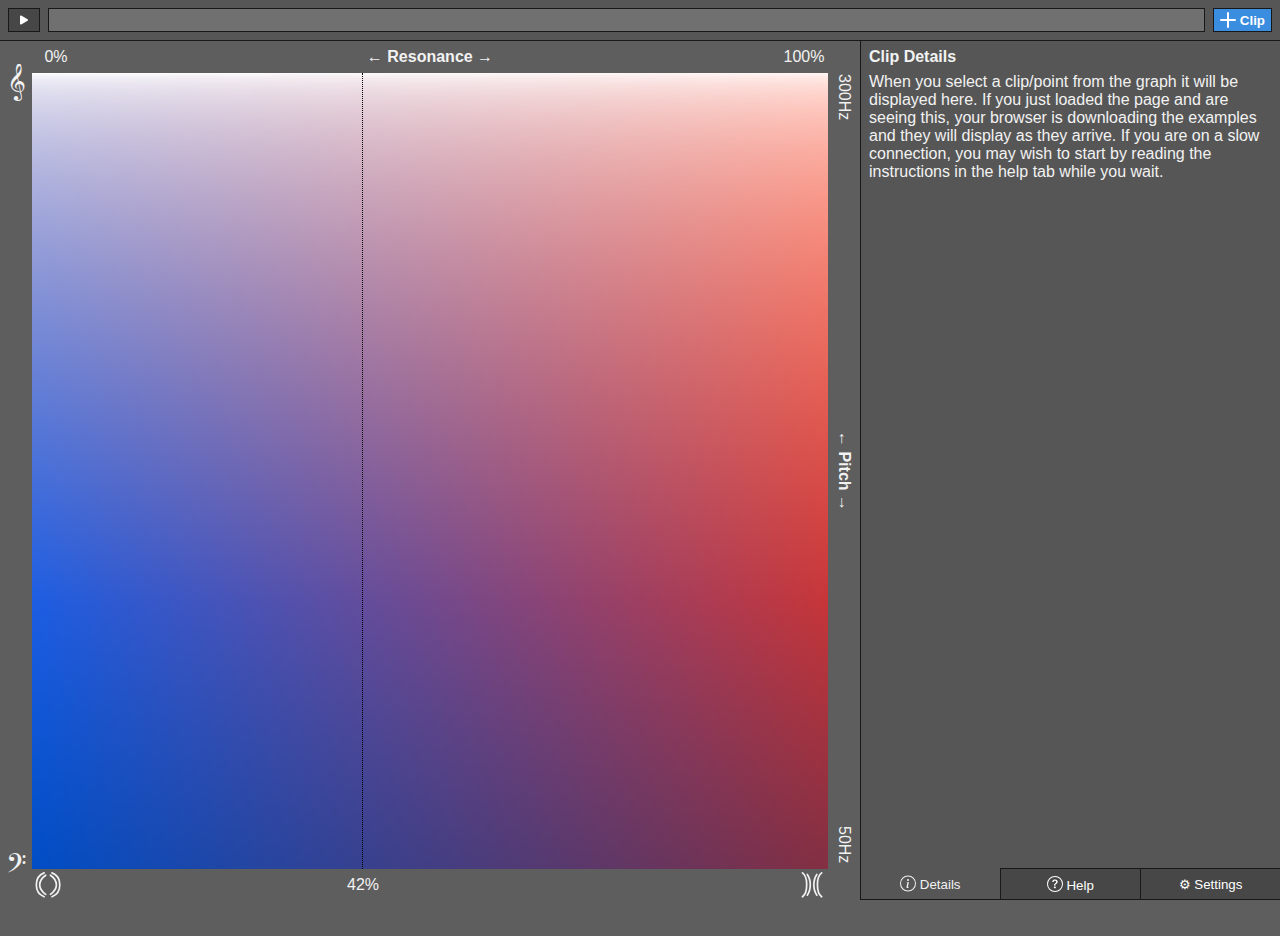
==== commit 88076a10: "Add style to file input button, tone down highights on deepdark" ====
--- a/index.html
+++ b/index.html
@@ -62,7 +62,7 @@
             	
             		--box-shadow-spread: 40;
             	
-            		--highlight-strength: 14;
+            		--highlight-strength: 9;
             	
 
             	--box-shadow: -1px 1px var(--box-shadow-spread) var(--box-shadow-spread) rgba(0,0,0,calc(var(--box-shadow-strength)));
@@ -261,7 +261,10 @@
             	color: var(--accent);
             }
 
-            .custom-widgets button, .custom-widgets  input[type=submit] {
+            .custom-widgets button, 
+            .custom-widgets  input[type=submit],
+            .custom-widgets input[type=file]::file-selector-button 
+            {
             	padding-top: 0px;
             	padding-bottom: 0px;
             	vertical-align: middle;
@@ -283,7 +286,10 @@
               box-shadow: inset var(--box-shadow);
             }
 
-            button, input[type=submit] {
+            button, 
+            input[type=submit] ,
+            input[type=file]::file-selector-button
+            {
             	height: calc(var(--header-height) - 1rem);
             }
             input, textarea, progress[value], select {
@@ -297,7 +303,9 @@
             	font-size: 100%;
             }
               
-            .custom-widgets button:after, .custom-widgets input[type=submit]:after {
+            .custom-widgets button:after, 
+            .custom-widgets input[type=submit]:after
+            {
               content: ' ';
               position: absolute;
               bottom: 0px;
@@ -1238,6 +1246,7 @@
         	function hideModal() {
         		$('.modal-shadow').classList.add('hidden');
         		$('.play-pause').focus();
+        		resizeEvent(null);
         	}
         	$('.modal > .close').addEventListener('click', evt => {
         			clearSelector('.modal > section');
@@ -1478,7 +1487,7 @@
             		"border-radius":"8",
             		"box-shadow-strength":"8",
             		"box-shadow-spread":"40",
-            		"highlight-strength":"14"
+            		"highlight-strength":"9"
             	},
 
             	"Popular": {
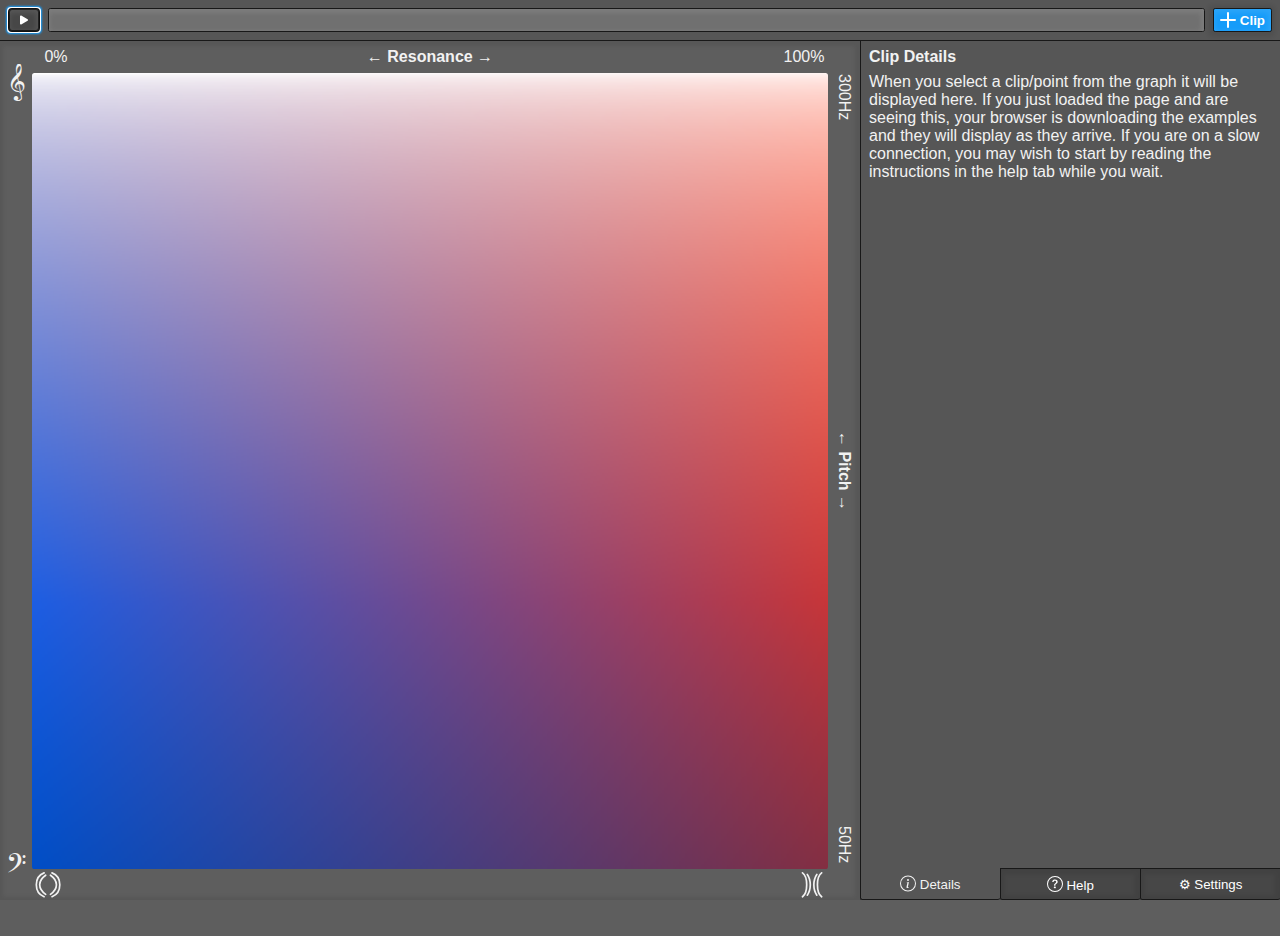
==== commit d4d04dc7: "Merge branch 'master' of https://github.com/lmcnulty/gender-voice-visualization" ====
--- a/index.html
+++ b/index.html
@@ -44,7 +44,7 @@
             	
             		--chrome-border: #181818;
             	
-            		--accent: #3b8de0;
+            		--accent: #169CF9;
             	
             		--accent-text: #ffffff;
             	
@@ -262,8 +262,7 @@
             }
 
             .custom-widgets button, 
-            .custom-widgets  input[type=submit],
-            .custom-widgets input[type=file]::file-selector-button 
+            .custom-widgets  input[type=submit]
             {
             	padding-top: 0px;
             	padding-bottom: 0px;
@@ -274,6 +273,17 @@
             	border-radius: var(--border-radius);
             	box-shadow: var(--box-shadow);
             }
+            .custom-widgets input[type=file]::file-selector-button {
+            	padding-top: 0px;
+            	padding-bottom: 0px;
+            	vertical-align: middle;
+            	background: var(--button-background);
+            	color: var(--button-color);
+            	border: 1px solid var(--chrome-border);
+            	border-radius: var(--border-radius);
+            	box-shadow: var(--box-shadow);
+            }
+
             .custom-widgets textarea, .custom-widgets select, .custom-widgets input {
             	background: var(--input-background);
             	color: var(--input-color);
@@ -287,9 +297,11 @@
             }
 
             button, 
-            input[type=submit] ,
-            input[type=file]::file-selector-button
+            input[type=submit]
             {
+            	height: calc(var(--header-height) - 1rem);
+            }
+            input[type=file]::file-selector-button {
             	height: calc(var(--header-height) - 1rem);
             }
             input, textarea, progress[value], select {
@@ -1478,7 +1490,7 @@
             		"chrome-color":"#f2f2f2",
             		"chrome-background":"#565656",
             		"chrome-border":"#181818",
-            		"accent":"#3b8de0",
+            		"accent":"#169CF9",
             		"accent-text":"#ffffff",
             		"button-color":"#ffffff",
             		"button-background":"#474747",
@@ -1856,9 +1868,18 @@
             		It might help to pick a less extreme target
             		which you can reach comfortably.</p>
             	</details>
+            	<details>
+            		<summary>Can I donate to encourage further development?</summary>
+            		<p>Yes! You can donate through any of the following platforms:</p>
+            		<ul>
+            			<li><a href="https://liberapay.com/lmcnulty">Liberapay</a> - Recurring donations, no extra fees, free-software focus
+            			<li><a href="https://ko-fi.com/lmcnulty">Ko-fi</a> - One-time or recurring donations, no extra fees 
+            			<li><a href="https://www.patreon.com/lmcnulty">Patreon</a> - Recurring donations, takes a cut
+            		</ul>
+            	</details>
 
             	<h2>Credits</h2>
-            	<p>This application is developed by Luna McNulty
+            	<p>This application is developed by <a href="https://lmcnulty.me">Luna McNulty</a>
             	as part of a research project for her Sc. M. program at Brown University.
             	Its content is available under <a href="https://creativecommons.org/licenses/by-sa/4.0/">CC BY-SA 4.0</a>
             	and uses Creative-Commons-licensed sound files from
